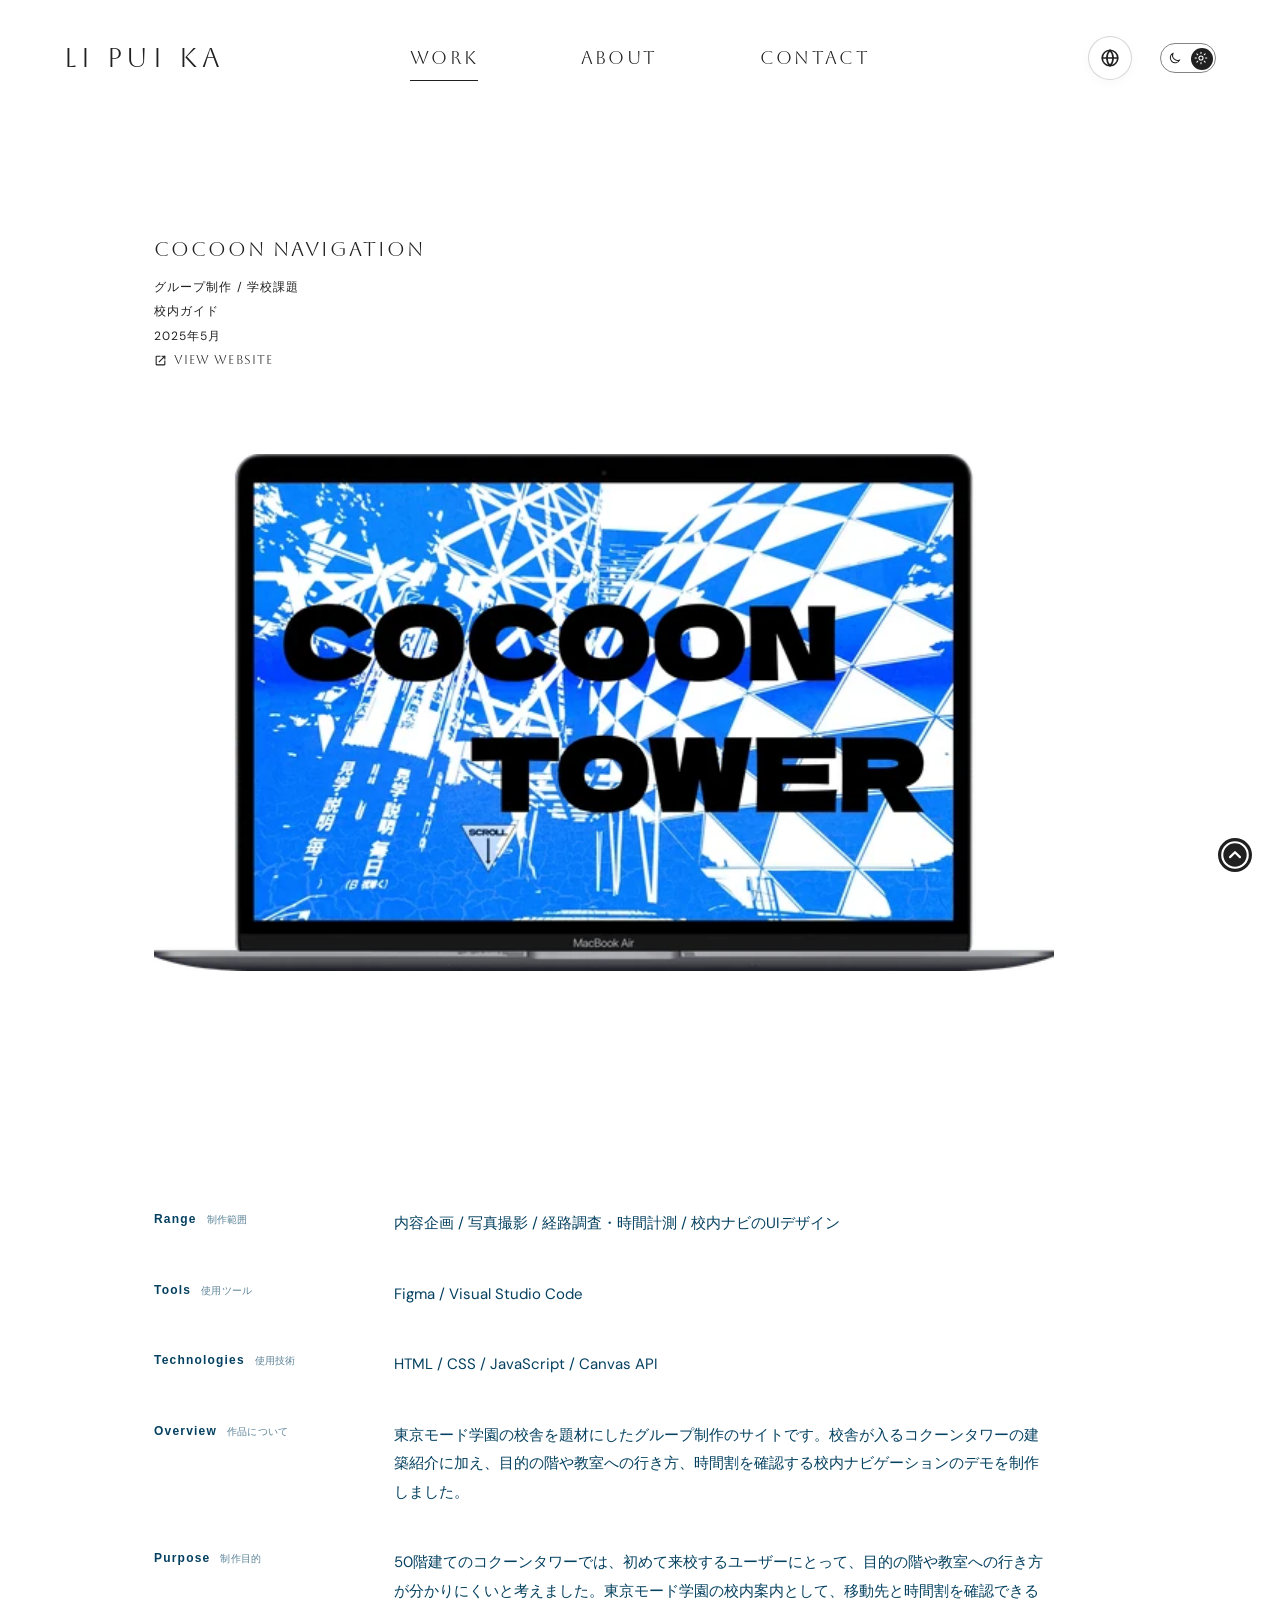
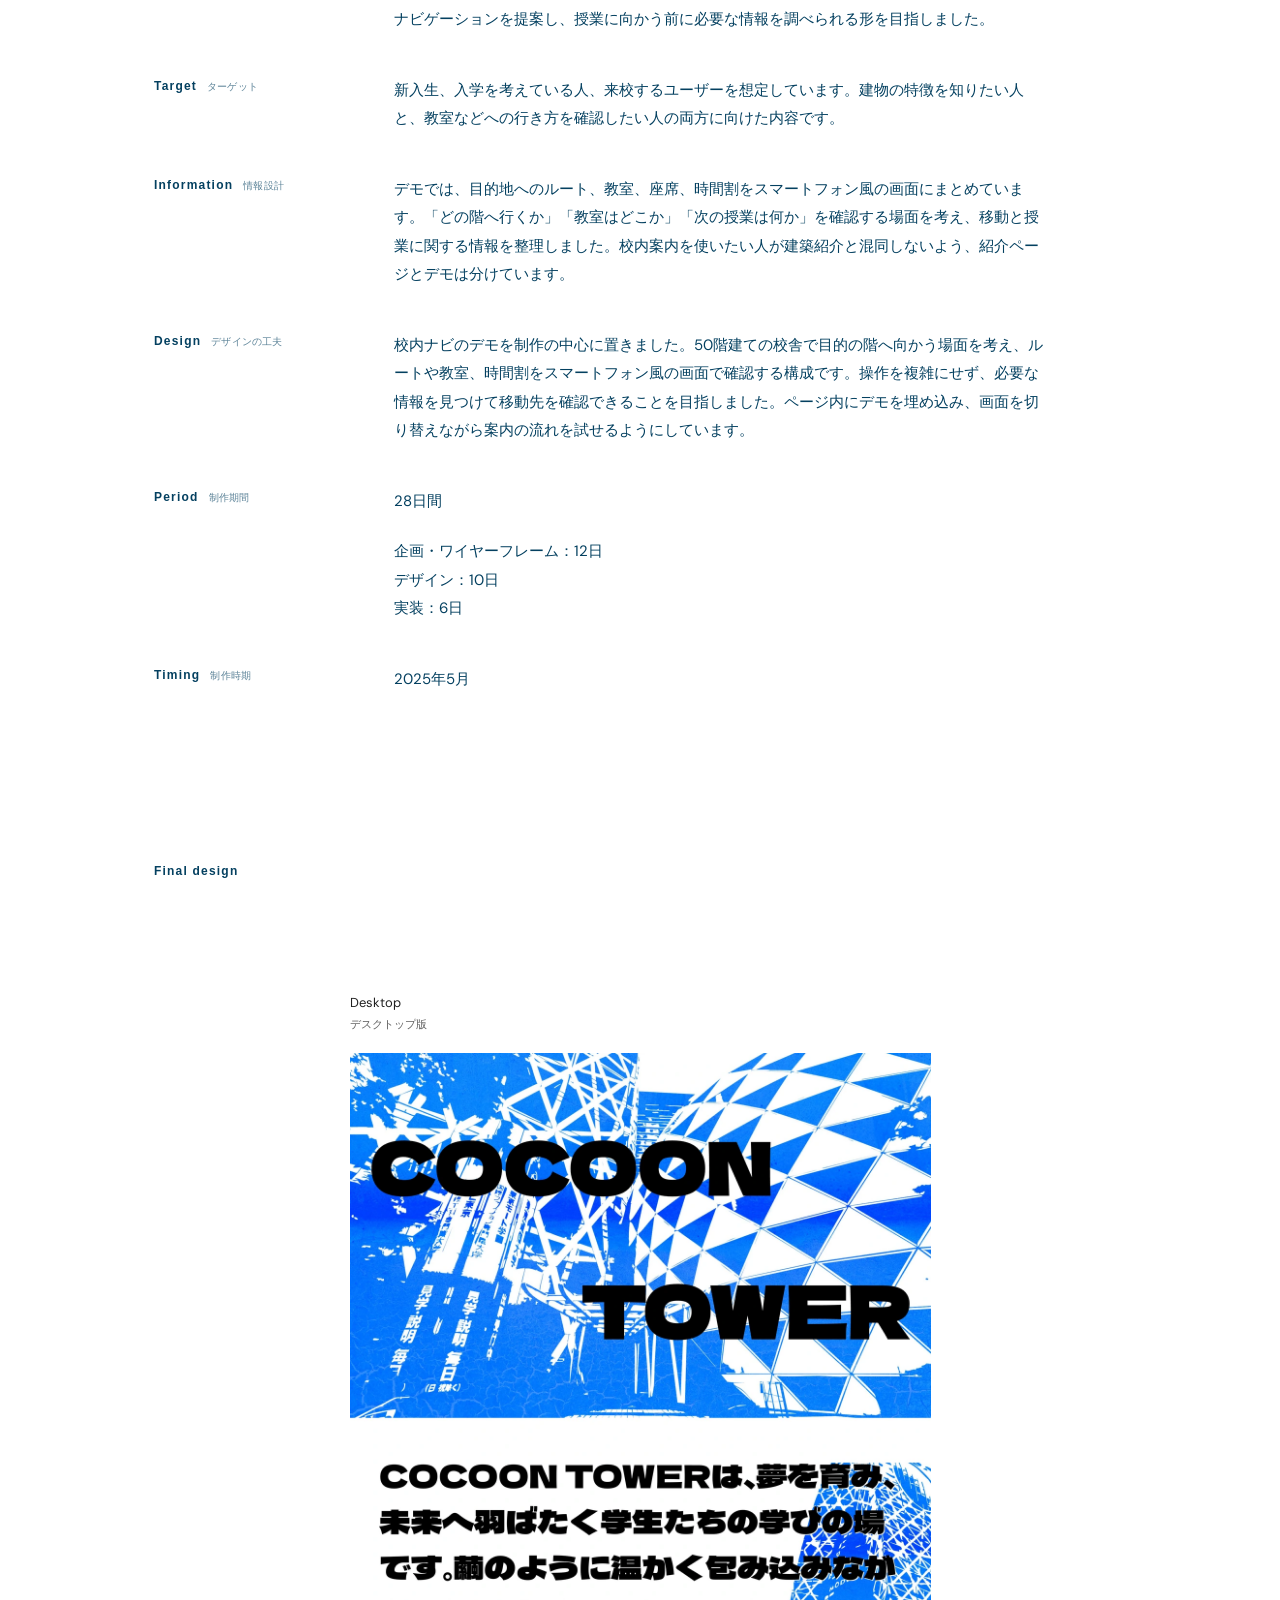
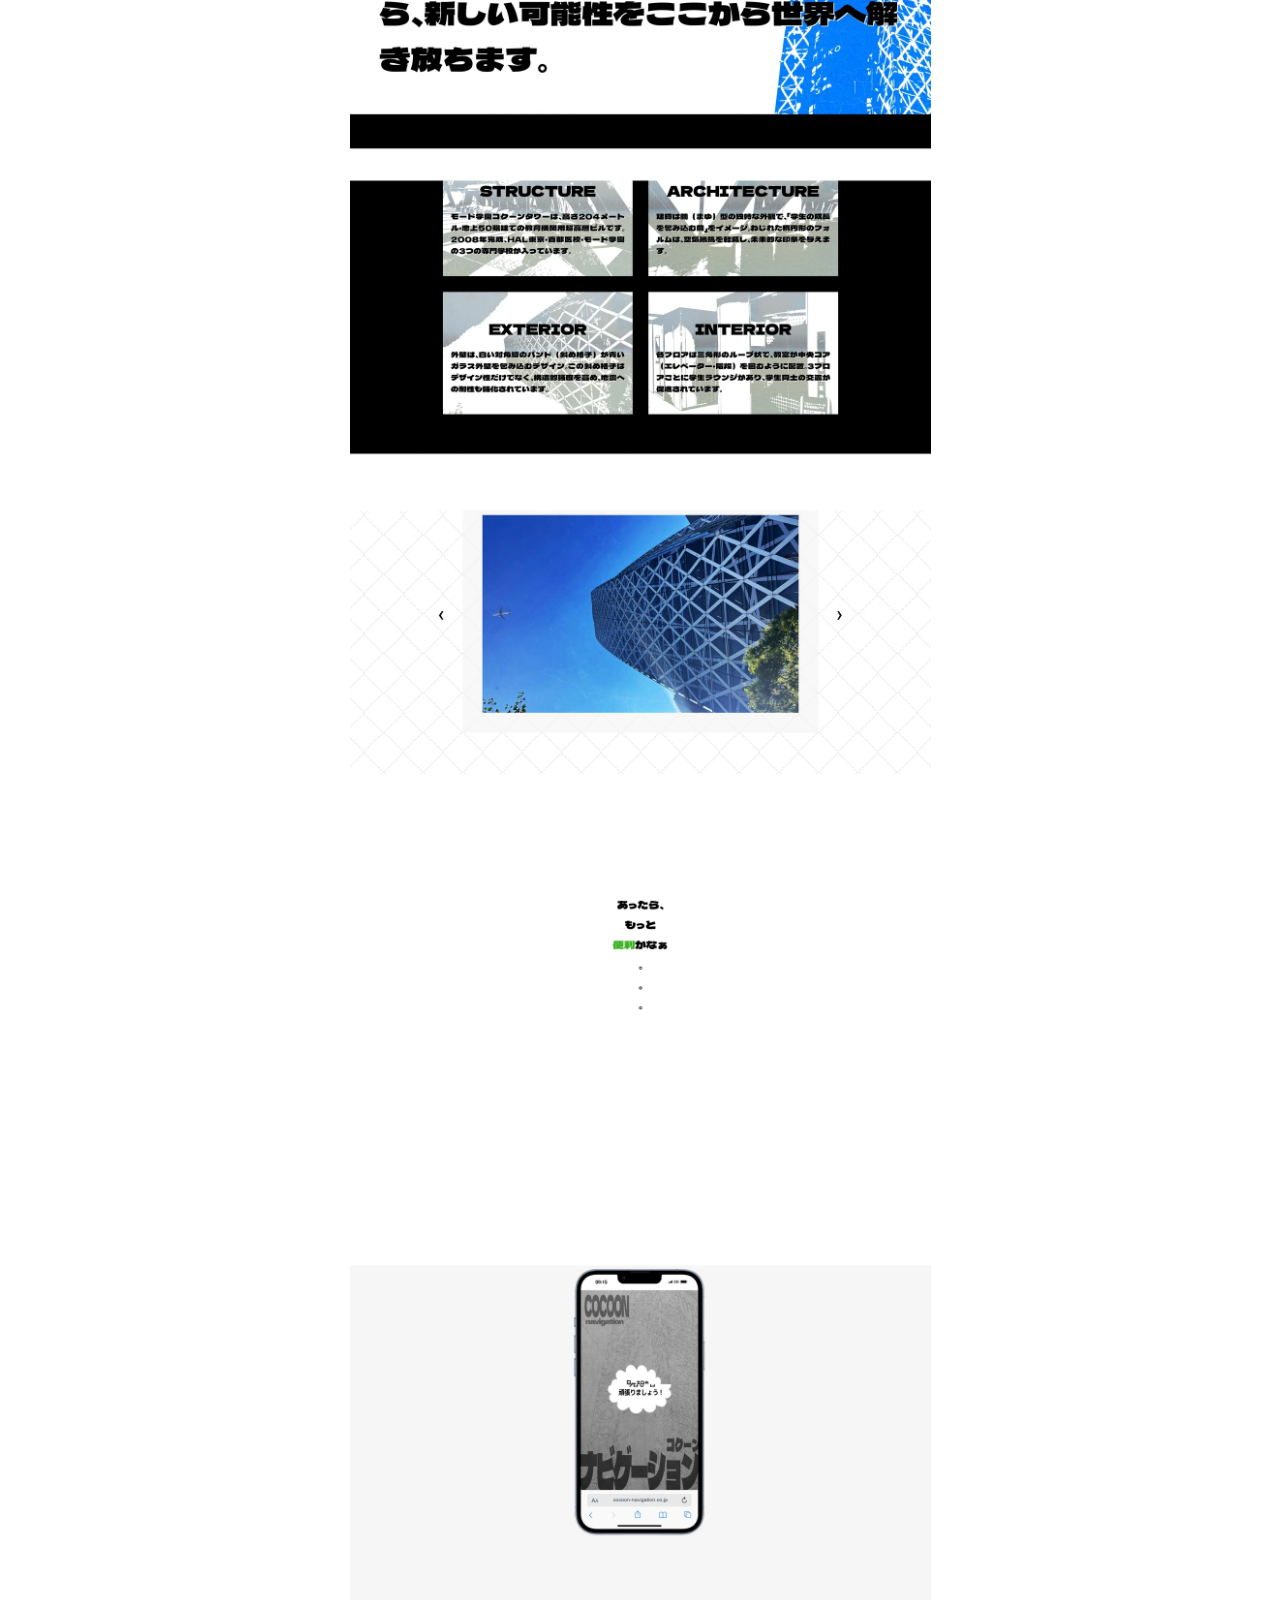
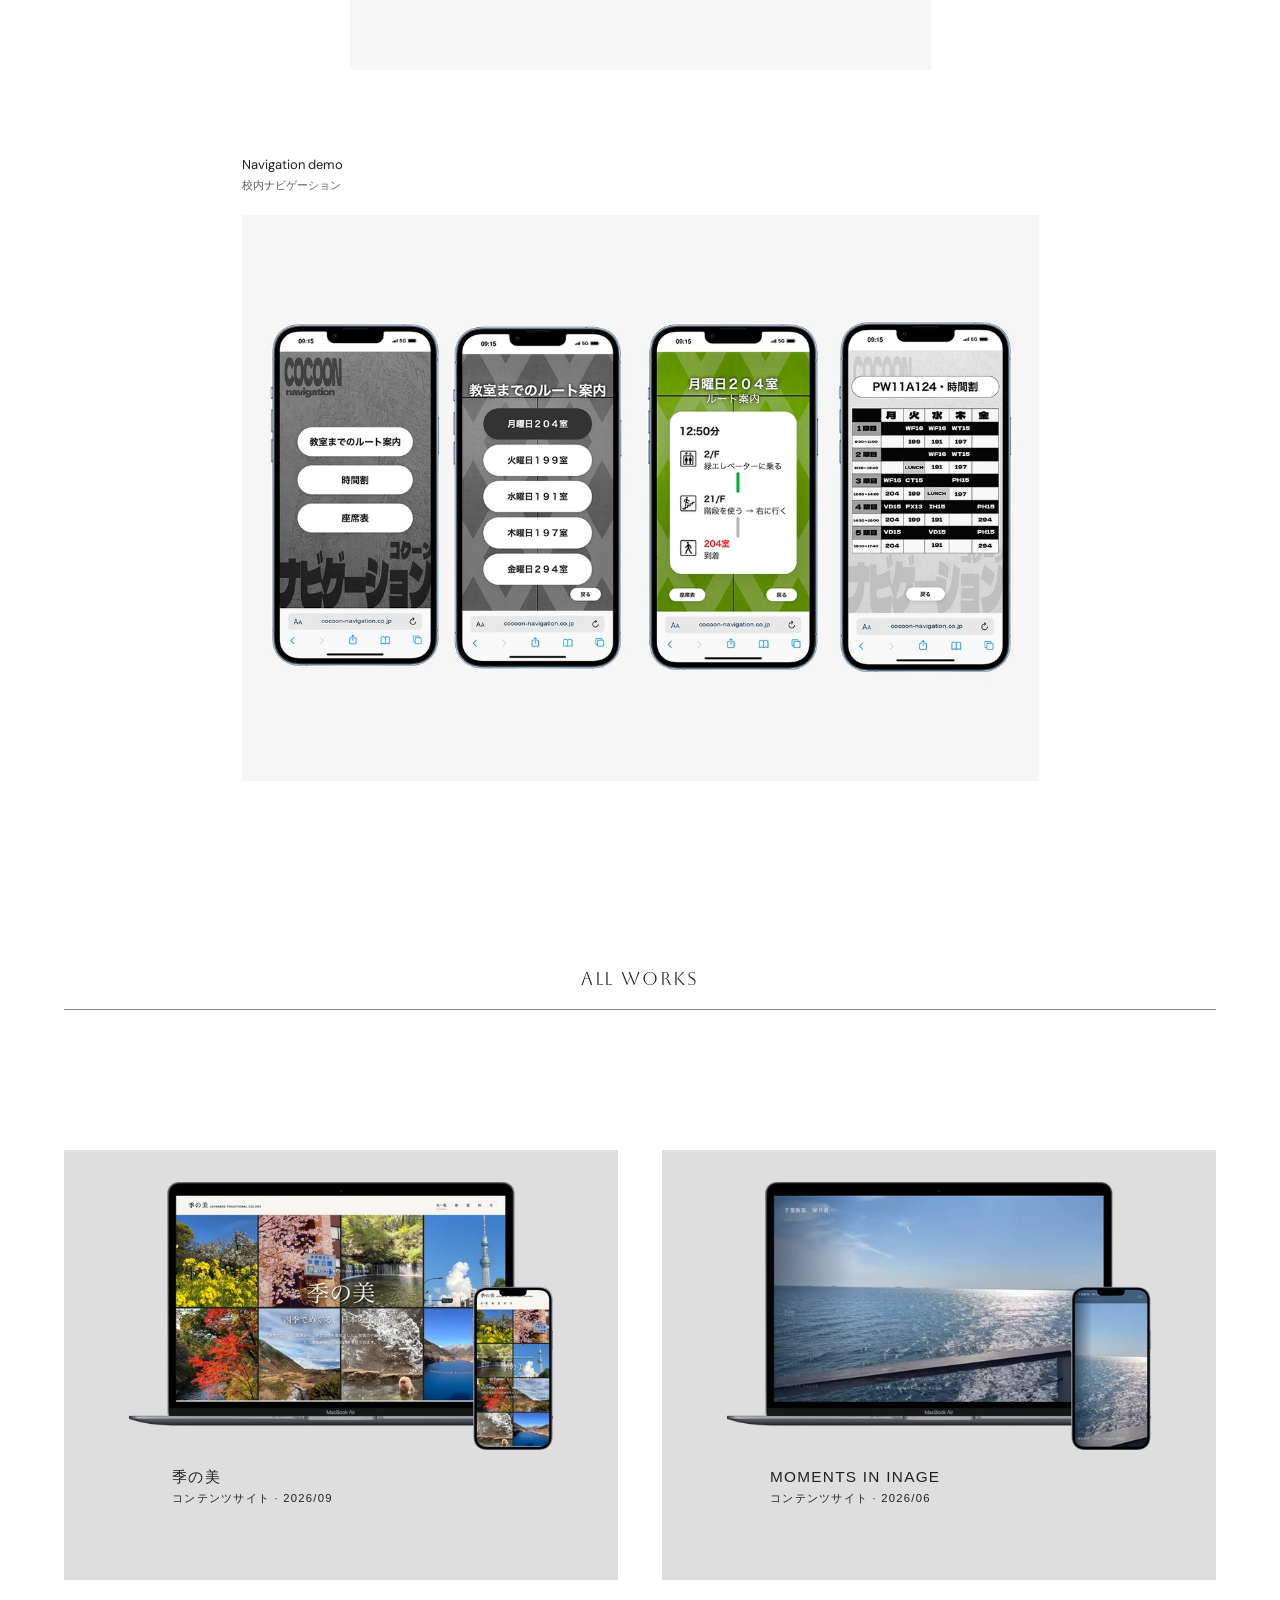
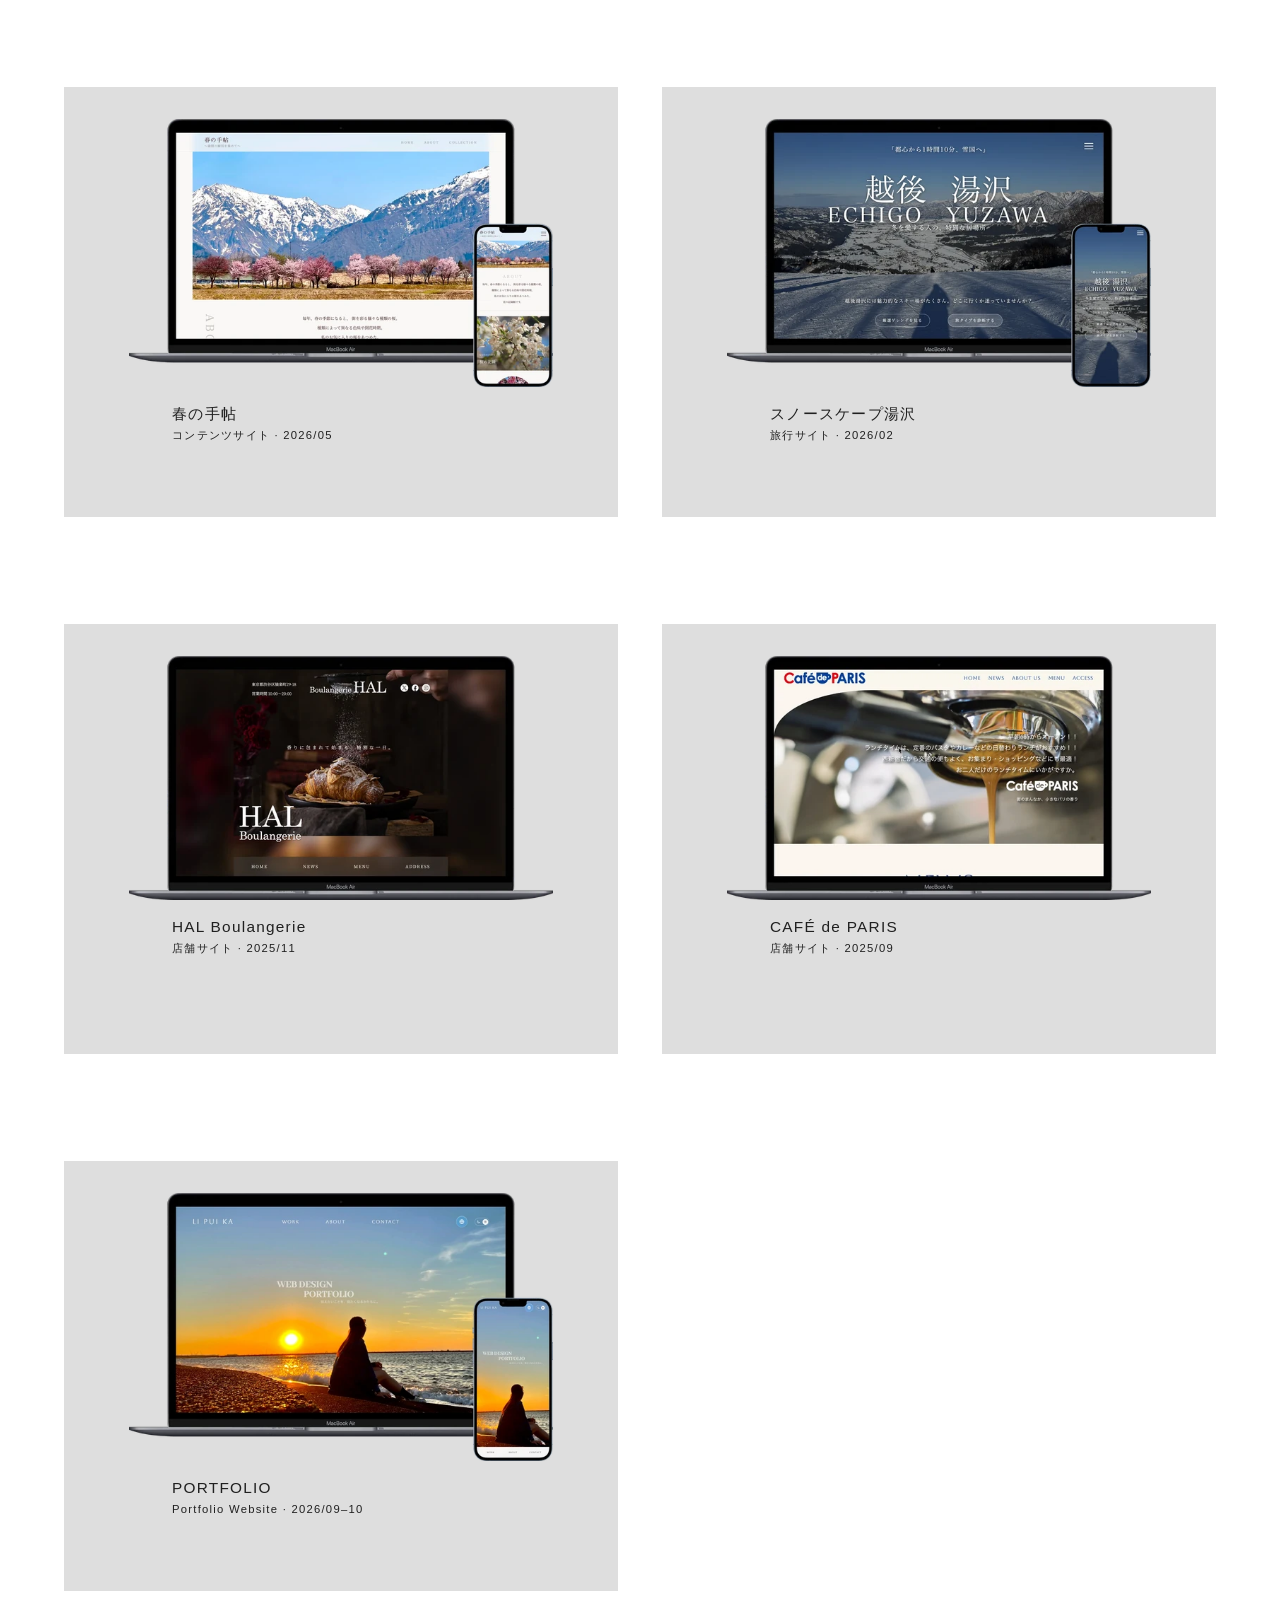
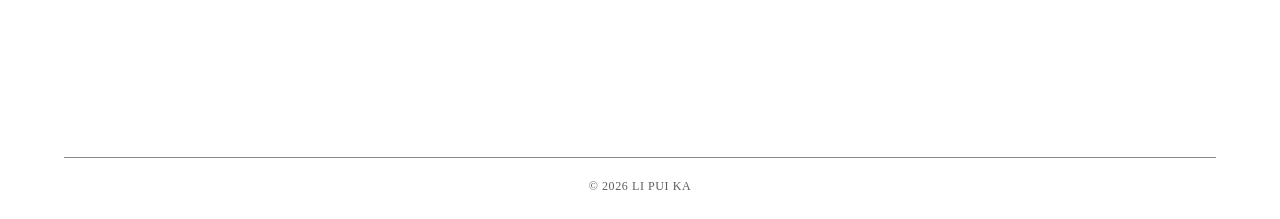
==== work01.html @ 62fd96e9 "Initial commit" ====
<!doctype html>
<html lang="ja">
  <head>
    <meta charset="UTF-8">
    <meta name="viewport" content="width=device-width, initial-scale=1.0">
    <meta name="description" content="東京モード学園の校舎を題材にしたグループ制作のサイトです。校舎が入るコクーンタワーの建築紹介に加え、目的の階や教室への行き方、時間割を確認する校内ナビゲーションのデモを制作しました。">
    <title>COCOON NAVIGATION | LI PUI KA</title>
    <link rel="icon" href="data:image/svg+xml,%3Csvg xmlns='http://www.w3.org/2000/svg' viewBox='0 0 64 64'%3E%3Crect width='64' height='64' rx='8' fill='%231d1d1d'/%3E%3Ctext x='32' y='40' text-anchor='middle' font-family='serif' font-size='25' fill='white'%3EKA%3C/text%3E%3C/svg%3E">
    <link rel="preconnect" href="https://fonts.googleapis.com">
    <link rel="preconnect" href="https://fonts.gstatic.com" crossorigin>
    <link href="https://fonts.googleapis.com/css2?family=Aboreto&amp;family=DM+Sans:wght@400;500&amp;display=swap" rel="stylesheet">
    <link rel="stylesheet" href="css/style.css">
    <link rel="stylesheet" href="css/responsive.css">
    <link rel="stylesheet" href="css/work.css?v=20261012-work-spacing">
    <script>try { document.documentElement.dataset.theme = localStorage.getItem('portfolio-theme') || 'light'; } catch { document.documentElement.dataset.theme = 'light'; }</script>
            <script src="js/translations.js" defer></script><script src="js/language.js" defer></script><script src="js/main.js?v=20261012-inage-sea" defer></script>
    <script src="js/work-detail.js?v=20261012-inage-sea" defer></script>
  </head>
  <body class="work-detail-page" data-project-id="01">
    <a class="skip-link" href="#main" data-i18n="ui.skip" data-i18n-lang="en" lang="en">Skip to main content</a>
    <header class="site-header" data-header>
      <a class="site-logo" href="index.html" aria-label="Li Pui Ka：トップへ戻る" data-i18n-aria-label="ui.home">LI PUI KA</a>
      <nav class="site-nav" aria-label="メインナビゲーション" data-i18n-aria-label="ui.nav">
        <a class="nav-link is-active" href="index.html#work" aria-current="page" data-i18n="ui.work" data-i18n-lang="en" lang="en">Work</a>
        <a class="nav-link" href="index.html#about" data-i18n="ui.about" data-i18n-lang="en" lang="en">About</a>
        <a class="nav-link" href="index.html#contact" data-i18n="ui.contact" data-i18n-lang="en" lang="en">Contact</a>
      </nav>
      <div class="header-tools">
        <div class="language-picker"><button class="language-indicator" type="button" aria-label="表示言語を選ぶ" aria-expanded="false" aria-controls="language-options" data-language-toggle><svg viewBox="0 0 24 24" aria-hidden="true"><circle cx="12" cy="12" r="8.5"/><path d="M3.8 12h16.4M12 3.5c2.2 2.3 3.4 5.2 3.4 8.5S14.2 18.2 12 20.5C9.8 18.2 8.6 15.3 8.6 12S9.8 5.8 12 3.5Z"/></svg></button><div class="language-options" id="language-options" role="group" aria-label="表示言語を選ぶ" hidden><button type="button" data-language-option="ja" lang="ja" aria-pressed="true">日本語</button><button type="button" data-language-option="en" lang="en" aria-pressed="false">English</button><button type="button" data-language-option="zh-Hant" lang="zh-Hant" aria-pressed="false">繁體中文</button></div></div>
        <button class="theme-toggle" type="button" aria-label="ダークモードに切り替える" aria-pressed="false" data-theme-toggle>
          <svg class="moon-icon" viewBox="0 0 24 24" aria-hidden="true"><path d="M20.1 15.2A8.4 8.4 0 0 1 8.8 3.9a8.5 8.5 0 1 0 11.3 11.3Z"/></svg><span class="theme-toggle-thumb" aria-hidden="true">&nbsp;</span><svg class="sun-icon" viewBox="0 0 24 24" aria-hidden="true"><circle cx="12" cy="12" r="3.5"/><path d="M12 2v2.2M12 19.8V22M4.9 4.9l1.6 1.6M17.5 17.5l1.6 1.6M2 12h2.2M19.8 12H22M4.9 19.1l1.6-1.6M17.5 6.5l1.6-1.6"/></svg>
        </button>
      </div>
    </header>
    <main id="main" class="work-detail-main">
      <article>
        <header class="detail-hero detail-shell">
          <div class="detail-heading">
            <h1>COCOON NAVIGATION</h1>
            <p data-i18n="project.01.type">グループ制作 / 学校課題</p>
            <p data-i18n="project.01.category">校内ガイド</p>
            <p data-i18n="project.01.date">2025年5月</p>
            <a class="project-live-link" href="https://li-kaka.github.io/cocoon-navigation/" target="_blank" rel="noopener noreferrer" aria-label="Visit the COCOON NAVIGATION website (opens in a new tab)">
              <img src="image/open_in_new_24dp_1F1F1F_FILL0_wght400_GRAD0_opsz24.svg" alt="">
              <span data-i18n="ui.website" data-i18n-lang="en" lang="en">View website</span>
            </a>
          </div>
          <img class="detail-hero-image" src="image/optimized/mockup01-1600.webp?v=20261012-ordered" alt="COCOON NAVIGATION interactive campus guide displayed on a laptop" srcset="image/optimized/mockup01-600.webp?v=20261012-ordered 600w, image/optimized/mockup01-960.webp?v=20261012-ordered 960w, image/optimized/mockup01-1600.webp?v=20261012-ordered 1600w" sizes="(max-width: 620px) calc(100vw - 20px), (max-width: 820px) calc(100vw - 56px), (max-width: 1100px) calc(100vw - 84px), 900px" width="1600" height="919" decoding="async" data-project-image>
        </header>
        <section class="project-information detail-shell" aria-labelledby="project-information-title">
          <h2 class="visually-hidden" id="project-information-title" data-i18n="ui.projectInfo" data-i18n-lang="en" lang="en">Project information</h2>
          <dl class="project-facts">
            <div class="project-fact">
              <dt><span data-i18n="ui.production" data-i18n-lang="en" lang="en">Range</span><small class="project-field-translation" data-i18n="ui.fieldTranslation.production">制作範囲</small></dt>
<dd data-i18n="project.01.production">内容企画 / 写真撮影 / 経路調査・時間計測 / 校内ナビのUIデザイン</dd>
            </div>
            <div class="project-fact">
              <dt><span data-i18n="ui.tools" data-i18n-lang="en" lang="en">Tools</span><small class="project-field-translation" data-i18n="ui.fieldTranslation.tools">使用ツール</small></dt>
<dd>Figma / Visual Studio Code</dd>
            </div>
            <div class="project-fact">
              <dt><span data-i18n="ui.technologies" data-i18n-lang="en" lang="en">Technologies</span><small class="project-field-translation" data-i18n="ui.fieldTranslation.technologies">使用技術</small></dt>
<dd>HTML / CSS / JavaScript / Canvas API</dd>
            </div>
            <div class="project-fact">
              <dt><span data-i18n="ui.overview" data-i18n-lang="en" lang="en">Overview</span><small class="project-field-translation" data-i18n="ui.fieldTranslation.overview">作品について</small></dt>
<dd data-i18n="project.01.overview">東京モード学園の校舎を題材にしたグループ制作のサイトです。校舎が入るコクーンタワーの建築紹介に加え、目的の階や教室への行き方、時間割を確認する校内ナビゲーションのデモを制作しました。</dd>
            </div>
            <div class="project-fact">
              <dt><span data-i18n="ui.purpose" data-i18n-lang="en" lang="en">Purpose</span><small class="project-field-translation" data-i18n="ui.fieldTranslation.purpose">制作目的</small></dt>
<dd data-i18n="project.01.purpose">50階建てのコクーンタワーでは、初めて来校するユーザーにとって、目的の階や教室への行き方が分かりにくいと考えました。東京モード学園の校内案内として、移動先と時間割を確認できるナビゲーションを提案し、授業に向かう前に必要な情報を調べられる形を目指しました。</dd>
            </div>
            <div class="project-fact">
              <dt><span data-i18n="ui.target" data-i18n-lang="en" lang="en">Target</span><small class="project-field-translation" data-i18n="ui.fieldTranslation.target">ターゲット</small></dt>
<dd data-i18n="project.01.target">新入生、入学を考えている人、来校するユーザーを想定しています。建物の特徴を知りたい人と、教室などへの行き方を確認したい人の両方に向けた内容です。</dd>
            </div>
            <div class="project-fact">
              <dt><span data-i18n="ui.information" data-i18n-lang="en" lang="en">Information</span><small class="project-field-translation" data-i18n="ui.fieldTranslation.information">情報設計</small></dt>
<dd data-i18n="project.01.information">デモでは、目的地へのルート、教室、座席、時間割をスマートフォン風の画面にまとめています。「どの階へ行くか」「教室はどこか」「次の授業は何か」を確認する場面を考え、移動と授業に関する情報を整理しました。校内案内を使いたい人が建築紹介と混同しないよう、紹介ページとデモは分けています。</dd>
            </div>
            <div class="project-fact">
              <dt><span data-i18n="ui.design" data-i18n-lang="en" lang="en">Design</span><small class="project-field-translation" data-i18n="ui.fieldTranslation.design">デザインの工夫</small></dt>
<dd data-i18n="project.01.design">校内ナビのデモを制作の中心に置きました。50階建ての校舎で目的の階へ向かう場面を考え、ルートや教室、時間割をスマートフォン風の画面で確認する構成です。操作を複雑にせず、必要な情報を見つけて移動先を確認できることを目指しました。ページ内にデモを埋め込み、画面を切り替えながら案内の流れを試せるようにしています。</dd>
            </div>
            <div class="project-fact">
              <dt><span data-i18n="ui.period" data-i18n-lang="en" lang="en">Period</span><small class="project-field-translation" data-i18n="ui.fieldTranslation.period">制作期間</small></dt>
<dd data-i18n="project.01.period"><p>28日間</p><p>企画・ワイヤーフレーム：12日<br>デザイン：10日<br>実装：6日</p></dd>
            </div>
            <div class="project-fact"><dt><span data-i18n="ui.timing" data-i18n-lang="en" lang="en">Timing</span><small class="project-field-translation" data-i18n="ui.fieldTranslation.timing">制作時期</small></dt>
<dd data-i18n="project.01.date">2025年5月</dd></div>
          </dl>
        </section>
        <section class="final-design detail-shell" aria-labelledby="final-design-title">
          <h2 id="final-design-title" data-i18n="ui.finalDesign" data-i18n-lang="en" lang="en">Final design</h2>
          <div class="final-design-images final-design-images--work01">
            <figure class="final-design-primary">
            <figcaption class="design-comp-caption"><span lang="en">Desktop</span><small data-i18n="ui.designCaption.desktop">デスクトップ版</small></figcaption>
              <img src="image/optimized/work01_designcomp-part01.webp" alt="Full design for the COCOON NAVIGATION interactive campus guide — part 1 of 2" width="1200" height="2400" loading="lazy" decoding="async" data-design-image>
            <img src="image/optimized/work01_designcomp-part02.webp" alt="Full design for the COCOON NAVIGATION interactive campus guide — part 2 of 2" width="1200" height="2178" loading="lazy" decoding="async" data-design-image>
              
            </figure>
            <figure>
            <figcaption class="design-comp-caption"><span lang="en">Navigation demo</span><small data-i18n="ui.designCaption.navigation">校内ナビゲーション</small></figcaption>
              <img src="image/optimized/work01_designcomp_navigation-part01.webp" alt="Smartphone-style indoor navigation interface for COCOON NAVIGATION" width="1200" height="853" loading="lazy" decoding="async" data-design-image>
              
            </figure>
          </div>
        </section>
        <section class="all-works" aria-labelledby="all-works-title">
          <div class="all-works-heading"><h2 id="all-works-title" data-i18n="ui.allWorks" data-i18n-lang="en" lang="en">All works</h2></div>
          <div class="all-works-grid" data-all-works></div>
        </section>
      </article>
      <a class="back-to-top" href="#main" aria-label="ページの先頭へ戻る" data-i18n-aria-label="ui.backTop"><svg viewBox="0 0 24 24" aria-hidden="true"><circle cx="12" cy="12" r="9"/><path d="m8.5 13.5 3.5-3.5 3.5 3.5"/></svg></a>
    </main>
    <footer class="site-footer"><p>© 2026 LI PUI KA</p></footer>
  </body>
</html>
---- css/style.css ----
@charset "UTF-8";

:root {
  --bg: #ffffff;
  --text: #202020;
  --muted: #5e5e5e;
  --line: #8a8a8a;
  --header-height: 116px;
  --section-title-height: 72px;
  --page-padding: clamp(30px, 5vw, 74px);
  color-scheme: light;
}

:root[data-theme="dark"] {
  --bg: #141414;
  --text: #f4f1eb;
  --muted: #bcb8b1;
  --line: #77736d;
  color-scheme: dark;
}

*,
*::before,
*::after {
  box-sizing: border-box;
}

html {
  scroll-behavior: smooth;
  scroll-padding-top: var(--header-height);
}

body {
  margin: 0;
  overflow-x: hidden;
  background: var(--bg);
  color: var(--text);
  font-family: "DM Sans", Arial, sans-serif;
  font-size: 14px;
  line-height: 1.8;
  transition: background-color 240ms ease, color 240ms ease;
}

a {
  color: inherit;
}

.site-loader {
  display: none;
  position: fixed;
  inset: 0;
  z-index: 1000;
  place-items: center;
  background: var(--bg);
  color: var(--text);
  transition: opacity 400ms ease;
}

.is-loading { overflow: hidden; }
.is-loading .site-loader { display: grid; }
.site-loader.is-leaving { opacity: 0; }

.site-loader-content { text-align: center; padding: 24px; }
.site-loader-name {
  display: block;
  font-family: "Aboreto", Georgia, serif;
  font-size: clamp(25px, 3vw, 40px);
  letter-spacing: .24em;
  padding-left: .24em;
  animation: loader-enter 700ms ease both;
}
.site-loader-caption {
  display: block;
  margin-top: 16px;
  color: var(--muted);
  font-size: 10px;
  letter-spacing: .2em;
  animation: loader-enter 700ms 100ms ease both;
}
.site-loader-line {
  display: block;
  width: 120px;
  height: 1px;
  margin: 28px auto 0;
  background: var(--text);
  transform-origin: left;
  animation: loader-line 900ms cubic-bezier(.22, .61, .36, 1) both;
}
@keyframes loader-enter {
  from { opacity: 0; transform: translateY(8px); }
  to { opacity: 1; transform: translateY(0); }
}
@keyframes loader-line {
  from { transform: scaleX(0); }
  to { transform: scaleX(1); }
}
@media (prefers-reduced-motion: reduce) {
  .site-loader { display: none !important; }
  .is-loading { overflow: visible; }
}

button,
a {
  -webkit-tap-highlight-color: transparent;
}

button {
  color: inherit;
}

img {
  display: block;
  max-width: 100%;
  height: auto;
}

.visually-hidden {
  position: absolute;
  width: 1px;
  height: 1px;
  overflow: hidden;
  clip: rect(0 0 0 0);
  clip-path: inset(50%);
  white-space: nowrap;
}

.skip-link {
  position: fixed;
  z-index: 1000;
  top: 10px;
  left: 10px;
  padding: 8px 12px;
  translate: 0 -160%;
  background: var(--text);
  color: var(--bg);
  font-weight: 700;
}

.skip-link:focus {
  translate: 0;
}

:focus-visible {
  outline: 2px solid currentColor;
  outline-offset: 5px;
}

.site-header {
  position: fixed;
  z-index: 100;
  top: 0;
  left: 0;
  display: grid;
  grid-template-columns: minmax(180px, 1fr) auto minmax(180px, 1fr);
  align-items: center;
  width: 100%;
  height: var(--header-height);
  padding: 0 var(--page-padding);
  background: color-mix(in srgb, var(--bg) 94%, transparent);
  backdrop-filter: blur(10px);
}

.site-logo,
.site-nav a,
.section-title,
.hero-copy h1 {
  font-family: "Aboreto", Georgia, serif;
  font-weight: 400;
}

.site-logo {
  justify-self: start;
  text-decoration: none;
  font-size: 27px;
  letter-spacing: .18em;
  white-space: nowrap;
}

.site-nav {
  display: flex;
  align-items: center;
  justify-content: center;
  gap: clamp(58px, 8vw, 118px);
}

.site-nav a {
  position: relative;
  padding: 12px 0;
  text-decoration: none;
  font-size: 18px;
  letter-spacing: .13em;
}

.site-nav a::after {
  content: "";
  position: absolute;
  right: 0;
  bottom: 5px;
  left: 0;
  height: 1px;
  scale: 0 1;
  background: currentColor;
  transform-origin: center;
  transition: scale 180ms ease;
}

.site-nav a:hover::after,
.site-nav a.is-active::after {
  scale: 1 1;
}

.header-tools {
  display: flex;
  align-items: center;
  justify-self: end;
  gap: 28px;
}

.language-indicator {
  display: grid;
  width: 44px;
  height: 44px;
  padding: 10px;
  border: 0;
  background: transparent;
  color: inherit;
  cursor: pointer;
  place-items: center;
}

.language-indicator svg {
  width: 100%;
  height: 100%;
  fill: none;
  stroke: currentColor;
  stroke-linecap: round;
  stroke-linejoin: round;
  stroke-width: 1.8;
}

.theme-toggle {
  position: relative;
  display: flex;
  width: 56px;
  height: 30px;
  border: 1px solid color-mix(in srgb, currentColor 55%, transparent);
  border-radius: 999px;
  padding: 4px 7px;
  align-items: center;
  justify-content: space-between;
  background: transparent;
  cursor: pointer;
}

.theme-toggle svg {
  position: relative;
  z-index: 1;
  width: 14px;
  height: 14px;
  fill: none;
  stroke: currentColor;
  stroke-linecap: round;
  stroke-linejoin: round;
  stroke-width: 1.8;
  transition: color 220ms ease;
}

.theme-toggle-thumb {
  position: absolute;
  z-index: 0;
  top: 4px;
  left: 4px;
  width: 22px;
  height: 22px;
  border-radius: 50%;
  background: var(--text);
  translate: 26px 0;
  transition: translate 220ms cubic-bezier(.22, .75, .22, 1);
}

.theme-toggle .sun-icon {
  color: var(--bg);
}

:root[data-theme="dark"] .theme-toggle-thumb {
  translate: 0 0;
}

:root[data-theme="dark"] .theme-toggle .moon-icon {
  color: var(--bg);
}

:root[data-theme="dark"] .theme-toggle .sun-icon {
  color: var(--text);
}

main {
  padding-top: var(--header-height);
}

.page-section {
  position: relative;
  z-index: 1;
  padding-inline: var(--page-padding);
  background: var(--bg);
}

.section-title {
  margin: 0;
  font-size: 26px;
  letter-spacing: .09em;
}

.hero {
  --hero-intro-scale: 1.04;
  --hero-intro-offset: 16px;
  position: relative;
  z-index: 0;
  top: 0;
  height: 100svh;
  min-height: 520px;
  overflow: hidden;
}

.hero-image {
  width: 100%;
  height: 100%;
  object-fit: cover;
  object-position: center 58%;
  filter: saturate(1.18) contrast(1.08);
}

.hero-copy {
  position: absolute;
  z-index: 1;
  top: 35.5%;
  left: 30.6%;
  width: clamp(290px, 31.2vw, 520px);
  color: rgba(255, 255, 255, .6);
  text-align: left;
  text-shadow: none;
}

.hero-copy h1 {
  margin: 0;
  font-family: "Abhaya Libre", Georgia, serif;
  font-size: clamp(32px, 3.1vw, 48px);
  font-weight: 800;
  line-height: .96;
  letter-spacing: -.02em;
}

.hero-copy p {
  margin: 0;
  font-family: "Hiragino Kaku Gothic ProN", "Yu Gothic", Meiryo, sans-serif;
  font-size: clamp(10px, .975vw, 14px);
  text-align: right;
  font-weight: 400;
  line-height: 1.45;
  letter-spacing: .02em;
}

.hero-copy-line {
  display: block;
}

@keyframes hero-photo-intro {
  from { opacity: 0; transform: scale(var(--hero-intro-scale)); }
  to { opacity: 1; transform: scale(var(--hero-rest-scale, 1)); }
}

@keyframes hero-copy-intro {
  from {
    opacity: 0;
    transform: translateY(var(--hero-intro-offset));
  }
  to {
    opacity: 1;
    transform: translateY(0);
  }
}

@media (prefers-reduced-motion: no-preference) {
  .has-hero-exit .hero {
    position: sticky;
    top: 0;
    z-index: 0;
    transform: scale(var(--hero-exit-scale, 1));
    opacity: var(--hero-exit-opacity, 1);
    transform-origin: center top;
  }

  .has-hero-exit .hero.is-exiting { pointer-events: none; }

  .is-loading .hero:not(.is-intro-ready) .hero-image,
  .is-loading .hero:not(.is-intro-ready) .hero-title-line,
  .is-loading .hero:not(.is-intro-ready) .hero-copy-line {
    opacity: 0;
  }

  .hero.is-intro-ready .hero-image {
    animation: hero-photo-intro 2s cubic-bezier(.22, .61, .36, 1) backwards;
  }

  .hero.is-intro-ready .hero-title-line,
  .hero.is-intro-ready .hero-copy-line {
    animation: hero-copy-intro 1.2s cubic-bezier(.22, .61, .36, 1) backwards;
  }

  .hero.is-intro-ready .hero-title-line:first-child {
    animation-delay: 1s;
  }

  .hero.is-intro-ready .hero-title-line:last-child {
    animation-delay: 1.2s;
  }

  .hero.is-intro-ready .hero-copy-line {
    animation-delay: 1.45s;
  }
}

@media (min-width: 821px) and (hover: hover) and (pointer: fine) and (prefers-reduced-motion: no-preference) {
  .hero {
    --hero-rest-scale: 1.025;
    --hero-intro-scale: 1.065;
  }

  .hero-image {
    transform: scale(var(--hero-rest-scale));
    translate: var(--hero-pointer-x, 0px) var(--hero-pointer-y, 0px);
    transition: translate 400ms ease-out;
  }
}

@media (max-width: 620px) {
  .hero {
    --hero-intro-scale: 1.02;
    --hero-intro-offset: 8px;
  }
}

.work-section {
  position: relative;
  padding-top: 0;
  overflow-anchor: none;
}

.page-section > .section-title {
  position: sticky;
  z-index: 5;
  top: calc(var(--header-height) - 1px);
  display: flex;
  width: auto;
  min-height: var(--section-title-height);
  margin-inline: calc(0px - var(--page-padding));
  padding-inline: var(--page-padding);
  align-items: center;
  background: color-mix(in srgb, var(--bg) 94%, transparent);
  -webkit-backdrop-filter: blur(10px);
  backdrop-filter: blur(10px);
}

.work-scroll {
  position: relative;
  margin-top: 0;
}

.work-stage {
  position: sticky;
  z-index: 2;
  top: calc(var(--header-height) + var(--section-title-height) - 1px);
  display: flex;
  flex-direction: column;
  align-items: center;
  /* Keep oversized content below the sticky section heading. */
  justify-content: flex-start;
  justify-content: safe center;
  height: calc(100vh - var(--header-height) - var(--section-title-height) + 1px);
  min-height: 560px;
  background: transparent;
}

.project-pagination {
  display: flex;
  flex: 0 0 auto;
  gap: 23px;
  margin: 0 0 12px;
}

.works-overview-toggle {
  flex: 0 0 auto;
  min-height: 44px;
  margin-bottom: 8px;
  border: 0;
  padding: 10px 14px;
  background: transparent;
  font-family: "Helvetica Neue", Helvetica, sans-serif;
  font-size: 11px;
  font-weight: 700;
  letter-spacing: .1em;
  text-decoration: underline;
  text-underline-offset: 5px;
  cursor: pointer;
}

.works-overview[hidden],
.works-overview-toggle[hidden] {
  display: none;
}

.work-section.is-overview .work-stage {
  position: relative;
  top: auto;
  height: auto;
  min-height: 0;
  padding-block: 24px 80px;
}

.work-section.is-overview .project-pagination,
.work-section.is-overview .project-visuals,
.work-section.is-overview .project-caption,
.work-section.is-overview .work-steps {
  display: none;
}

.work-section.is-overview .work-scroll {
  margin-top: 0;
}

.works-overview {
  display: grid;
  grid-template-columns: repeat(3, minmax(0, 1fr));
  gap: 40px 28px;
  width: min(1200px, 100%);
  margin-top: 28px;
}

.works-overview-card {
  display: block;
  text-decoration: none;
}

.works-overview-card img {
  width: 100%;
  aspect-ratio: 1.55;
  padding: 16px;
  background: color-mix(in srgb, var(--text) 8%, var(--bg));
  object-fit: contain;
  transition: background-color 180ms ease;
}

.works-overview-card:hover img,
.works-overview-card:focus-visible img {
  background: color-mix(in srgb, var(--text) 14%, var(--bg));
}

.works-overview-card strong,
.works-overview-card small {
  display: block;
}

.works-overview-card strong {
  margin-top: 14px;
  font-size: 13px;
  letter-spacing: .04em;
}

.works-overview-card small {
  margin-top: 4px;
  color: var(--muted);
  font-size: 12px;
}

@media (max-width: 820px) {
  .works-overview {
    grid-template-columns: repeat(2, minmax(0, 1fr));
  }
}

@media (max-width: 620px) {
  .works-overview {
    grid-template-columns: 1fr;
    gap: 32px;
  }
}

.project-number {
  position: relative;
  border: 0;
  padding: 5px 0;
  background: transparent;
  color: var(--muted);
  -webkit-text-fill-color: currentColor;
  font-family: "DM Sans", Arial, sans-serif;
  font-size: 14px;
  font-weight: 700;
  letter-spacing: .03em;
  cursor: pointer;
}

.project-number::after {
  content: "";
  position: absolute;
  right: 0;
  bottom: 0;
  left: 0;
  height: 2px;
  scale: 0 1;
  background: currentColor;
}

.project-number.is-active {
  color: var(--text);
}

.project-number.is-active::after {
  scale: 1 1;
}

.project-visuals {
  --card-width: min(760px, 61vw);
  --side-shift: min(410px, 31vw);
  --exit-shift: min(700px, 52vw);
  position: relative;
  flex: 0 0 auto;
  width: min(1180px, 92vw);
  height: min(481px, 38.6vw, calc(100vh - var(--header-height) - var(--section-title-height) - 119px));
}

.project-card {
  position: absolute;
  top: 50%;
  left: 50%;
  display: grid;
  width: var(--card-width);
  height: 100%;
  border: 0;
  padding: 0;
  place-items: center;
  background: transparent;
  cursor: pointer;
  opacity: .5;
  scale: .52;
  translate: -50% -50%;
  transition: opacity 520ms ease, scale 520ms ease, translate 520ms cubic-bezier(.22, .75, .22, 1);
}

.project-card img {
  width: auto;
  max-width: 100%;
  height: auto;
  max-height: 100%;
  object-fit: contain;
}

.project-card--main {
  z-index: 2;
  cursor: default;
  opacity: 1;
  scale: 1;
  translate: -50% -50%;
}

.project-card--main[href] {
  cursor: pointer;
}

.project-card--previous,
.project-card--next {
  z-index: 1;
  pointer-events: none;
}

.project-card--previous {
  translate: calc(-50% - var(--side-shift)) -50%;
}

.project-card--next {
  translate: calc(-50% + var(--side-shift)) -50%;
}

.project-card--exit-left {
  z-index: 0;
  opacity: 0;
  scale: .4;
  translate: calc(-50% - var(--exit-shift)) -50%;
  pointer-events: none;
}

.project-card--exit-right {
  z-index: 0;
  opacity: 0;
  scale: .4;
  translate: calc(-50% + var(--exit-shift)) -50%;
  pointer-events: none;
}

.project-card.is-resetting {
  transition: none;
}

.project-side-control {
  position: absolute;
  z-index: 3;
  top: 50%;
  width: max(110px, calc((100% - var(--card-width)) / 2));
  height: 68%;
  border: 0;
  padding: 0;
  translate: 0 -50%;
  background: transparent;
  cursor: pointer;
}

.project-side-control--previous {
  left: 0;
}

.project-side-control--next {
  right: 0;
}

.project-card--main img {
  transition: transform 240ms ease;
}

.project-card--main:hover img {
  transform: scale(1.012);
}

.project-caption {
  position: relative;
  z-index: 4;
  margin-top: 12px;
  text-align: center;
}

.project-caption h3,
.project-caption p,
.profile figcaption,
.profile-details h3 {
  font-family: "Helvetica Neue", Helvetica, sans-serif;
  font-weight: 700;
}

.project-caption h3 {
  margin: 0;
  font-size: 12px;
  letter-spacing: .19em;
}

.project-caption p {
  margin: 22px 0 0;
  font-size: 10px;
  letter-spacing: .13em;
}

.work-steps {
  position: relative;
  z-index: 1;
  margin-top: calc(-100vh + var(--header-height) + var(--section-title-height) - 1px);
  padding-bottom: 68px;
}

.work-step {
  height: 66vh;
  min-height: 440px;
}

.about-section {
  padding-top: 0;
  padding-bottom: 160px;
}

.about-layout {
  display: grid;
  grid-template-columns: 400px minmax(0, 1fr);
  column-gap: clamp(70px, 8vw, 120px);
  row-gap: 92px;
  max-width: 1250px;
  margin: 70px auto 0;
}

.profile {
  align-self: start;
  margin: 0;
  text-align: center;
}

.profile img {
  width: 400px;
  aspect-ratio: 1;
  margin-inline: auto;
  border-radius: 50%;
  object-fit: cover;
  object-position: center 50%;
}

.profile figcaption {
  display: flex;
  flex-direction: column;
  gap: 12px;
  margin-top: 34px;
  font-size: 10px;
  line-height: 1.4;
  letter-spacing: .03em;
}

.profile figcaption strong {
  font-weight: 700;
}

.about-content {
  max-width: 720px;
}

.about-tagline {
  grid-column: 1 / -1;
  justify-self: end;
  max-width: 100%;
  margin: 0;
  text-align: center;
  color: var(--text);
  font-family: "Aboreto", Georgia, serif;
  font-size: 16px;
  letter-spacing: .04em;
}

.bio {
  font-size: 14px;
  line-height: 2.05;
}

.bio p {
  margin: 0 0 27px;
}

.profile-details {
  display: grid;
  grid-template-columns: repeat(2, minmax(0, 1fr));
  column-gap: 80px;
  row-gap: 46px;
  margin-top: 60px;
}

.profile-details h3 {
  margin: 0 0 14px;
  text-transform: uppercase;
  font-size: 11px;
  letter-spacing: .04em;
}

.profile-details p {
  margin: 0;
  font-size: 13px;
  line-height: 2.15;
}

.contact-section {
  position: relative;
  min-height: max(720px, calc(100vh - var(--header-height) - 58px));
  padding-top: 0;
  padding-bottom: 100px;
}

.email-link {
  display: inline-block;
  margin-top: 163px;
  text-decoration: none;
  font-family: "Helvetica Neue", Helvetica, sans-serif;
  font-size: clamp(50px, 6.1vw, 92px);
  font-weight: 700;
  line-height: 1.08;
  letter-spacing: -.055em;
}

.email-text { display: inline-block; }
.email-text.is-reveal-pending { opacity: 0; }
@media (prefers-reduced-motion: reduce) {
  .email-text.is-reveal-pending { opacity: 1; }
}

.email-link::after {
  content: "";
  display: block;
  height: 3px;
  scale: 0 1;
  margin-top: 8px;
  background: currentColor;
  transform-origin: left;
  transition: scale 220ms ease;
}

.email-link:hover::after,
.email-link:focus-visible::after {
  scale: 1 1;
}

.social-links {
  display: flex;
  gap: 140px;
  margin-top: 64px;
}

.social-links a {
  position: relative;
  display: block;
  width: 37px;
  height: 37px;
  transition: color 150ms ease, transform 150ms ease;
}

.social-links a:hover {
  transform: translateY(-3px);
}

.social-links a:nth-child(1):hover {
  color: #D238AF;
}

.social-links a:nth-child(2):hover {
  color: #0470AE;
}

.social-links a:nth-child(3):hover {
  color: #8700BA;
}

.social-icon {
  display: block;
  width: 100%;
  height: 100%;
  object-fit: contain;
  filter: brightness(0);
}
:root[data-theme="dark"] .social-icon { filter: none; }
.social-icon { transition: opacity 150ms ease; }
.social-hover-icon {
  position: absolute;
  inset: 0;
  width: 100%;
  height: 100%;
  object-fit: contain;
  opacity: 0;
  transition: opacity 150ms ease;
}
.social-links a:is(:hover, :focus-visible) .social-icon { opacity: 0; }
.social-links a:is(:hover, :focus-visible) .social-hover-icon { opacity: 1; }


.lets-talk {
  position: absolute;
  right: var(--page-padding);
  bottom: 34px;
  margin: 0;
  font-family: "Helvetica Neue", Helvetica, sans-serif;
  font-size: 31px;
  font-weight: 700;
}

.site-footer {
  margin-inline: var(--page-padding);
  border-top: 1px solid var(--line);
  padding: 18px 0 22px;
  text-align: center;
}

.site-footer p {
  margin: 0;
  color: var(--muted);
  font-family: Georgia, serif;
  font-size: 12px;
  letter-spacing: .05em;
}

@media (prefers-reduced-motion: reduce) {
  .hero {
    position: relative;
    top: auto;
  }

  html {
    scroll-behavior: auto;
  }

  *,
  *::before,
  *::after {
    scroll-behavior: auto !important;
    transition-duration: .01ms !important;
    animation-duration: .01ms !important;
    animation-iteration-count: 1 !important;
  }
}

/* Liquid-glass language picker, shared by Home and work details. */
.language-picker { position: relative; }
.language-picker [data-language-toggle] {
  border-radius: 50%;
  background: color-mix(in srgb, var(--bg) 38%, transparent);
  border: 1px solid color-mix(in srgb, currentColor 18%, transparent);
  box-shadow: inset 0 1px 1px #ffffff70, 0 3px 12px #00000008;
  -webkit-backdrop-filter: blur(12px) saturate(160%);
  backdrop-filter: blur(12px) saturate(160%);
  transition: background 180ms ease, box-shadow 180ms ease;
}
.language-picker [data-language-toggle]:hover,
.language-picker [data-language-toggle][aria-expanded="true"] {
  background: color-mix(in srgb, var(--bg) 60%, transparent);
  box-shadow: inset 0 1px 2px #ffffff90, 0 4px 16px #00000012;
}
.language-options {
  position: absolute;
  top: calc(100% + 12px);
  right: 0;
  width: 160px;
  padding: 8px;
  border-radius: 16px;
  color: var(--text);
  background: linear-gradient(135deg, #ffffff12, #ffffff03), color-mix(in srgb, var(--bg) 12%, transparent);
  border: 1px solid color-mix(in srgb, var(--text) 12%, transparent);
  box-shadow: inset 0 1px 1px #ffffff35, 0 8px 24px #00000012;
  -webkit-backdrop-filter: blur(20px) saturate(180%);
  backdrop-filter: blur(20px) saturate(180%);
  transform-origin: top right;
  animation: language-glass-in 200ms ease-out;
}
.language-options[hidden] { display: none; }
.language-options button {
  display: flex;
  align-items: center;
  gap: 10px;
  width: 100%;
  min-height: 44px;
  padding: 10px 12px;
  border: 1px solid transparent;
  border-radius: 10px;
  background: transparent;
  color: inherit;
  text-align: left;
  font: inherit;
  cursor: pointer;
  transition: background 160ms ease, border-color 160ms ease;
}
.language-options button:hover {
  background: color-mix(in srgb, var(--text) 7%, transparent);
}
.language-options button[aria-pressed="true"] {
  background: color-mix(in srgb, var(--text) 6%, transparent);
  border-color: transparent;
  box-shadow: none;
  font-weight: 600;
}
.language-picker button:focus-visible {
  outline: 2px solid currentColor;
  outline-offset: 3px;
}
.language-options button::before {
  content: "";
  flex: 0 0 4px;
  height: 4px;
  border-radius: 50%;
  background: currentColor;
  opacity: 0;
}
.language-options button[aria-pressed="true"]::before { opacity: .8; }
:root[data-theme="dark"] .language-options {
  background: linear-gradient(135deg, #ffffff0a, #ffffff02), color-mix(in srgb, var(--bg) 22%, transparent);
}
.site-header.is-over-hero .language-picker [data-language-toggle] {
  background: #ffffff16;
  border-color: #ffffff50;
}
@keyframes language-glass-in {
  from { opacity: 0; transform: translateY(-4px) scale(.97); }
  to { opacity: 1; transform: translateY(0) scale(1); }
}
@supports not ((backdrop-filter: blur(1px)) or (-webkit-backdrop-filter: blur(1px))) {
  .language-options { background: var(--bg); }
}
@media (prefers-reduced-motion: reduce) {
  .language-options { animation: none; }
  .language-picker button { transition: none; }
}
html:not([lang="en"]) body { font-family: "DM Sans", "Hiragino Kaku Gothic ProN", "Yu Gothic", "PingFang TC", "Microsoft JhengHei", sans-serif; }
html:not([lang="en"]) .detail-heading p { font-family: inherit; }

.profile-name {
  margin: 18px 0 28px;
  font-size: 26px;
  font-weight: 700;
  letter-spacing: .06em;
  line-height: 1.5;
}
.profile-name span { font-size: .65em; white-space: nowrap; }
.profile-name:has(+ .profile-role) { margin-bottom: 8px; }
.profile-role {
  margin: 0 0 28px;
  font-size: 14px;
  font-weight: 400;
  line-height: 1.7;
}
.profile-details h3::before { content: "•"; margin-right: 9px; }
.profile-interests { align-items: center; }
.profile-origin,
.profile-interests-title,
.profile-tags li {
  padding: 6px 10px;
  border: 1px solid currentColor;
  border-radius: 8px;
}
.profile-origin { margin: 0 0 4px; }
.profile-interests-title { width: 160px; max-width: 100%; margin: 0; }
.profile-tags {
  display: flex;
  flex-wrap: wrap;
  justify-content: center;
  gap: 8px;
  max-width: 260px;
  padding: 0;
  margin: 0;
  list-style: none;
}
.profile-tags li { font-size: 12px; line-height: 1.5; }

/* The Home header sits on the photo until Work reaches it. */
.home-page main { padding-top: 0; }
.hero-title-line { display: block; white-space: nowrap; }
.hero-title-line:last-child { margin-left: 26%; }
.site-header.is-over-hero {
  background: transparent;
  backdrop-filter: none;
  color: #fff;
}
.site-header.is-over-hero .theme-toggle { --text: #fff; --bg: #253746; }
.site-header.is-over-hero .language-options { color: #fff; }
@media (max-width: 620px) {
  .site-header.is-over-hero .site-nav { color: var(--text); }
}
---- css/responsive.css ----
@charset "UTF-8";

@media (max-width: 1100px) {
  :root {
    --header-height: 96px;
    --page-padding: 42px;
  }

  .site-header {
    grid-template-columns: 1fr auto 1fr;
  }

  .site-logo {
    font-size: 22px;
  }

  .site-nav {
    gap: 48px;
  }

  .site-nav a {
    font-size: 15px;
  }

  .header-tools {
    gap: 18px;
  }

  .about-layout {
    grid-template-columns: 310px 1fr;
    column-gap: 70px;
  }

  .profile img {
    width: 290px;
  }

  .profile-details {
    column-gap: 40px;
  }
}

@media (max-width: 820px) {
  :root {
    --header-height: 82px;
    --section-title-height: 64px;
    --page-padding: 28px;
  }

  .site-header {
    grid-template-columns: auto 1fr auto;
  }

  .site-logo {
    font-size: 18px;
  }

  .site-nav {
    gap: 27px;
  }

  .site-nav a {
    font-size: 12px;
  }

  .header-tools {
    gap: 14px;
  }


  .theme-toggle {
    width: 52px;
    height: 28px;
  }

  .theme-toggle-thumb {
    left: 5px;
    width: 20px;
    height: 20px;
    translate: 22px 0;
  }

  :root[data-theme="dark"] .theme-toggle-thumb {
    translate: 0 0;
  }

  .hero {
    height: 100svh;
    min-height: 450px;
  }

  .hero-copy h1 {
    font-size: clamp(32px, 3.1vw, 48px);
  }

  .work-stage {
    min-height: 590px;
  }

  .work-scroll {
    margin-top: -105px;
  }

  .project-visuals {
    --card-width: min(700px, 72vw);
    --side-shift: min(320px, 29vw);
    width: 94vw;
    height: min(443px, 45.5vw);
  }

  .page-section > .section-title {
    top: calc(var(--header-height) - 1px);
  }

  .about-layout {
    grid-template-columns: 1fr;
    max-width: 670px;
  }

  .profile {
    justify-self: center;
  }

  .profile img {
    width: 340px;
  }

  .about-tagline {
    margin-bottom: 0;
  }

  .email-link {
    font-size: clamp(38px, 7.6vw, 60px);
  }
}

@media (max-width: 620px) {
  :root {
    --header-height: 72px;
    --section-title-height: 56px;
    --page-padding: 20px;
  }

  .site-header {
    grid-template-columns: 1fr auto;
    padding-inline: var(--page-padding);
    background: var(--bg);
    backdrop-filter: none;
  }

  .page-section > .section-title {
    background: var(--bg);
    -webkit-backdrop-filter: none;
    backdrop-filter: none;
  }

  .site-logo {
    font-size: 16px;
    letter-spacing: .13em;
  }

  .site-nav {
    position: fixed;
    z-index: 101;
    right: 0;
    bottom: 0;
    left: 0;
    justify-content: space-around;
    gap: 0;
    height: 58px;
    border-top: 1px solid color-mix(in srgb, var(--text) 18%, transparent);
    padding: 0 14px;
    background: color-mix(in srgb, var(--bg) 96%, transparent);
    backdrop-filter: blur(12px);
  }

  .site-nav a {
    display: grid;
    min-width: 72px;
    height: 100%;
    padding: 0;
    place-items: center;
    font-size: 11px;
  }

  .site-nav a::after {
    right: 16px;
    bottom: 8px;
    left: 16px;
  }

  .header-tools {
    grid-column: 2;
  }

  .hero {
    height: 100svh;
    min-height: 520px;
  }

  .hero-image {
    object-position: 54% center;
  }

  .hero-copy {
    top: 32%;
    left: 50%;
    width: min(84vw, 340px);
    transform: translateX(-50%);
  }

  .hero-copy h1 {
    font-size: clamp(26px, 7.4vw, 40px);
  }

  .hero-copy p {
    margin-top: 2px;
    font-size: 10px;
  }

  .section-title {
    font-size: 21px;
  }

  .page-section > .section-title {
    top: calc(var(--header-height) - 1px);
  }

  .work-section {
    padding-top: 0;
  }

  .work-scroll {
    margin-top: 0;
  }

  .work-stage {
    top: calc(var(--header-height) + var(--section-title-height) - 1px);
    justify-content: flex-start;
    height: calc(100vh - var(--header-height) - var(--section-title-height) - 57px);
    min-height: 500px;
    padding-top: 36px;
  }

  .project-pagination {
    gap: clamp(13px, 4.5vw, 24px);
    margin-bottom: 12px;
  }

  .project-number {
    font-size: 12px;
  }

  .project-visuals {
    --card-width: 100%;
    width: calc(100vw - 24px);
    height: min(360px, 47vh);
  }

  .project-card--previous,
  .project-card--next {
    display: none;
  }

  .project-side-control {
    display: none;
  }

  .project-caption {
    margin-top: 10px;
  }

  .project-caption h3 {
    font-size: 11px;
  }

  .project-caption p {
    margin-top: 14px;
  }

  .work-steps {
    margin-top: calc(-100vh + var(--header-height) + var(--section-title-height) + 57px);
  }

  .work-step {
    min-height: 410px;
  }

  .about-section {
    padding-top: 0;
    padding-bottom: 100px;
  }

  .about-layout {
    gap: 56px;
    margin-top: 60px;
  }

  .profile img {
    width: min(78vw, 330px);
  }

  .profile figcaption {
    margin-top: 26px;
  }

  .about-tagline {
    margin-bottom: 0;
    font-size: 13px;
    line-height: 1.8;
  }

  .bio {
    font-size: 13px;
    line-height: 1.9;
  }

  .bio br {
    display: none;
  }

  .profile-details {
    grid-template-columns: 1fr;
    gap: 34px;
    margin-top: 48px;
  }

  .contact-section {
    min-height: max(640px, calc(100svh - var(--header-height) - 58px));
    padding-top: 0;
    padding-bottom: 90px;
  }

  .email-link {
    max-width: 100%;
    margin-top: 118px;
    overflow-wrap: normal;
    font-size: clamp(22px, 7vw, 30px);
    letter-spacing: -.065em;
    white-space: nowrap;
  }

  .social-links {
    justify-content: space-between;
    gap: 0;
    max-width: 260px;
    margin-top: 52px;
  }

  .social-links a {
    width: 30px;
    height: 30px;
  }

  .lets-talk {
    right: var(--page-padding);
    bottom: 82px;
    font-size: 25px;
  }

  .site-footer {
    margin-bottom: 58px;
  }
}

@media (max-width: 350px) {

  .hero-copy h1 {
    font-size: 26px;
  }

  .project-pagination {
    gap: 13px;
  }

  .project-visuals {
    height: 300px;
  }

  .email-link {
    font-size: 22px;
  }
}

@media (max-width: 820px) {
  .about-layout { row-gap: 54px; }
  .about-content { width: 100%; }
  .profile-name { margin-top: 0; }
}
@media (max-width: 620px) {
  .profile-name { font-size: 24px; }
}

@media (max-width: 620px) {
  .hero-title-line:last-child { margin-left: 26%; }
}
---- css/work.css ----
@charset "UTF-8";

.work-detail-page {
  --detail-accent: #044060;
}

:root[data-theme="dark"] .work-detail-page {
  --detail-accent: var(--text);
}

.work-detail-main {
  padding-top: var(--header-height);
}

.detail-shell {
  width: min(972px, calc(100% - (2 * var(--page-padding))));
  margin-inline: auto;
}

.detail-hero {
  padding-top: 118px;
}

.detail-heading h1,
.detail-heading p,
.final-design h2,
.all-works h2 {
  font-family: "Aboreto", Georgia, serif;
  font-weight: 400;
}

.detail-heading h1 {
  margin: 0 0 13px;
  font-size: 20px;
  line-height: 1.5;
  letter-spacing: .1em;
}

.detail-heading p {
  margin: 0 0 4px;
  font-size: 12px;
  line-height: 1.7;
  letter-spacing: .09em;
}

.project-live-link {
  display: flex;
  width: fit-content;
  margin: 2px 0 4px;
  align-items: center;
  gap: 7px;
  color: inherit;
  font-family: "Aboreto", Georgia, serif;
  font-size: 12px;
  line-height: 1.7;
  letter-spacing: .09em;
  text-decoration: none;
}

.project-live-link img {
  width: 13px;
  height: 13px;
  transition: transform 180ms ease;
}

.project-live-link span {
  border-bottom: 1px solid transparent;
  transition: border-color 180ms ease;
}

.project-live-link:hover img,
.project-live-link:focus-visible img {
  transform: translate(2px, -2px);
}

.project-live-link:hover span,
.project-live-link:focus-visible span {
  border-color: currentColor;
}

:root[data-theme="dark"] .project-live-link img {
  filter: invert(1);
}

.detail-hero-image {
  width: min(900px, 100%);
  margin-top: 82px;
}

.project-information {
  margin-top: 238px;
}

.project-facts {
  width: min(890px, 100%);
  margin: 0;
  color: var(--detail-accent);
}

.project-fact {
  display: grid;
  grid-template-columns: 160px minmax(0, 650px);
  gap: 80px;
  margin-bottom: 31px;
}

.project-fact dt {
  font-family: "Helvetica Neue", Helvetica, sans-serif;
  font-size: 12px;
  font-weight: 700;
  line-height: 1.7;
  letter-spacing: .1em;
}

.project-fact dd {
  margin: 0;
  font-size: 15px;
  line-height: 1.78;
}

.project-fact dd p {
  margin: 0 0 22px;
}

.project-fact dd p:last-child {
  margin-bottom: 0;
}

.project-placeholder {
  color: color-mix(in srgb, var(--detail-accent) 68%, var(--bg));
  font-style: italic;
}

.final-design {
  margin-top: 168px;
}

.final-design h2 {
  margin: 0;
  color: var(--detail-accent);
  font-family: "Helvetica Neue", Helvetica, sans-serif;
  font-size: 12px;
  font-weight: 700;
  line-height: 1.7;
  letter-spacing: .1em;
}

.final-design-images {
  display: grid;
  grid-template-columns: minmax(0, 3.084fr) minmax(0, 1fr);
  gap: clamp(90px, 14.8vw, 213px);
  width: min(797px, 100%);
  margin: 111px auto 0;
  align-items: start;
}

.final-design-images figure {
  margin: 0;
}

.final-design-images img {
  width: 100%;
  height: auto;
}

.final-design-images--work04 .final-design-wide {
  grid-column: 1 / -1;
}

.final-design-images--work08 {
  grid-template-areas: "desktop mobile" "overview mobile";
  row-gap: 40px;
}

.final-design-images--work08 .final-design-desktop { grid-area: desktop; }
.final-design-images--work08 .final-design-overview { grid-area: overview; }
.final-design-images--work08 .final-design-mobile { grid-area: mobile; }

.design-view-caption {
  margin-bottom: 24px;
  font-size: 13px;
  line-height: 1.8;
}

.design-view-caption strong { font-weight: 500; }
.design-view-caption p { margin: 8px 0 0; }

.design-comp-caption {
  margin-bottom: 20px;
  font-size: 13px;
  line-height: 1.7;
}

.design-comp-caption small {
  display: block;
  font-size: 11px;
  color: var(--muted);
}

.design-comp-caption small:empty { display: none; }

.final-design-images--desktop-only {
  grid-template-columns: 1fr;
  gap: 0;
  width: min(581px, 100%);
}

.final-design-images--work01 {
  grid-template-columns: 1fr;
  gap: 84px;
}

.final-design-images--work01 .final-design-primary {
  width: min(581px, 100%);
  margin-inline: auto;
}

.final-design-placeholder {
  display: grid;
  min-height: 760px;
  border: 1px solid var(--line);
  place-items: center;
  color: var(--detail-accent);
  text-align: center;
}

.final-design-placeholder figcaption {
  max-width: 18ch;
  padding: 24px;
  font-size: 13px;
  line-height: 1.7;
}

.all-works {
  width: min(1200px, calc(100% - (2 * var(--page-padding))));
  margin: 184px auto 0;
}

.all-works-heading {
  border-bottom: 1px solid var(--line);
  text-align: center;
}

.all-works h2 {
  margin: 0 0 17px;
  font-size: 18px;
  line-height: 1.5;
  letter-spacing: .1em;
}

.all-works-grid {
  display: grid;
  grid-template-columns: repeat(2, minmax(0, 1fr));
  gap: 107px 44px;
  margin-top: 140px;
}

.work-preview {
  display: flex;
  min-height: 430px;
  padding: 32px 65px 22px;
  flex-direction: column;
  justify-content: flex-start;
  gap: 16px;
  background: color-mix(in srgb, var(--text) 15%, var(--bg));
  text-decoration: none;
  overflow: hidden;
}

.work-preview img {
  width: 100%;
  height: auto;
  transition: transform 220ms ease, opacity 220ms ease;
}

.work-preview-copy {
  display: flex;
  font-family: "Helvetica Neue", Helvetica, sans-serif;
  font-weight: 500;
  margin-left: 43px;
  flex-direction: column;
  line-height: 1.45;
  letter-spacing: .09em;
  transition: transform 220ms ease;
}

.work-preview-copy strong {
  font-size: clamp(11.2px, 1.2vw, 17.6px);
  font-weight: 500;
}

.work-preview-copy small {
  margin-top: 2px;
  font-size: clamp(8px, .88vw, 12.8px);
}

.work-preview:hover img,
.work-preview:focus-visible img {
  transform: scale(1.015);
  opacity: .92;
}

.work-preview:hover .work-preview-copy,
.work-preview:focus-visible .work-preview-copy {
  transform: translateX(4px);
}

.back-to-top {
  position: fixed;
  z-index: 20;
  right: 28px;
  bottom: 28px;
  display: grid;
  width: 34px;
  height: 34px;
  border-radius: 50%;
  place-items: center;
  background: var(--text);
  color: var(--bg);
}

.back-to-top svg {
  width: 100%;
  height: 100%;
  fill: none;
  stroke: currentColor;
  stroke-linecap: round;
  stroke-linejoin: round;
  stroke-width: 1.5;
}

.work-detail-page .site-footer {
  margin-top: 166px;
}

@media (max-width: 1100px) {
  .detail-hero {
    padding-top: 96px;
  }

  .project-information {
    margin-top: 180px;
  }

  .project-fact {
    grid-template-columns: 150px minmax(0, 1fr);
    gap: 58px;
  }

  .final-design-images {
    gap: 12vw;
  }

  .final-design-placeholder {
    min-height: 620px;
  }

  .all-works-grid {
    gap: 70px 32px;
    margin-top: 100px;
  }

  .work-preview {
    min-height: 340px;
    padding: 28px 48px 20px;
  }

  .work-preview-copy {
    margin-left: 28px;
  }
}

@media (max-width: 820px) {
  .detail-hero {
    padding-top: 74px;
  }

  .detail-hero-image {
    margin-top: 64px;
  }

  .project-information {
    margin-top: 140px;
  }

  .project-fact {
    grid-template-columns: 135px minmax(0, 1fr);
    gap: 38px;
  }

  .project-fact dd {
    font-size: 14px;
  }

  .final-design {
    margin-top: 132px;
  }

  .final-design-images {
    gap: 9vw;
    margin-top: 86px;
  }

  .final-design-placeholder {
    min-height: 500px;
  }

  .all-works {
    margin-top: 140px;
  }

  .all-works-grid {
    gap: 42px 22px;
    margin-top: 72px;
  }

  .work-preview {
    min-height: 270px;
    padding: 22px 30px 18px;
  }

  .work-preview-copy {
    margin-left: 16px;
  }
}

@media (max-width: 620px) {
  .work-detail-main {
    padding-bottom: 30px;
  }

  .detail-shell,
  .all-works {
    width: calc(100% - (2 * var(--page-padding)));
  }

  .detail-hero {
    padding-top: 58px;
  }

  .detail-heading h1 {
    font-size: 18px;
  }

  .detail-heading p {
    font-size: 11px;
  }

  .detail-hero-image {
    width: calc(100% + 20px);
    max-width: none;
    margin-top: 54px;
    margin-left: -10px;
  }

  .project-information {
    margin-top: 112px;
  }

  .project-fact {
    display: block;
    margin-bottom: 44px;
  }

  .project-fact dt {
    margin-bottom: 10px;
  }

  .project-fact dt br {
    display: none;
  }

  .project-fact dd {
    font-size: 14px;
    line-height: 1.8;
  }

  .final-design {
    margin-top: 120px;
  }

  .final-design-images {
    grid-template-columns: 1fr;
    gap: 84px;
    width: min(100%, 430px);
    margin-top: 64px;
  }

  .final-design-images figure:last-child {
    width: 46%;
    margin-inline: auto;
  }

  .final-design-images--work08 {
    grid-template-areas: "desktop" "overview" "mobile";
    row-gap: 48px;
  }

  .final-design-images--work04 .final-design-mobile {
    width: 46%;
    margin-inline: auto;
  }

  .final-design-images--work04 .final-design-wide,
  .final-design-images--work04 figure:last-child {
    width: 100%;
  }

  .final-design-images--desktop-only figure:last-child {
    width: 100%;
  }

  .final-design-images--work01 figure:last-child {
    width: 100%;
  }

  .final-design-placeholder,
  .final-design-images .final-design-placeholder:last-child {
    width: 100%;
    min-height: 460px;
  }

  .all-works {
    margin-top: 120px;
  }

  .all-works h2 {
    font-size: 16px;
  }

  .all-works-grid {
    grid-template-columns: 1fr;
    gap: 28px;
    margin-top: 58px;
  }

  .work-preview {
    min-height: 0;
    aspect-ratio: 1.35;
    padding: 18px 28px 16px;
  }

  .work-preview-copy {
    margin-left: 18px;
  }

  .work-preview-copy strong {
    font-size: 12px;
  }

  .work-preview-copy small {
    font-size: 8px;
  }

  .back-to-top {
    right: 14px;
    bottom: 72px;
    width: 32px;
    height: 32px;
  }

  .work-detail-page .site-footer {
    margin-top: 100px;
  }
}

@media (max-width: 350px) {
  .detail-heading h1 {
    font-size: 16px;
  }

  .work-preview {
    padding-inline: 20px;
  }

  .work-preview-copy {
    margin-left: 12px;
  }
}


.project-fact dt { display: flex; flex-wrap: wrap; align-items: baseline; gap: 6px 10px; }
.project-field-translation { font-size: 10px; font-weight: 400; letter-spacing: .02em; color: color-mix(in srgb, var(--detail-accent) 65%, var(--bg)); }
.project-field-translation:empty { display: none; }
.project-fact { margin-bottom: 42px; }
.project-fact dd { line-height: 1.9; }
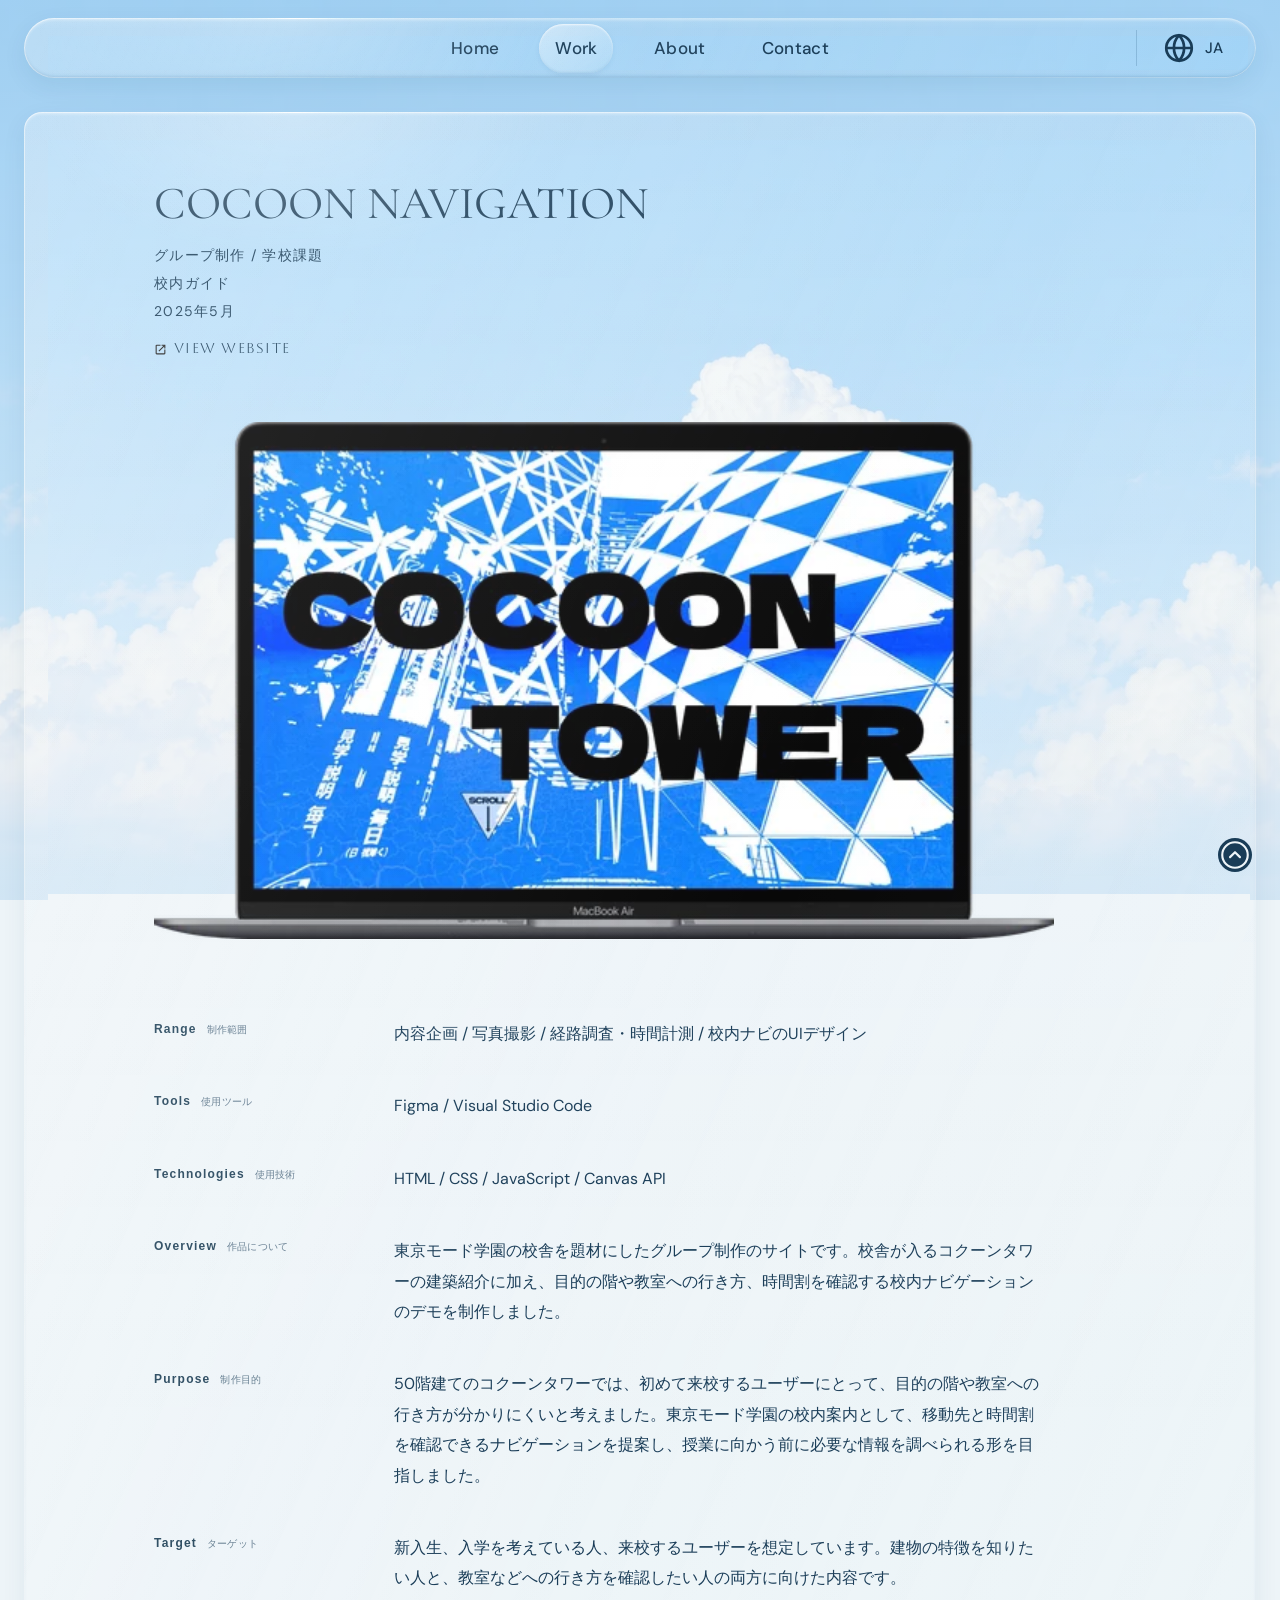
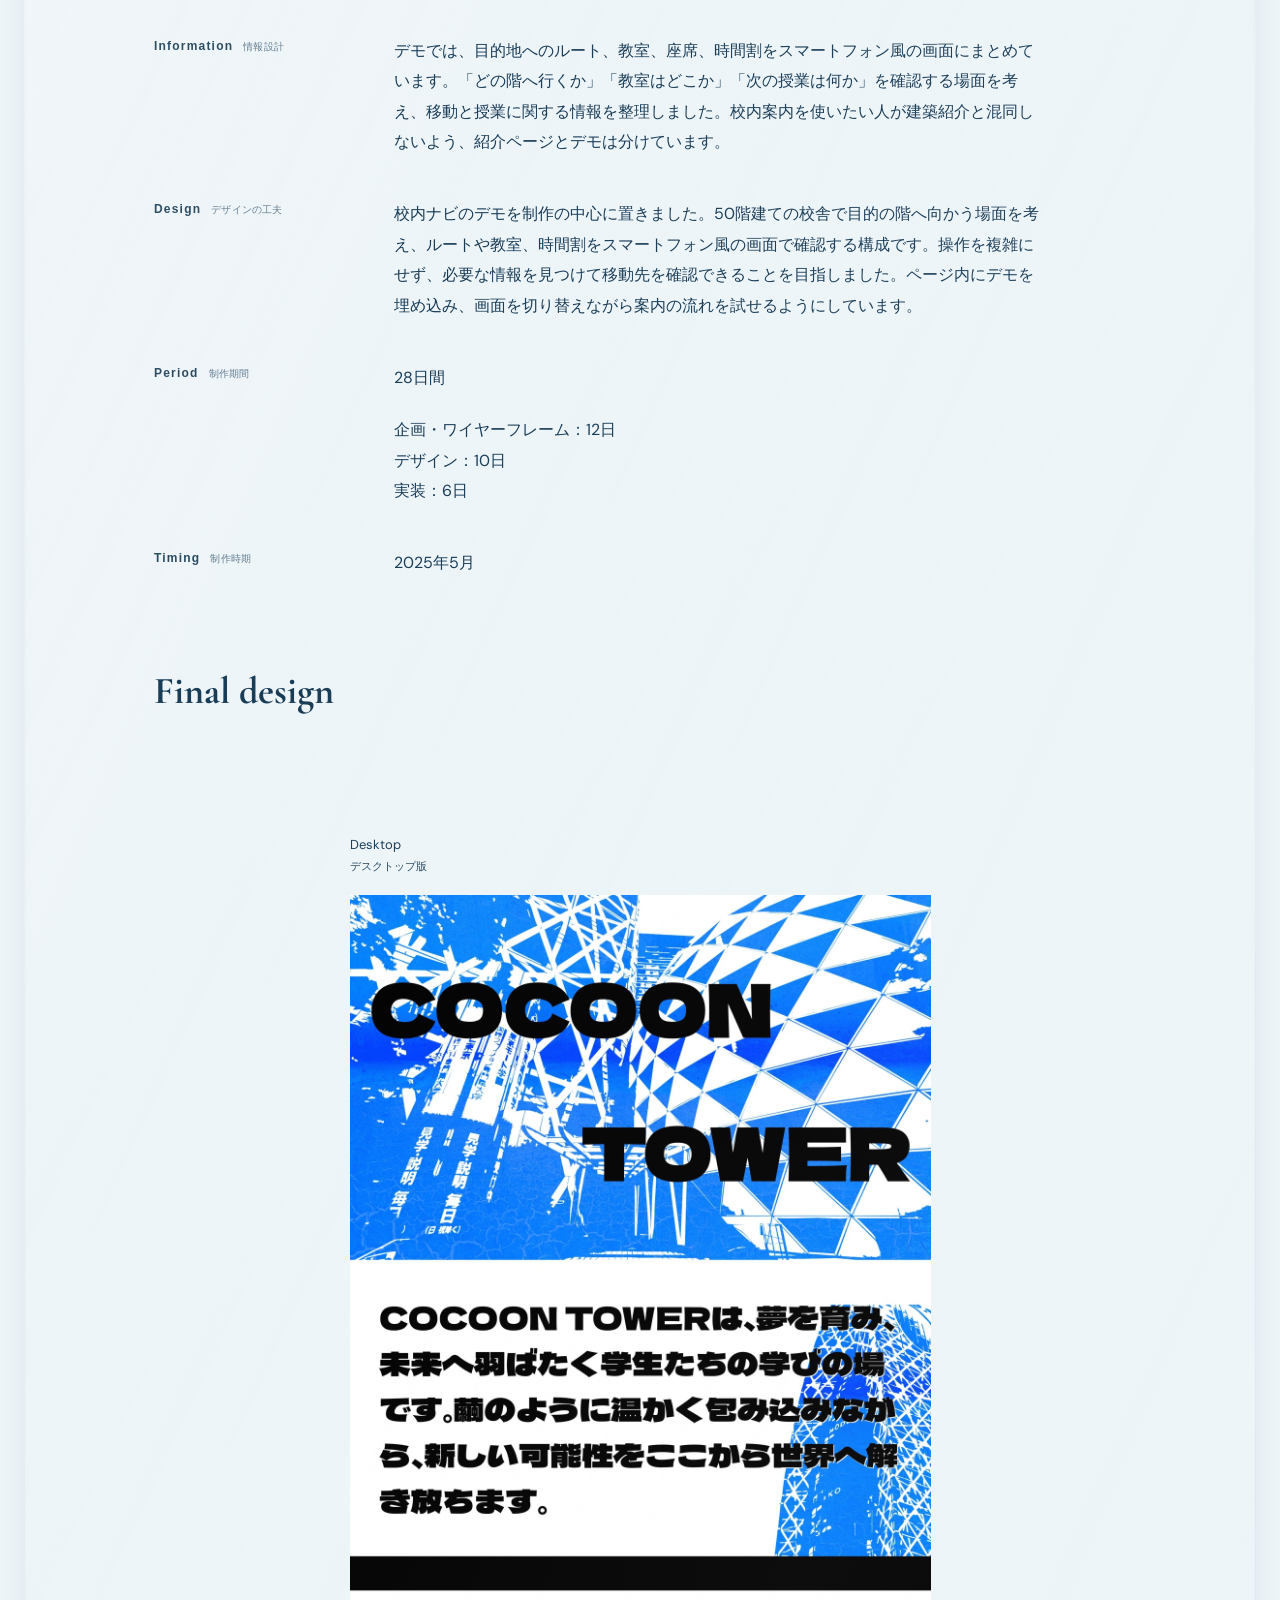
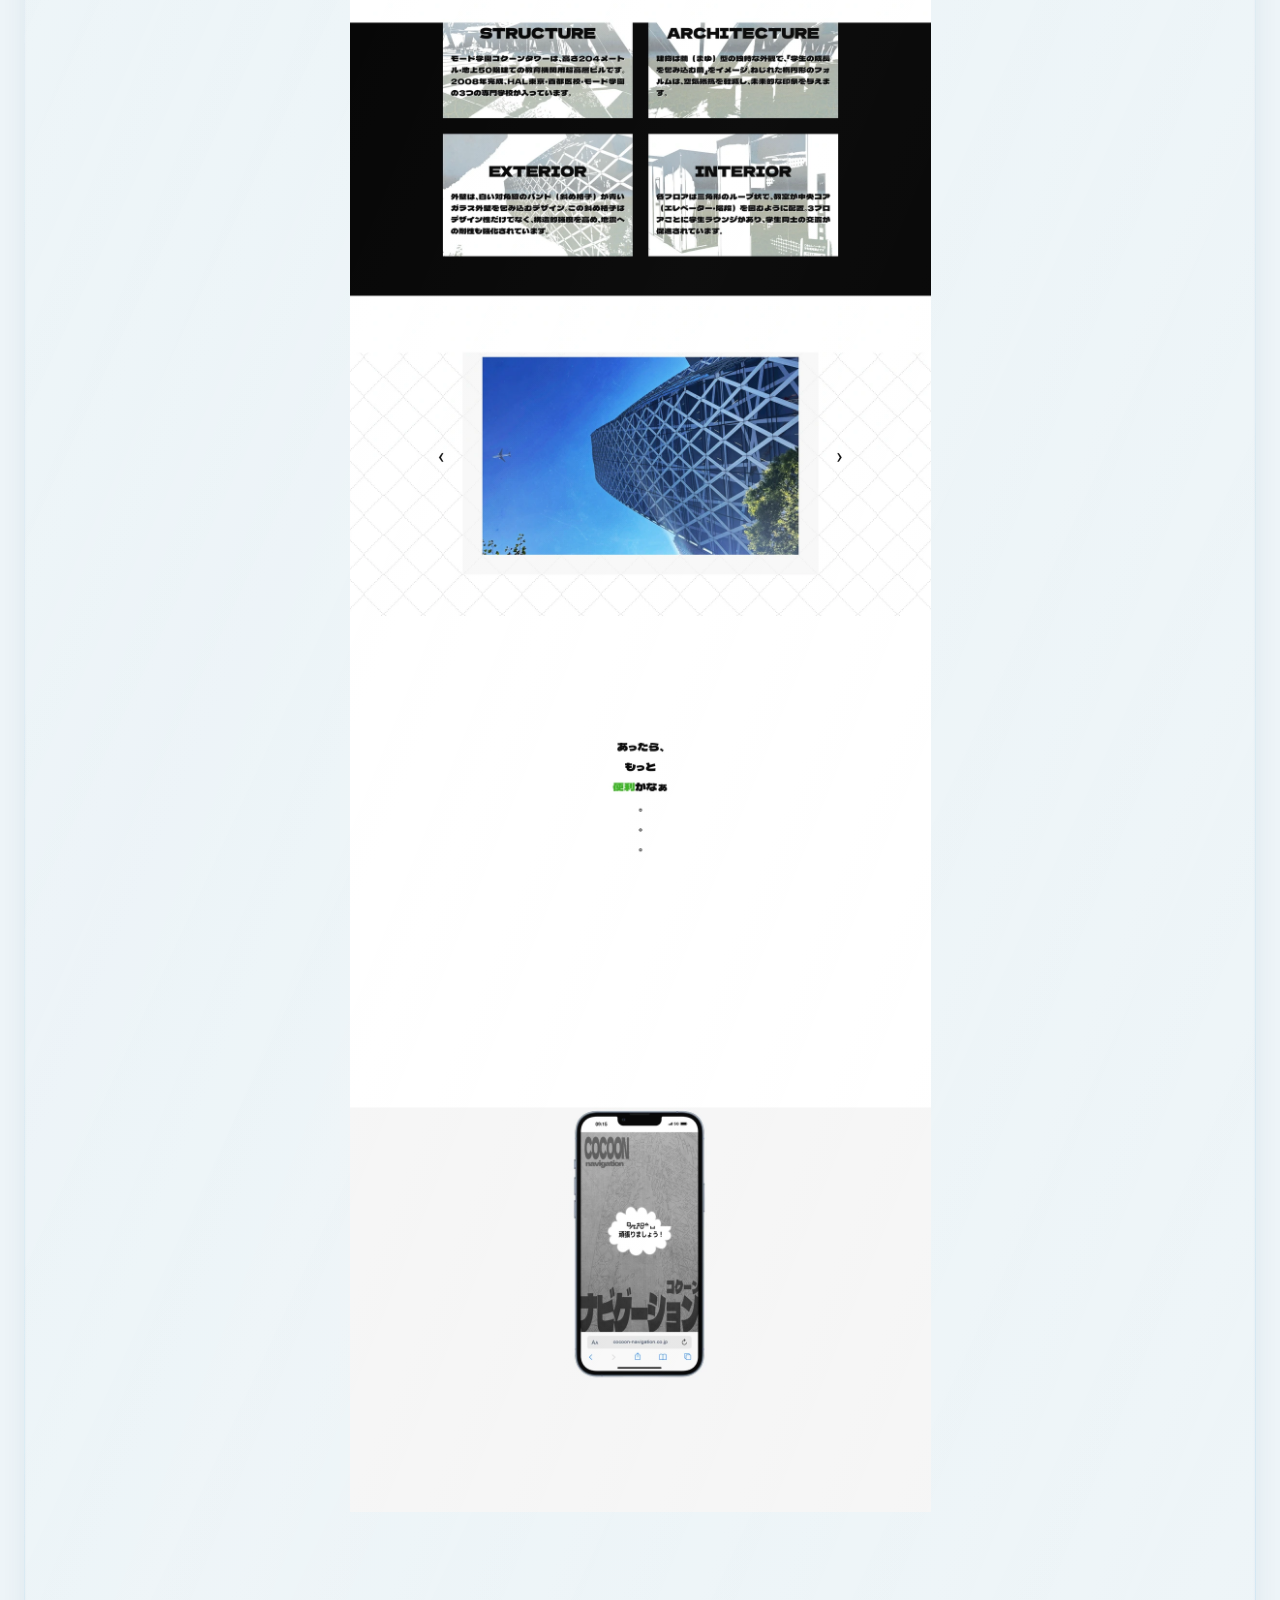
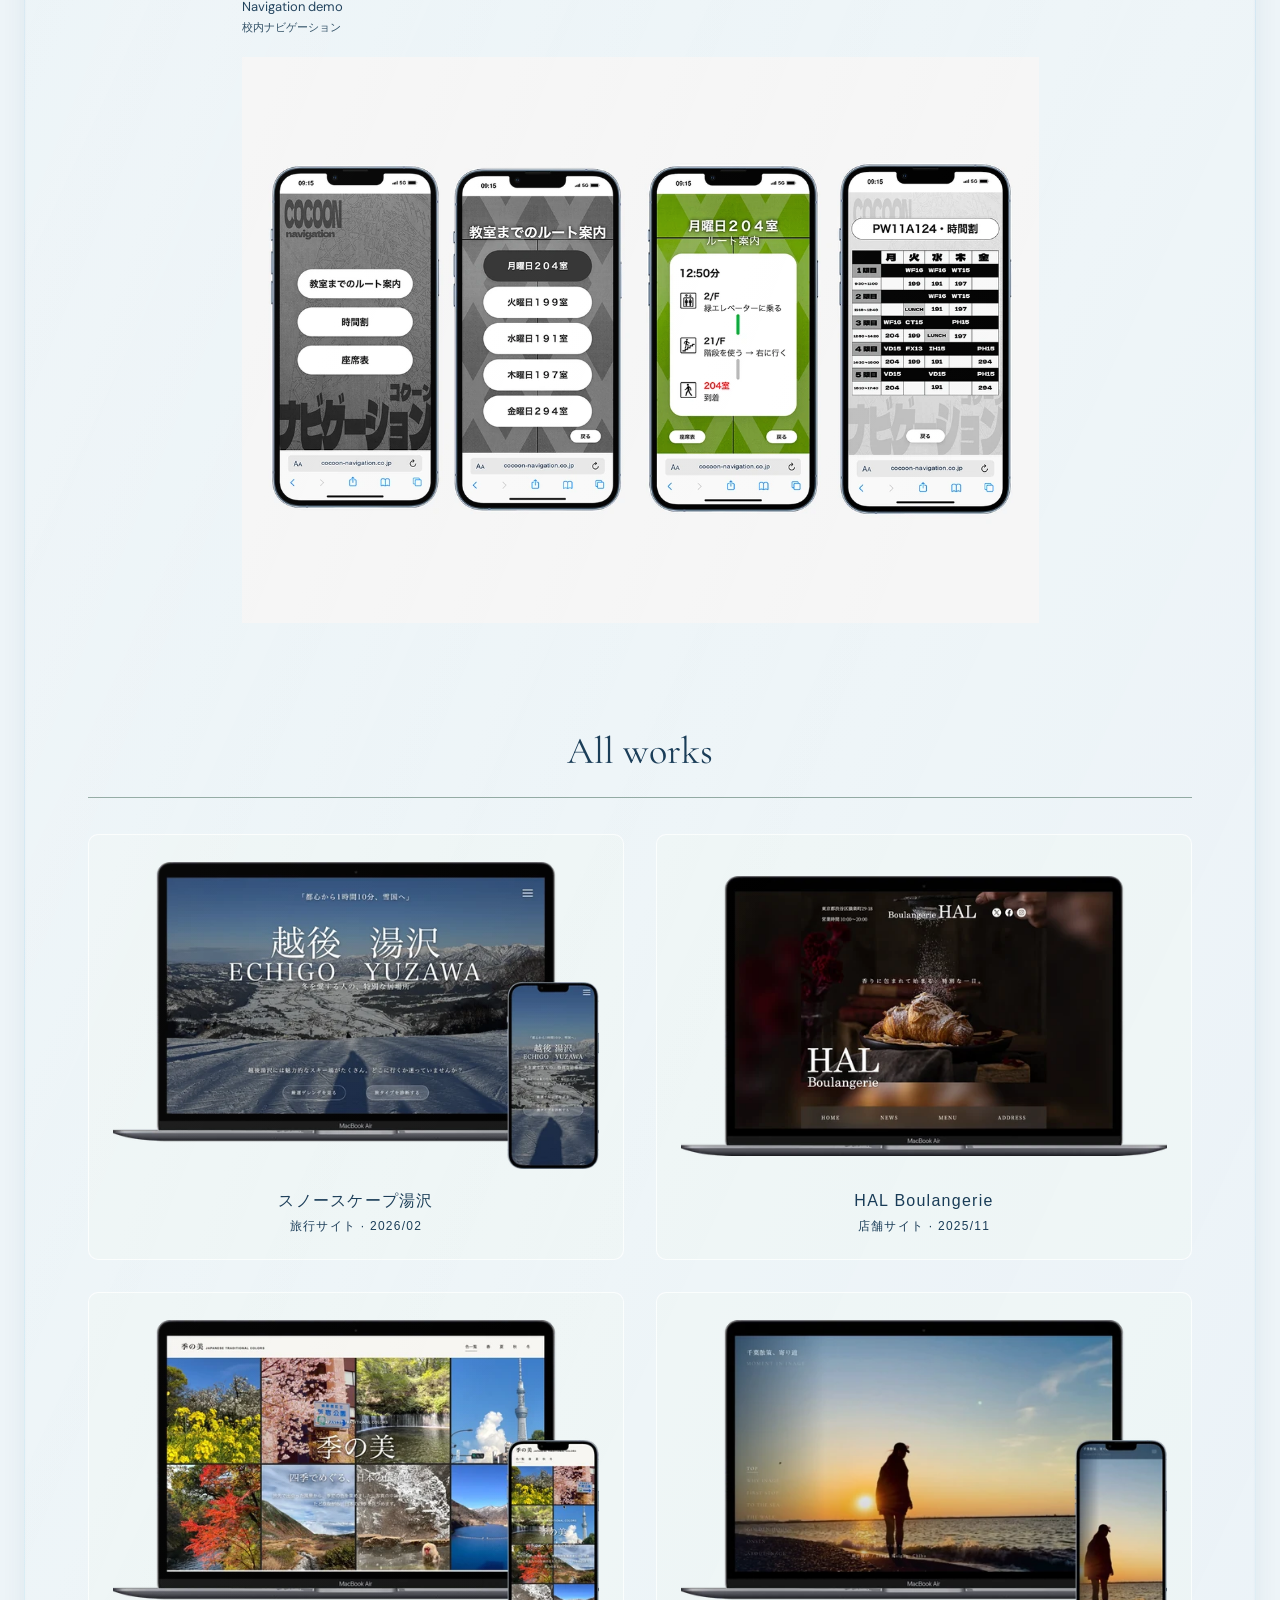
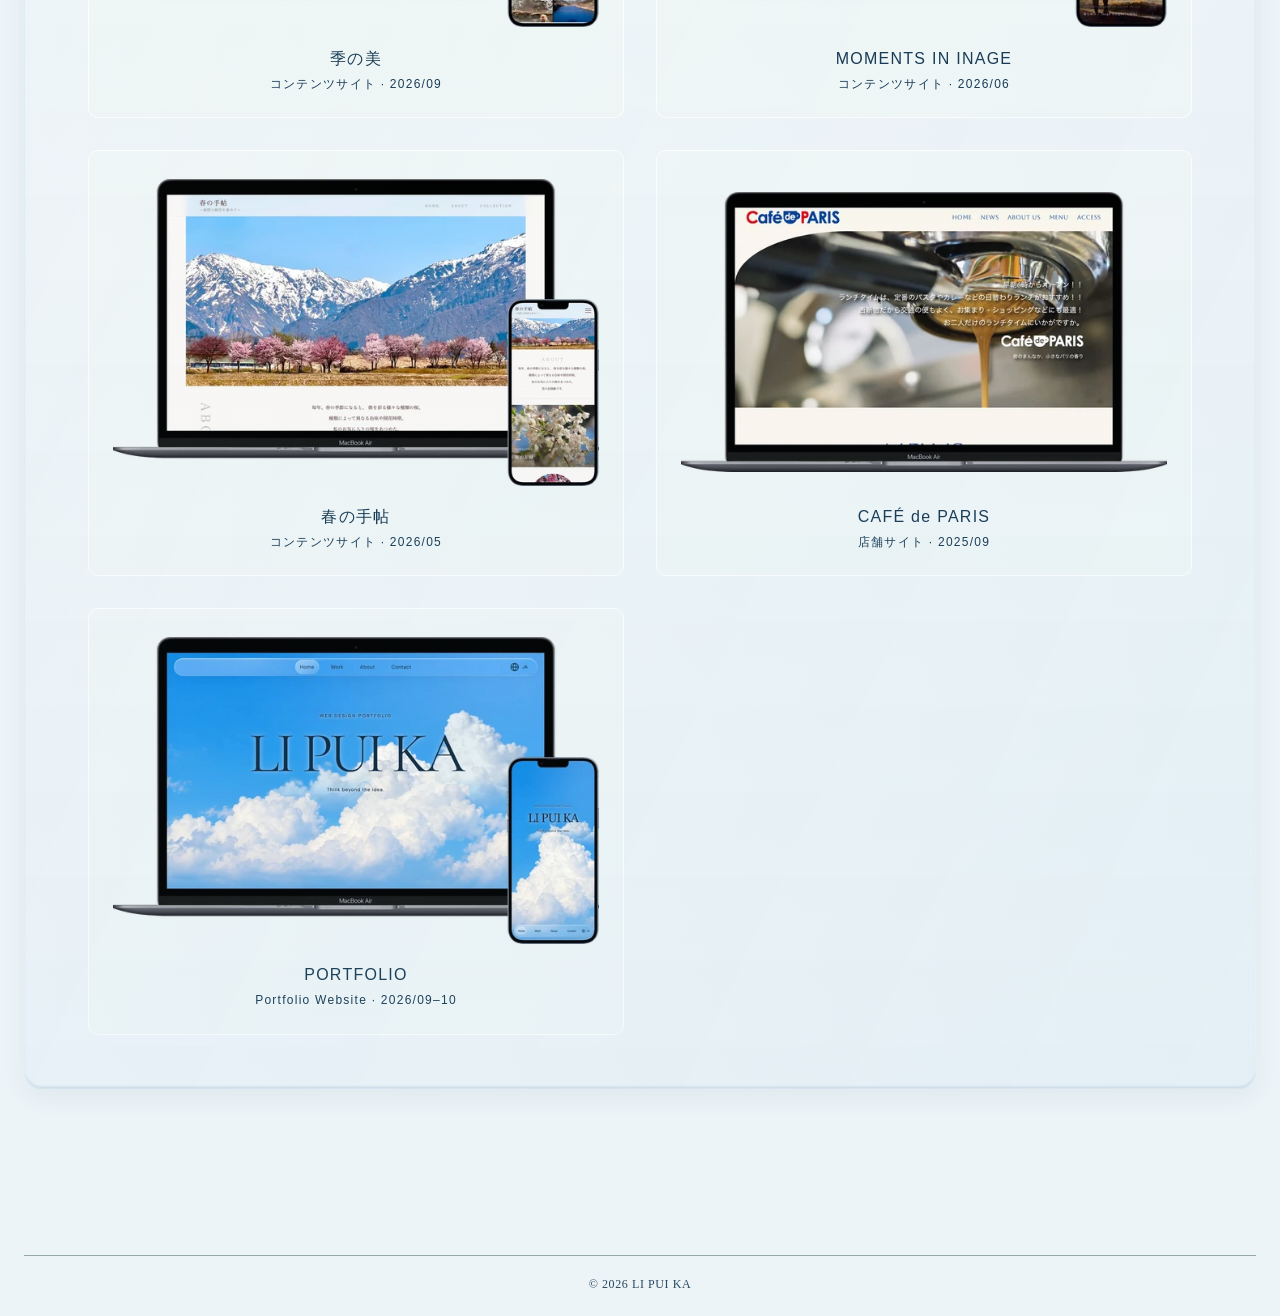
==== commit dc42a121: "feat: redesign portfolio with cloud motion and liquid glass" ====
--- a/work01.html
+++ b/work01.html
@@ -8,28 +8,26 @@
     <link rel="icon" href="data:image/svg+xml,%3Csvg xmlns='http://www.w3.org/2000/svg' viewBox='0 0 64 64'%3E%3Crect width='64' height='64' rx='8' fill='%231d1d1d'/%3E%3Ctext x='32' y='40' text-anchor='middle' font-family='serif' font-size='25' fill='white'%3EKA%3C/text%3E%3C/svg%3E">
     <link rel="preconnect" href="https://fonts.googleapis.com">
     <link rel="preconnect" href="https://fonts.gstatic.com" crossorigin>
-    <link href="https://fonts.googleapis.com/css2?family=Aboreto&amp;family=DM+Sans:wght@400;500&amp;display=swap" rel="stylesheet">
-    <link rel="stylesheet" href="css/style.css">
-    <link rel="stylesheet" href="css/responsive.css">
-    <link rel="stylesheet" href="css/work.css?v=20261012-work-spacing">
-    <script>try { document.documentElement.dataset.theme = localStorage.getItem('portfolio-theme') || 'light'; } catch { document.documentElement.dataset.theme = 'light'; }</script>
-            <script src="js/translations.js" defer></script><script src="js/language.js" defer></script><script src="js/main.js?v=20261012-inage-sea" defer></script>
-    <script src="js/work-detail.js?v=20261012-inage-sea" defer></script>
-  </head>
+    <link href="https://fonts.googleapis.com/css2?family=Aboreto&amp;family=DM+Sans:wght@400..500&amp;family=Cormorant+Garamond:wght@400;500;600&amp;display=swap" rel="stylesheet">
+    <link rel="stylesheet" href="css/style.css?v=20261015-audit-fixes">
+    <link rel="stylesheet" href="css/responsive.css?v=20261015-audit-fixes">
+    <link rel="stylesheet" href="css/work.css?v=20261015-audit-fixes">
+
+            <script src="js/translations.js?v=20261015-audit-fixes" defer></script><script src="js/language.js?v=20261015-backtop" defer></script><script src="js/main.js?v=20261015-backtop" defer></script>
+    <script src="js/work-detail.js?v=20261015-backtop" defer></script>
+  <script src="js/design-zoom.js?v=20261015-backtop" defer></script><link rel="stylesheet" href="css/review.css?v=20261015-backtop"><link rel="stylesheet" href="css/dreamcore.css?v=20261015-audit-fixes"></head>
   <body class="work-detail-page" data-project-id="01">
     <a class="skip-link" href="#main" data-i18n="ui.skip" data-i18n-lang="en" lang="en">Skip to main content</a>
     <header class="site-header" data-header>
-      <a class="site-logo" href="index.html" aria-label="Li Pui Ka：トップへ戻る" data-i18n-aria-label="ui.home">LI PUI KA</a>
-      <nav class="site-nav" aria-label="メインナビゲーション" data-i18n-aria-label="ui.nav">
+
+      <nav class="site-nav" aria-label="メインナビゲーション" data-i18n-aria-label="ui.nav"><a class="nav-link" href="index.html#home" lang="en">Home</a>
         <a class="nav-link is-active" href="index.html#work" aria-current="page" data-i18n="ui.work" data-i18n-lang="en" lang="en">Work</a>
         <a class="nav-link" href="index.html#about" data-i18n="ui.about" data-i18n-lang="en" lang="en">About</a>
         <a class="nav-link" href="index.html#contact" data-i18n="ui.contact" data-i18n-lang="en" lang="en">Contact</a>
       </nav>
       <div class="header-tools">
-        <div class="language-picker"><button class="language-indicator" type="button" aria-label="表示言語を選ぶ" aria-expanded="false" aria-controls="language-options" data-language-toggle><svg viewBox="0 0 24 24" aria-hidden="true"><circle cx="12" cy="12" r="8.5"/><path d="M3.8 12h16.4M12 3.5c2.2 2.3 3.4 5.2 3.4 8.5S14.2 18.2 12 20.5C9.8 18.2 8.6 15.3 8.6 12S9.8 5.8 12 3.5Z"/></svg></button><div class="language-options" id="language-options" role="group" aria-label="表示言語を選ぶ" hidden><button type="button" data-language-option="ja" lang="ja" aria-pressed="true">日本語</button><button type="button" data-language-option="en" lang="en" aria-pressed="false">English</button><button type="button" data-language-option="zh-Hant" lang="zh-Hant" aria-pressed="false">繁體中文</button></div></div>
-        <button class="theme-toggle" type="button" aria-label="ダークモードに切り替える" aria-pressed="false" data-theme-toggle>
-          <svg class="moon-icon" viewBox="0 0 24 24" aria-hidden="true"><path d="M20.1 15.2A8.4 8.4 0 0 1 8.8 3.9a8.5 8.5 0 1 0 11.3 11.3Z"/></svg><span class="theme-toggle-thumb" aria-hidden="true">&nbsp;</span><svg class="sun-icon" viewBox="0 0 24 24" aria-hidden="true"><circle cx="12" cy="12" r="3.5"/><path d="M12 2v2.2M12 19.8V22M4.9 4.9l1.6 1.6M17.5 17.5l1.6 1.6M2 12h2.2M19.8 12H22M4.9 19.1l1.6-1.6M17.5 6.5l1.6-1.6"/></svg>
-        </button>
+        <div class="language-picker"><button class="language-indicator" type="button" aria-label="表示言語を選ぶ" aria-expanded="false" aria-controls="language-options" data-language-toggle><svg viewBox="0 0 24 24" aria-hidden="true"><circle cx="12" cy="12" r="8.5"/><path d="M3.8 12h16.4M12 3.5c2.2 2.3 3.4 5.2 3.4 8.5S14.2 18.2 12 20.5C9.8 18.2 8.6 15.3 8.6 12S9.8 5.8 12 3.5Z"/></svg><span class="language-code" aria-hidden="true">JA</span></button><div class="language-options" id="language-options" role="group" aria-label="表示言語を選ぶ" hidden><button type="button" data-language-option="ja" lang="ja" aria-pressed="true">日本語</button><button type="button" data-language-option="en" lang="en" aria-pressed="false">English</button><button type="button" data-language-option="zh-Hant" lang="zh-Hant" aria-pressed="false">繁體中文</button></div></div>
+
       </div>
     </header>
     <main id="main" class="work-detail-main">
@@ -40,12 +38,12 @@
             <p data-i18n="project.01.type">グループ制作 / 学校課題</p>
             <p data-i18n="project.01.category">校内ガイド</p>
             <p data-i18n="project.01.date">2025年5月</p>
-            <a class="project-live-link" href="https://li-kaka.github.io/cocoon-navigation/" target="_blank" rel="noopener noreferrer" aria-label="Visit the COCOON NAVIGATION website (opens in a new tab)">
+            <a class="project-live-link" href="/cocoon-navigation/" target="_blank" rel="noopener noreferrer" aria-label="Visit the COCOON NAVIGATION website (opens in a new tab)">
               <img src="image/open_in_new_24dp_1F1F1F_FILL0_wght400_GRAD0_opsz24.svg" alt="">
               <span data-i18n="ui.website" data-i18n-lang="en" lang="en">View website</span>
             </a>
           </div>
-          <img class="detail-hero-image" src="image/optimized/mockup01-1600.webp?v=20261012-ordered" alt="COCOON NAVIGATION interactive campus guide displayed on a laptop" srcset="image/optimized/mockup01-600.webp?v=20261012-ordered 600w, image/optimized/mockup01-960.webp?v=20261012-ordered 960w, image/optimized/mockup01-1600.webp?v=20261012-ordered 1600w" sizes="(max-width: 620px) calc(100vw - 20px), (max-width: 820px) calc(100vw - 56px), (max-width: 1100px) calc(100vw - 84px), 900px" width="1600" height="919" decoding="async" data-project-image>
+          <img class="detail-hero-image" src="image/optimized/mockup01-1600.webp?v=20261014-no-cursor1" alt="COCOON NAVIGATION interactive campus guide displayed on a laptop" srcset="image/optimized/mockup01-600.webp?v=20261014-no-cursor1 600w, image/optimized/mockup01-960.webp?v=20261014-no-cursor1 960w, image/optimized/mockup01-1600.webp?v=20261014-no-cursor1 1600w" sizes="(max-width: 620px) calc(100vw - 20px), (max-width: 820px) calc(100vw - 56px), (max-width: 1100px) calc(100vw - 84px), 900px" width="1600" height="919" decoding="async" data-project-image>
         </header>
         <section class="project-information detail-shell" aria-labelledby="project-information-title">
           <h2 class="visually-hidden" id="project-information-title" data-i18n="ui.projectInfo" data-i18n-lang="en" lang="en">Project information</h2>
@@ -95,14 +93,14 @@
           <div class="final-design-images final-design-images--work01">
             <figure class="final-design-primary">
             <figcaption class="design-comp-caption"><span lang="en">Desktop</span><small data-i18n="ui.designCaption.desktop">デスクトップ版</small></figcaption>
-              <img src="image/optimized/work01_designcomp-part01.webp" alt="Full design for the COCOON NAVIGATION interactive campus guide — part 1 of 2" width="1200" height="2400" loading="lazy" decoding="async" data-design-image>
-            <img src="image/optimized/work01_designcomp-part02.webp" alt="Full design for the COCOON NAVIGATION interactive campus guide — part 2 of 2" width="1200" height="2178" loading="lazy" decoding="async" data-design-image>
-              
+              <button class="design-zoom" type="button" data-design-zoom aria-label="画像を拡大する" data-i18n-aria-label="ui.zoom"><img src="image/optimized/work01_designcomp-part01.webp" alt="Full design for the COCOON NAVIGATION interactive campus guide — part 1 of 2" width="1200" height="2400" loading="lazy" decoding="async" data-design-image></button>
+            <button class="design-zoom" type="button" data-design-zoom aria-label="画像を拡大する" data-i18n-aria-label="ui.zoom"><img src="image/optimized/work01_designcomp-part02.webp" alt="Full design for the COCOON NAVIGATION interactive campus guide — part 2 of 2" width="1200" height="2178" loading="lazy" decoding="async" data-design-image></button>
+
             </figure>
             <figure>
             <figcaption class="design-comp-caption"><span lang="en">Navigation demo</span><small data-i18n="ui.designCaption.navigation">校内ナビゲーション</small></figcaption>
-              <img src="image/optimized/work01_designcomp_navigation-part01.webp" alt="Smartphone-style indoor navigation interface for COCOON NAVIGATION" width="1200" height="853" loading="lazy" decoding="async" data-design-image>
-              
+              <button class="design-zoom" type="button" data-design-zoom aria-label="画像を拡大する" data-i18n-aria-label="ui.zoom"><img src="image/optimized/work01_designcomp_navigation-part01.webp" alt="Smartphone-style indoor navigation interface for COCOON NAVIGATION" width="1200" height="853" loading="lazy" decoding="async" data-design-image></button>
+
             </figure>
           </div>
         </section>
@@ -114,5 +112,7 @@
       <a class="back-to-top" href="#main" aria-label="ページの先頭へ戻る" data-i18n-aria-label="ui.backTop"><svg viewBox="0 0 24 24" aria-hidden="true"><circle cx="12" cy="12" r="9"/><path d="m8.5 13.5 3.5-3.5 3.5 3.5"/></svg></a>
     </main>
     <footer class="site-footer"><p>© 2026 LI PUI KA</p></footer>
-  </body>
+    <script src="js/glass-highlight.js?v=20261015-backtop" defer></script>
+  <script src="js/work-reveal.js?v=20261015-backtop" defer></script>
+</body>
 </html>
--- a/css/style.css
+++ b/css/style.css
@@ -9,14 +9,6 @@
   --section-title-height: 72px;
   --page-padding: clamp(30px, 5vw, 74px);
   color-scheme: light;
-}
-
-:root[data-theme="dark"] {
-  --bg: #141414;
-  --text: #f4f1eb;
-  --muted: #bcb8b1;
-  --line: #77736d;
-  color-scheme: dark;
 }
 
 *,
@@ -236,62 +228,6 @@
   stroke-linecap: round;
   stroke-linejoin: round;
   stroke-width: 1.8;
-}
-
-.theme-toggle {
-  position: relative;
-  display: flex;
-  width: 56px;
-  height: 30px;
-  border: 1px solid color-mix(in srgb, currentColor 55%, transparent);
-  border-radius: 999px;
-  padding: 4px 7px;
-  align-items: center;
-  justify-content: space-between;
-  background: transparent;
-  cursor: pointer;
-}
-
-.theme-toggle svg {
-  position: relative;
-  z-index: 1;
-  width: 14px;
-  height: 14px;
-  fill: none;
-  stroke: currentColor;
-  stroke-linecap: round;
-  stroke-linejoin: round;
-  stroke-width: 1.8;
-  transition: color 220ms ease;
-}
-
-.theme-toggle-thumb {
-  position: absolute;
-  z-index: 0;
-  top: 4px;
-  left: 4px;
-  width: 22px;
-  height: 22px;
-  border-radius: 50%;
-  background: var(--text);
-  translate: 26px 0;
-  transition: translate 220ms cubic-bezier(.22, .75, .22, 1);
-}
-
-.theme-toggle .sun-icon {
-  color: var(--bg);
-}
-
-:root[data-theme="dark"] .theme-toggle-thumb {
-  translate: 0 0;
-}
-
-:root[data-theme="dark"] .theme-toggle .moon-icon {
-  color: var(--bg);
-}
-
-:root[data-theme="dark"] .theme-toggle .sun-icon {
-  color: var(--text);
 }
 
 main {
@@ -934,7 +870,6 @@
   object-fit: contain;
   filter: brightness(0);
 }
-:root[data-theme="dark"] .social-icon { filter: none; }
 .social-icon { transition: opacity 150ms ease; }
 .social-hover-icon {
   position: absolute;
@@ -1065,9 +1000,6 @@
   opacity: 0;
 }
 .language-options button[aria-pressed="true"]::before { opacity: .8; }
-:root[data-theme="dark"] .language-options {
-  background: linear-gradient(135deg, #ffffff0a, #ffffff02), color-mix(in srgb, var(--bg) 22%, transparent);
-}
 .site-header.is-over-hero .language-picker [data-language-toggle] {
   background: #ffffff16;
   border-color: #ffffff50;
@@ -1133,7 +1065,6 @@
   backdrop-filter: none;
   color: #fff;
 }
-.site-header.is-over-hero .theme-toggle { --text: #fff; --bg: #253746; }
 .site-header.is-over-hero .language-options { color: #fff; }
 @media (max-width: 620px) {
   .site-header.is-over-hero .site-nav { color: var(--text); }
--- a/css/responsive.css
+++ b/css/responsive.css
@@ -65,23 +65,6 @@
 
   .header-tools {
     gap: 14px;
-  }
-
-
-  .theme-toggle {
-    width: 52px;
-    height: 28px;
-  }
-
-  .theme-toggle-thumb {
-    left: 5px;
-    width: 20px;
-    height: 20px;
-    translate: 22px 0;
-  }
-
-  :root[data-theme="dark"] .theme-toggle-thumb {
-    translate: 0 0;
   }
 
   .hero {
@@ -394,3 +377,26 @@
 @media (max-width: 620px) {
   .hero-title-line:last-child { margin-left: 26%; }
 }
+
+/* Mobile Work is a normal overview list, without showcase scroll space. */
+@media (max-width: 620px) {
+  .work-section .work-stage {
+    position: relative;
+    top: auto;
+    height: auto;
+    min-height: 0;
+    padding-block: 24px 80px;
+  }
+
+  .work-section .project-pagination,
+  .work-section .project-visuals,
+  .work-section .project-caption,
+  .work-section .work-steps,
+  .work-section .works-overview-toggle {
+    display: none;
+  }
+
+  .work-section .works-overview {
+    margin-top: 0;
+  }
+}
--- a/css/work.css
+++ b/css/work.css
@@ -2,10 +2,6 @@
 
 .work-detail-page {
   --detail-accent: #044060;
-}
-
-:root[data-theme="dark"] .work-detail-page {
-  --detail-accent: var(--text);
 }
 
 .work-detail-main {
@@ -78,10 +74,6 @@
   border-color: currentColor;
 }
 
-:root[data-theme="dark"] .project-live-link img {
-  filter: invert(1);
-}
-
 .detail-hero-image {
   width: min(900px, 100%);
   margin-top: 82px;
@@ -536,7 +528,7 @@
 
   .work-preview {
     min-height: 0;
-    aspect-ratio: 1.35;
+    aspect-ratio: auto;
     padding: 18px 28px 16px;
   }
 
--- a/css/review.css
+++ b/css/review.css
@@ -0,0 +1,26 @@
+.project-summary { margin: 10px 0 0; max-width: 38ch; font-size: 15px; line-height: 1.7; color: var(--muted); }
+.work-section.is-overview .work-stage { height: auto; }
+.works-overview-card { border-radius: 6px; text-decoration: none; }
+
+.works-overview-toggle { font-size: 13px; }
+.bio, .profile-details p { font-size: 16px; }
+.project-fact dd { font-size: 16px; line-height: 1.9; }
+.detail-heading p, .project-live-link { font-size: 14px; }
+.project-live-link { min-height: 44px; }
+.design-zoom { display: block; width: 100%; padding: 0; border: 0; background: transparent; cursor: zoom-in; }
+.design-zoom img { display: block; width: 100%; }
+.design-dialog { width: min(1200px, calc(100% - 32px)); max-height: calc(100dvh - 32px); margin: auto; padding: 48px 16px 16px; border: 0; border-radius: 8px; background: var(--bg); color: var(--text); }
+.design-dialog::backdrop { background: #000b; }
+.design-dialog img { width: 100%; height: auto; }
+.design-dialog button { position: sticky; top: 0; float: right; min-width: 44px; min-height: 44px; border: 1px solid var(--line); border-radius: 50%; background: var(--bg); color: var(--text); cursor: pointer; }
+.decision-note { margin-top: 22px; font-size: 16px; line-height: 1.9; }
+@media (max-width: 620px) { .final-design-mobile { width: 100%; max-width: 420px; } }
+@media (prefers-reduced-motion: reduce) { html { scroll-behavior: auto; } .hero-work-link { transition: none; } }
+
+.current-preview iframe { display: block; width: 100%; height: 720px; margin-top: 32px; border: 1px solid var(--line); border-radius: 12px; background: var(--bg); }
+
+.current-preview > img { display: block; width: 100%; height: auto; margin-top: 32px; border: 1px solid var(--line); }
+.final-design-grid { display: grid; gap: 36px; margin-top: 32px; }
+.final-design-grid figure { margin: 0; min-width: 0; }
+.final-design-grid figcaption { margin-bottom: 12px; color: var(--muted); font-size: 14px; }
+.final-design-grid .final-design-mobile { width: min(100%, 420px); justify-self: center; }
--- a/css/dreamcore.css
+++ b/css/dreamcore.css
@@ -0,0 +1,432 @@
+/* Personal cloud Dreamcore: final styles, in cascade order. */
+:root { --bg: #edf4f8; --text: #193c57; --muted: #29495f; --line: #92aaa3; }
+body { isolation: isolate; background: var(--bg); }
+body::before { content: ""; position: fixed; z-index: -2; inset: 0; background: linear-gradient(rgb(237 244 248 / 65%), rgb(237 244 248 / 80%)), url('../image/optimized/personal-cloud-sky.webp') center / cover; pointer-events: none; }
+.site-header { top: 18px; border: 1px solid var(--glass-border); }
+.language-options { background: var(--glass); border: 1px solid var(--glass-border); backdrop-filter: blur(22px); }
+.dream-hero { position: relative; place-items: center; margin: 0; color: #163954; }
+.dream-landscape { position: absolute; z-index: -2; inset: -2%; width: 104%; height: 104%; max-width: none; object-fit: cover; object-position: center; animation: dream-breathe 36s ease-in-out infinite alternate; }
+.dream-hero::after { content: ""; position: absolute; z-index: -1; inset: 0; background: linear-gradient(rgb(236 247 245 / 18%), transparent 58%, rgb(24 65 99 / 8%)); pointer-events: none; }
+.dream-heading { position: absolute; z-index: 0; width: 100%; padding-inline: 5%; text-align: center; }
+.dream-heading h1 { margin: 0; font: 400 clamp(70px, 15vw, 230px)/.9 "Cormorant Garamond", Georgia, serif; letter-spacing: -.055em; white-space: nowrap; }
+.dream-heading p { margin: 24px auto 0; font-size: 15px; letter-spacing: .1em; }
+.dream-cloud { position: absolute; z-index: 1; top: 19%; left: 32%; width: 78%; height: auto; max-width: none; pointer-events: none; animation: cloud-drift 12s linear infinite alternate; }
+@keyframes dream-breathe { from { transform: scale(1); } to { transform: scale(1.035) translateY(-.5%); } }
+@keyframes cloud-drift { from { transform: translateX(-14%) translateY(1%); } to { transform: translateX(8%) translateY(-3%); } }
+.home-page .page-section { width: min(1320px, calc(100% - 48px)); margin: 28px auto 0; padding: 54px; border: 1px solid var(--glass-border); border-radius: 18px; }
+.home-page .page-section > .section-title, .home-page .section-heading > .section-title { position: relative; top: auto; min-height: 0; margin: 0 0 36px; padding: 0; background: transparent; backdrop-filter: none; font: 400 58px/1.1 "Cormorant Garamond", Georgia, serif; letter-spacing: -.025em; }
+.work-section.is-overview .work-stage { padding: 0; align-items: stretch; }
+.works-overview-toggle { align-self: flex-end; color: var(--muted); }
+.works-overview { width: 100%; gap: 44px 30px; margin-top: 12px; }
+.works-overview-card { border-radius: 0; background: transparent; padding-bottom: 22px; border-bottom: 1px solid color-mix(in srgb, var(--text) 18%, transparent); }
+.works-overview-card img { border-radius: 8px; }
+.works-overview-card strong { font-size: 16px; color: var(--text); }
+.works-overview-card small { font-size: 12px; color: var(--muted); }
+.project-summary { color: var(--muted); font-size: 14px; }
+.about-tagline { margin-top: 0; color: var(--muted); }
+.profile-name { font-family: "Cormorant Garamond", Georgia, serif; font-weight: 400; }
+.contact-section { min-height: 480px; }
+.email-link { font-family: "Cormorant Garamond", Georgia, serif; font-weight: 500; letter-spacing: -.025em; }
+.home-page .lets-talk { margin-top: 60px; font-family: "Cormorant Garamond", Georgia, serif; font-weight: 400; }
+.site-footer { margin: 36px 24px 0; border-color: var(--line); }
+.work-detail-page { --detail-accent: var(--text); }
+.work-detail-main > article { width: min(1320px, calc(100% - 48px)); margin: 24px auto; padding: 54px 0; border: 1px solid var(--glass-border); border-radius: 18px; backdrop-filter: blur(20px); -webkit-backdrop-filter: blur(20px); }
+.detail-hero { padding-top: 10px; }
+.detail-heading h1 { font: 400 clamp(28px, 4vw, 46px)/1.2 "Cormorant Garamond", Georgia, serif; letter-spacing: 0; }
+.detail-hero-image { margin-top: 50px; }
+.project-information { margin-top: 80px; }
+.final-design { margin-top: 80px; }
+.final-design h2, .all-works h2 { font-family: "Cormorant Garamond", Georgia, serif; font-size: 38px; letter-spacing: 0; }
+.all-works { margin-top: 100px; }
+.all-works-grid { gap: 32px; margin-top: 36px; }
+.work-preview { min-height: 0; aspect-ratio: auto; padding: 24px; background: rgb(240 248 241 / 30%); border: 1px solid var(--glass-border); border-radius: 10px; }
+.work-preview-copy { min-width: 0; margin-left: 0; overflow-wrap: anywhere; }
+.work-preview-copy strong { font-size: 16px; }
+.work-preview-copy small { font-size: 12px; }
+.project-fact dt { color: var(--muted); }
+.design-dialog { background: var(--bg); }
+@media (max-width: 1024px) {
+  .home-page .page-section { padding: 36px; }
+  .works-overview { grid-template-columns: repeat(2, minmax(0, 1fr)); }
+}
+@media (max-width: 620px) {
+  :root { --header-height: 92px; }
+  .site-header { top: 12px; left: 12px; width: calc(100% - 24px); height: 60px; padding-inline: 18px; border-radius: 12px; backdrop-filter: none; -webkit-backdrop-filter: none; }
+  .site-nav { left: 12px; bottom: 12px; width: calc(100% - 24px); height: 56px; border: 1px solid var(--glass-border); border-radius: 12px; background: var(--glass); backdrop-filter: blur(22px); }
+  .site-nav a { font-size: 12px; }
+  .dream-hero { height: 100svh; min-height: 700px; }
+  .dream-landscape { object-position: 60% center; }
+  .dream-heading { top: 24%; padding-inline: 18px; }
+  .dream-heading h1 { font-size: clamp(46px, 14.8vw, 88px); }
+  .dream-heading p { font-size: 11px; letter-spacing: .03em; }
+  .dream-cloud { top: 20%; left: 8%; width: 150%; }
+  .home-page .page-section { width: calc(100% - 24px); margin-top: 16px; padding: 30px 20px; border-radius: 14px; }
+  .home-page .page-section > .section-title, .home-page .section-heading > .section-title { font-size: 44px; margin-bottom: 28px; }
+  .works-overview { grid-template-columns: 1fr; gap: 30px; }
+  .about-layout { gap: 32px; }
+  .contact-section { min-height: 430px; }
+  .email-link { font-size: clamp(23px, 6.7vw, 42px); }
+  .work-detail-main > article { width: calc(100% - 24px); margin-top: 16px; padding: 32px 0; border-radius: 14px; }
+  .detail-shell { width: calc(100% - 40px); }
+  .all-works { width: calc(100% - 40px); }
+  .all-works-grid { grid-template-columns: 1fr; }
+  .work-preview { padding: 16px; }
+  .site-footer { margin-bottom: 80px; }
+}
+@media (prefers-reduced-motion: reduce) {
+  .dream-landscape, .dream-cloud { animation: none; }
+  html { scroll-behavior: auto; }
+}
+.dream-light { position: absolute; z-index: 0; inset: -10%; pointer-events: none; background: radial-gradient(ellipse at 85% 12%, rgb(255 247 220 / 28%), transparent 48%); mix-blend-mode: screen; animation: sky-light 28s ease-in-out infinite alternate; }
+.dream-cloud { opacity: .9; mask-image: linear-gradient(to bottom, #000 65%, transparent 100%); -webkit-mask-image: linear-gradient(to bottom, #000 65%, transparent 100%); }
+@keyframes sky-light { from { opacity: .4; transform: translateX(0); } to { opacity: .8; transform: translateX(-2%); } }
+@media (prefers-reduced-motion: reduce) {
+  .dream-light { animation: none; opacity: .5; }
+}
+:root { --dream-blue: #a9d9ea; --dream-peach: #f7b5a1; --dream-yellow: #ffcd75; --dream-coral: #ff6e61; --dream-mint: #a3d2ca; --glass: rgb(240 249 253 / 54%); --glass-border: rgb(255 255 255 / 76%); }
+.home-page::before { background: transparent; }
+.dream-backdrop { position: fixed; inset: 0; z-index: -1; overflow: hidden; pointer-events: none; background: #a9d9ea; }
+.dream-hero { height: 210svh; min-height: 0; overflow: visible; display: block; background: transparent; isolation: auto; }
+.dream-hero::after { display: none; }
+.dream-sticky { position: sticky; top: 0; height: 100svh; min-height: 600px; overflow: hidden; }
+.dream-heading { top: 25%; transform-origin: 50% 45%; will-change: transform, opacity; }
+.dream-heading .dream-eyebrow { margin: 0 0 26px; font-size: clamp(12px, 1.2vw, 18px); letter-spacing: .22em; }
+.dream-heading p:last-child { font-size: clamp(13px, 1.2vw, 18px); }
+.dream-backdrop .dream-cloud { z-index: 1; }
+.home-page .page-section { position: relative; background: linear-gradient(135deg, rgb(255 255 255 / 62%), rgb(169 217 234 / 32%)); box-shadow: inset 0 1px 0 rgb(255 255 255 / 90%), inset 0 -1px 0 rgb(255 255 255 / 25%), 0 20px 60px rgb(28 67 96 / 10%); backdrop-filter: blur(26px) saturate(1.2); -webkit-backdrop-filter: blur(26px) saturate(1.2); }
+.home-page #about { background: linear-gradient(135deg, rgb(255 255 255 / 65%), rgb(163 210 202 / 45%)); }
+.home-page #contact { background: linear-gradient(135deg, rgb(255 255 255 / 65%), rgb(247 181 161 / 38%)); }
+.work-detail-main > article { background: linear-gradient(135deg, rgb(255 255 255 / 70%), rgb(169 217 234 / 43%)); box-shadow: inset 0 1px 0 white, 0 20px 60px rgb(28 67 96 / 9%); }
+@media(max-width:620px) {
+  .site-header { backdrop-filter: none; -webkit-backdrop-filter: none; }
+  .dream-sticky { min-height: 600px; }
+  .dream-heading { top: 24%; }
+  .dream-heading .dream-eyebrow { margin-bottom: 20px; font-size: 11px; letter-spacing: .16em; }
+}
+@media(prefers-reduced-motion:reduce) {
+  .dream-hero { height: 100svh; }
+  .dream-heading { will-change: auto; }
+}
+.dream-foreground { position: fixed; z-index: 1; }
+.home-page .page-section { z-index: 2; }
+.dream-sticky { width: 100%; flex-shrink: 0; }
+.dream-hero { z-index: auto; }
+.site-footer { position: relative; z-index: 2; }
+:root { --header-height: 88px; }
+.site-header { padding-inline: 28px; }
+.site-nav a::after { background: #fff; }
+.site-header, .home-page .page-section, .work-detail-main > article, .language-options { --light-x: 22%; --light-y: 0%; border: 0; background: linear-gradient(125deg, rgb(255 255 255 / 24%), rgb(169 217 234 / 10%) 55%, rgb(163 210 202 / 12%)); backdrop-filter: blur(3px) saturate(1.15); -webkit-backdrop-filter: blur(3px) saturate(1.15); box-shadow: inset 0 1px 1px rgb(255 255 255 / 15%), inset 0 -2px 3px rgb(24 84 139 / 25%), 0 12px 30px rgb(25 64 103 / 12%); }
+.home-page #about, .home-page #contact { background: linear-gradient(125deg, rgb(255 255 255 / 28%), rgb(169 217 234 / 12%) 60%, rgb(163 210 202 / 15%)); }
+.site-header::before, .home-page .page-section::before, .work-detail-main > article::before { content: ''; position: absolute; inset: 0; border-radius: inherit; padding: 1.5px; pointer-events: none; background: radial-gradient(ellipse 280px 220px at var(--light-x) var(--light-y), rgb(255 255 255 / 95%), rgb(180 241 247 / 68%) 22%, rgb(247 181 161 / 32%) 45%, transparent 72%), linear-gradient(130deg, rgb(169 217 234 / 28%), transparent 25%, rgb(163 210 202 / 42%) 70%, rgb(247 181 161 / 30%)); -webkit-mask: linear-gradient(#fff 0 0) content-box, linear-gradient(#fff 0 0); -webkit-mask-composite: xor; mask: linear-gradient(#fff 0 0) content-box, linear-gradient(#fff 0 0); mask-composite: exclude; }
+.site-header::after, .home-page .page-section::after, .work-detail-main > article::after { content: ''; position: absolute; inset: 0; border-radius: inherit; pointer-events: none; background: radial-gradient(ellipse 420px 250px at var(--light-x) var(--light-y), rgb(255 255 255 / 11%), transparent 70%); }
+.work-detail-main > article { position: relative; }
+.language-options { background-color: rgb(216 237 249 / 92%); }
+@media (max-width:620px) {
+  :root { --header-height: 80px; }
+  .site-header { height: 48px; padding-inline: 18px; backdrop-filter: none; -webkit-backdrop-filter: none; }
+  .site-nav a { font-size: 13.2px; }
+  .site-nav { border: 0; background: linear-gradient(125deg, rgb(226 243 253 / 65%), rgb(169 217 234 / 38%)); backdrop-filter: blur(3px); box-shadow: inset 0 1px 1px rgb(255 255 255 / 24%), inset 0 -2px 3px rgb(24 84 139 / 25%); }
+}
+.site-header { left: 50%; transform: translateX(-50%); width: min(1320px, calc(100% - 48px)); height: 59.8px; grid-template-columns: minmax(0, 1fr) auto minmax(0, 1fr); }
+.site-nav { grid-column: 2; justify-self: center; }
+.header-tools { grid-column: 3; justify-self: end; }
+.home-page .contact-section { min-height: 0; padding-top: 36px; padding-bottom: 40px; }
+.home-page .contact-section > .section-title { margin-bottom: 24px; }
+.contact-section .email-link { margin-top: 0; }
+.contact-section .social-links { width: 100%; justify-content: flex-start; gap: 28px; margin-top: 32px; }
+.home-page .contact-section .lets-talk { margin-top: 36px; }
+.profile-interests { width: 100%; display: flex; }
+.profile-origin { font-size: 13px; font-weight: 400; line-height: 1.5; margin: 0; }
+.profile-tags { text-align: left; }
+.profile-tags li { display: flex; align-items: center; font-size: 13px; font-weight: 400; line-height: 1.5; letter-spacing: 0; }
+.profile-tags li span { font: inherit; }
+.profile-tags li span:first-child { margin-right: 4px; }
+@media(max-width:620px) {
+  .site-nav { position: static; left: auto; bottom: auto; height: auto; border: 0; border-radius: 0; background: none; backdrop-filter: none; box-shadow: none; }
+  .header-tools { gap: 0; }
+  .language-indicator { width: 34px; height: 34px; }
+  .home-page .contact-section { padding-top: 30px; padding-bottom: 30px; }
+  .contact-section .social-links { gap: 24px; }
+}
+@media(max-width:620px) {
+  .site-nav { padding: 0; }
+  .site-nav a { min-width: 0; height: auto; }
+  .site-nav a::after { left: 0; right: 0; bottom: 4px; }
+}
+.profile-interests { align-items: center; }
+.profile-origin { align-self: center; }
+.profile-tags { max-width: 100%; grid-template-columns: max-content max-content; justify-content: center; justify-items: center; }
+.profile-tags li { width: max-content; }
+.home-page .work-section { overflow: clip; }
+.project-visuals { max-width: 100%; overflow: hidden; }
+.profile-tags { display: flex; flex-direction: column; align-items: center; gap: 12px; width: 100%; }
+.profile-tag-row { display: flex; align-items: center; justify-content: center; gap: 16px; margin: 0; padding: 0; list-style: none; }
+.profile-tags li { margin: 0; }
+.profile-interests { gap: 16px; }
+.contact-bottom-row { display: flex; justify-content: space-between; align-items: center; gap: 20px; margin-top: 32px; }
+.contact-section .contact-bottom-row .social-links { width: auto; margin: 0; flex-shrink: 0; }
+.home-page .contact-section .contact-bottom-row .lets-talk { position: static; inset: auto; margin: 0; font-size: 30px; line-height: 1.2; white-space: nowrap; }
+@media(max-width:620px) {
+  .site-header { top: auto; bottom: calc(14px + env(safe-area-inset-bottom, 0px)); border-radius: 22px; }
+  .language-options { top: auto; bottom: calc(100% + 18px); }
+  .work-detail-main { padding-top: 20px; }
+  .site-footer { margin-bottom: calc(100px + env(safe-area-inset-bottom, 0px)); }
+  .contact-bottom-row { margin-top: 24px; gap: 12px; }
+  .contact-section .contact-bottom-row .social-links { gap: 16px; }
+  .contact-section .social-links a { width: 32px; height: 32px; }
+  .home-page .contact-section .contact-bottom-row .lets-talk { font-size: 22px; }
+  .contact-section .email-link { font-size: clamp(20px, 5.8vw, 36px); max-width: 100%; }
+}
+@media(max-width:360px) {
+  .site-nav { gap: 4px; }
+  .site-nav a { letter-spacing: .02em; }
+}
+.site-header { border-radius: 999px; }
+.site-nav { gap: 24px; }
+.site-nav a { padding: 9px 16px; border-radius: 999px; font-family: 'DM Sans', sans-serif; font-size: 17px; font-weight: 500; letter-spacing: .02em; -webkit-text-stroke: 0; }
+.site-nav a::after { display: none; }
+.header-tools { padding-left: 20px; border-left: 1px solid rgb(255 255 255 / 25%); }
+.language-picker [data-language-toggle] { display: flex; align-items: center; justify-content: center; gap: 8px; width: auto; height: 36px; padding: 0 4px; border: 0; border-radius: 0; background: transparent; backdrop-filter: none; box-shadow: none; }
+.language-picker [data-language-toggle]:hover, .language-picker [data-language-toggle][aria-expanded='true'] { background: transparent; box-shadow: none; }
+.language-code { font-family: 'DM Sans', sans-serif; font-size: 15px; font-weight: 500; letter-spacing: .04em; white-space: nowrap; }
+.language-options { color: #193c57; }
+@media(max-width:620px) {
+  .site-header { width: calc(100% - 24px); padding-inline: 10px; display: grid; grid-template-columns: minmax(0, 1fr) auto; gap: 8px; height: 58px; }
+  .site-nav { grid-column: 1; width: 100%; gap: 4px; justify-content: space-between; }
+  .site-nav a { font-size: 12px; padding: 9px 8px; letter-spacing: 0; }
+  .header-tools { grid-column: 2; padding-left: 9px; }
+  .language-picker [data-language-toggle] { gap: 5px; padding: 0; }
+  .language-picker [data-language-toggle] svg { width: 18px; height: 18px; }
+  .language-code { font-size: 12px; }
+  .language-options { right: 0; }
+}
+@media(max-width:360px) {
+  .site-nav a { font-size: 11px; padding-inline: 6px; }
+}
+.site-header { color: #193c57; }
+.site-nav a { color: #193c57; }
+.site-nav a.is-active { color: #193c57; }
+.header-tools { border-left-color: rgb(35 86 121 / 22%); }
+.language-picker [data-language-toggle] { color: #193c57; }
+.home-loader { position: fixed; z-index: 200; left: 50%; top: 65%; transform: translate(-50%, -50%); display: grid; justify-items: center; gap: 16px; width: min(220px, 60vw); color: #193c57; }
+.home-loader[hidden] { display: none; }
+.home-loader span { font: 500 11px/1.5 'DM Sans', sans-serif; letter-spacing: .22em; }
+.home-loader progress { width: 100%; height: 3px; border: 0; border-radius: 999px; appearance: none; background: rgb(255 255 255 / 35%); }
+.home-loader progress::-webkit-progress-bar { background: rgb(255 255 255 / 35%); border-radius: 999px; }
+.home-loader progress::-webkit-progress-value { background: #193c57; border-radius: 999px; transition: width var(--progress-duration, 1200ms) ease; }
+.home-loader progress::-moz-progress-bar { background: #193c57; border-radius: 999px; }
+.is-home-loading .dream-heading { visibility: hidden; }
+.is-home-intro { overflow: hidden; }
+.is-home-intro .site-header { opacity: 0; pointer-events: none; }
+.is-home-intro { scroll-behavior: auto; }
+.profile-portrait { position: relative; width: 400px; aspect-ratio: 1; margin-inline: auto; border-radius: 50%; overflow: hidden; }
+.profile .profile-portrait img { position: absolute; inset: 0; width: 100%; height: 100%; margin: 0; border-radius: 0; object-fit: cover; transform: none; transition: none; }
+.profile-interest-image { opacity: 0; }
+.profile-tags li { padding: 0; min-height: 0; border: 0; }
+.interest-button { position: relative; display: flex; align-items: center; gap: 4px; isolation: isolate; overflow: hidden; min-height: 36px; padding: 7px 10px; border: 1px solid currentColor; border-radius: 8px; background: transparent; color: inherit; font: inherit; line-height: 1.5; cursor: pointer; touch-action: pan-y; user-select: none; -webkit-user-select: none; }
+.interest-button span { position: relative; z-index: 1; }
+.profile-tags .interest-button span:first-child { margin: 0; }
+.interest-button::before { content: ''; position: absolute; inset: 0; background: rgb(255 255 255 / 48%); transform: scaleX(0); transform-origin: left; z-index: 0; }
+.interest-button.is-pressing::before { animation: interest-fill 240ms linear forwards; }
+.interest-button:focus-visible { outline: 2px solid #193c57; outline-offset: 4px; }
+@keyframes interest-fill { to { transform: scaleX(1); } }
+@media(max-width:1245px) and (min-width:821px) {
+  .profile-portrait { width: 290px; }
+}
+@media(max-width:820px) {
+  .profile-portrait { width: 340px; }
+}
+@media(max-width:620px) {
+  .profile-portrait { width: min(78vw, 330px); }
+}
+@media(prefers-reduced-motion:reduce) {
+  .profile .profile-portrait img { transition: none; }
+  .interest-button.is-pressing::before { animation: none; transform: scaleX(1); }
+}
+.interest-button:hover, .interest-button:focus-visible { color: #112f48; background: rgb(32 87 124 / 24%); box-shadow: inset 0 1px 2px rgb(20 66 105 / 16%); }
+.profile-origin { padding: 0; border: 0; }
+.interest-reset { font-size: 13px; }
+.site-header { box-shadow: inset 0 1px 1px rgb(255 255 255 / 34%), inset 0 -1px 2px rgb(90 160 200 / 14%), 0 6px 15px rgb(40 87 118 / 9%); }
+.site-header::before { padding: 1px; background: radial-gradient(ellipse 200px 80px at var(--light-x) var(--light-y), rgb(255 255 255 / 80%), rgb(205 244 255 / 25%) 38%, transparent 72%), linear-gradient(160deg, rgb(255 255 255 / 32%), transparent 42%, rgb(168 224 244 / 18%) 70%, rgb(255 255 255 / 25%)); }
+.site-header::after { background: radial-gradient(ellipse 220px 70px at var(--light-x) var(--light-y), rgb(255 255 255 / 12%), transparent 70%); }
+.site-nav a.is-active { background: linear-gradient(150deg, rgb(255 255 255 / 28%), rgb(247 252 255 / 8%)); box-shadow: inset 0 1px 1px rgb(255 255 255 / 35%), 0 1px 3px rgb(58 103 139 / 6%); }
+.works-overview-card { overflow: hidden; }
+.works-overview-card img, .works-overview-card:hover img, .works-overview-card:focus-visible img { background: transparent; box-shadow: none; border-radius: 0; transition: transform 280ms cubic-bezier(.2,.65,.25,1); }
+.works-overview-card:hover img, .works-overview-card:focus-visible img { transform: scale(1.06); }
+.project-card--main:hover img, .project-card--main:focus-visible img { transform: scale(1.045); }
+.has-work-reveal { opacity: .12; }
+.has-work-reveal.is-work-visible { opacity: 1; animation: var(--work-flicker, work-lamp-a) var(--work-duration, 1700ms) linear var(--work-delay, 0ms) both; }
+@media(prefers-reduced-motion:reduce) {
+  .has-work-reveal { opacity: 1; transition: none; }
+  .works-overview-card img { transition: none; }
+}
+.dream-sticky { z-index: 2; }
+.dream-heading { color: #102a40; text-shadow: 0 1px 3px rgb(255 255 255 / 28%), 0 1px 16px rgb(255 255 255 / 44%); }
+.dream-heading p { color: #071c2c; text-shadow: 0 1px 2px rgb(255 255 255 / 34%), 0 1px 9px rgb(255 255 255 / 50%); }
+.dream-heading .dream-eyebrow { margin-inline: auto; }
+.site-header { background: linear-gradient(135deg, rgb(255 255 255 / 14%), rgb(235 250 255 / 2%) 60%, rgb(255 255 255 / 8%)); backdrop-filter: saturate(1.08); -webkit-backdrop-filter: saturate(1.08); }
+.site-nav a:hover, .site-nav a:focus-visible { color: #193c57; background: rgb(255 255 255 / 24%); }
+.site-nav a:focus-visible, .language-picker button:focus-visible { outline: 2px solid #193c57; outline-offset: 2px; }
+.home-page .page-section, .home-page #about, .home-page #contact, .work-detail-main > article { background: linear-gradient(125deg, rgb(255 255 255 / 10%), rgb(235 250 255 / 1.5%) 60%, rgb(239 252 249 / 4.5%)); backdrop-filter: saturate(1.06); -webkit-backdrop-filter: saturate(1.06); }
+
+/* Clear polished glass: sharp transmission, a thin optical rim and local reflections. */
+.site-header, .home-page .page-section, .work-detail-main > article {
+  box-shadow: inset 0 1px 0 rgb(255 255 255 / 52%), inset 0 -1px 1px rgb(32 91 137 / 18%), 0 8px 24px rgb(21 64 100 / 6%);
+}
+.site-header::before, .home-page .page-section::before, .work-detail-main > article::before {
+  padding: 1px;
+  background: radial-gradient(ellipse 180px 110px at var(--light-x) var(--light-y), rgb(255 255 255 / 96%), rgb(211 248 255 / 52%) 28%, transparent 70%), linear-gradient(155deg, rgb(255 255 255 / 45%), transparent 30%, rgb(141 209 237 / 22%) 72%, rgb(255 255 255 / 36%));
+}
+.site-header::after, .home-page .page-section::after, .work-detail-main > article::after {
+  background: radial-gradient(ellipse 200px 100px at var(--light-x) var(--light-y), rgb(255 255 255 / 12%), transparent 70%), linear-gradient(178deg, rgb(255 255 255 / 15%), transparent 12%, transparent 92%, rgb(255 255 255 / 5%));
+}
+.language-options { background: rgb(231 247 255 / 86%); backdrop-filter: none; -webkit-backdrop-filter: none; }
+
+/* Lens-backed glass: the full surface catches light; the foreground stays sharp. */
+.site-header, .home-page .page-section, .home-page #about, .home-page #contact, .work-detail-main > article {
+  background: linear-gradient(115deg, rgb(255 255 255 / 18%), rgb(233 249 255 / 5%) 42%, rgb(255 255 255 / 9%) 72%, rgb(188 225 247 / 6%));
+  backdrop-filter: var(--glass-filter, saturate(1)) saturate(1.08);
+  -webkit-backdrop-filter: var(--glass-filter, saturate(1)) saturate(1.08);
+  box-shadow: inset 0 2px 3px rgb(255 255 255 / 42%), inset 1px 0 2px rgb(255 255 255 / 18%), inset 0 -2px 3px rgb(29 82 128 / 18%), 0 8px 24px rgb(21 64 100 / 7%);
+}
+.site-header::after, .home-page .page-section::after, .work-detail-main > article::after {
+  background: radial-gradient(ellipse 360px 200px at var(--light-x) var(--light-y), rgb(255 255 255 / 22%), transparent 72%), linear-gradient(112deg, rgb(255 255 255 / 12%), transparent 25%, rgb(255 255 255 / 5%) 48%, transparent 72%), linear-gradient(180deg, rgb(255 255 255 / 8%), transparent 18%, transparent 85%, rgb(117 180 219 / 5%));
+}
+@media (hover: hover) and (pointer: fine) and (prefers-reduced-motion: no-preference) {
+  .site-header { transform: translateX(-50%); }
+}
+
+/* Keep navigation and the language control separate just above the mobile breakpoint. */
+@media (min-width: 621px) and (max-width: 820px) {
+  .site-header { padding-inline: 18px; }
+  .site-nav { gap: 10px; }
+  .site-nav a { font-size: 15px; padding-inline: 10px; }
+  .header-tools { padding-left: 12px; }
+}
+
+/* Each lamp settles once; only the image receives the mirror sweep. */
+@keyframes work-lamp-a {
+  0% { opacity: .12; } 10% { opacity: .68; } 19% { opacity: .26; }
+  43% { opacity: .82; } 56% { opacity: .52; } 100% { opacity: 1; }
+}
+@keyframes work-lamp-b {
+  0% { opacity: .12; } 18% { opacity: .32; } 36% { opacity: .86; }
+  49% { opacity: .4; } 70% { opacity: .75; } 100% { opacity: 1; }
+}
+.work-mockup { position: relative; display: block; width: 100%; flex-shrink: 0; transition: transform 280ms cubic-bezier(.2,.65,.25,1); }
+.work-mockup img { display: block; width: 100%; height: auto; }
+.work-mockup::after {
+  content: ''; position: absolute; inset: var(--mockup-inset, 0px); pointer-events: none; opacity: 0;
+  background: linear-gradient(110deg, transparent 38%, rgb(255 255 255 / 14%) 44%, rgb(255 255 255 / 85%) 49%, rgb(255 255 255 / 20%) 54%, transparent 61%) 160% 0 / 300% 100%;
+  mask: var(--mockup-mask, linear-gradient(transparent, transparent)) center / contain no-repeat;
+  -webkit-mask: var(--mockup-mask, linear-gradient(transparent, transparent)) center / contain no-repeat;
+  mask-mode: alpha;
+}
+.works-overview-card:hover .work-mockup, .works-overview-card:focus-visible .work-mockup { transform: scale(1.06); }
+.project-card--main:hover .work-mockup, .project-card--main:focus-visible .work-mockup { transform: scale(1.045); }
+.works-overview-card:hover img, .works-overview-card:focus-visible img, .project-card--main:hover img, .project-card--main:focus-visible img { transform: none; }
+@media (hover: hover) and (pointer: fine) {
+  .works-overview-card:hover .work-mockup::after, .work-preview:hover .work-mockup::after, .project-card--main:hover .work-mockup::after { animation: work-mirror-sweep 1200ms ease-out; }
+}
+@keyframes work-mirror-sweep { 0% { background-position: 160% 0; opacity: 0; } 15% { opacity: .9; } 85% { opacity: .9; } 100% { background-position: -60% 0; opacity: 0; } }
+@media (prefers-reduced-motion: reduce) {
+  .has-work-reveal.is-work-visible { animation: none; }
+  .work-mockup { transition: none; }
+  .work-mockup::after { display: none; }
+}
+
+.works-overview-card .work-mockup { --mockup-inset: 16px; }
+
+.work-preview:hover .work-mockup, .work-preview:focus-visible .work-mockup { transform: scale(1.015); }
+.work-preview:hover img, .work-preview:focus-visible img { transform: none; }
+
+/* One glass selection surface glides between navigation links. */
+.site-nav { position: relative; isolation: isolate; }
+.nav-slider { position: absolute; left: 0; top: 0; z-index: -1; pointer-events: none; border-radius: 999px; background: linear-gradient(145deg, rgb(255 255 255 / 44%), rgb(228 247 255 / 12%)); box-shadow: inset 0 1px 2px rgb(255 255 255 / 75%), inset 0 -1px 2px rgb(86 151 194 / 23%), 0 2px 5px rgb(27 73 112 / 7%); transition: transform 360ms cubic-bezier(.22,.8,.22,1), width 360ms cubic-bezier(.22,.8,.22,1), height 360ms ease; }
+.site-nav a.is-active, .site-nav a:hover, .site-nav a:focus-visible { background: transparent; box-shadow: none; }
+.interest-button {
+  min-height: 44px; padding: 9px 14px; border: 0; border-radius: 12px;
+  background: linear-gradient(135deg, rgb(255 255 255 / 38%), rgb(223 245 255 / 12%) 60%, rgb(255 255 255 / 24%));
+  backdrop-filter: var(--glass-filter, saturate(1)) saturate(1.12); -webkit-backdrop-filter: var(--glass-filter, saturate(1)) saturate(1.12);
+  box-shadow: inset 0 1px 2px rgb(255 255 255 / 85%), inset 0 -1px 2px rgb(31 92 137 / 32%), 0 3px 8px rgb(26 77 115 / 14%);
+  transition: background 180ms ease, box-shadow 180ms ease, transform 180ms ease;
+}
+.interest-button::after { content: ''; position: absolute; inset: 0; border-radius: inherit; pointer-events: none; background: radial-gradient(ellipse 90px 50px at var(--light-x, 20%) var(--light-y, 0%), rgb(255 255 255 / 42%), transparent 75%), linear-gradient(170deg, rgb(255 255 255 / 15%), transparent 45%); }
+.interest-button:hover, .interest-button:focus-visible, .interest-button[aria-pressed='true'] { color: #112f48; background: linear-gradient(135deg, rgb(255 255 255 / 58%), rgb(173 221 246 / 32%)); box-shadow: inset 0 1px 2px rgb(255 255 255 / 95%), inset 0 -2px 2px rgb(31 92 137 / 38%), 0 5px 12px rgb(26 77 115 / 18%); }
+@media (hover: hover) and (pointer: fine) { .interest-button:hover { transform: translateY(-2px); } }
+.interest-button:active { transform: translateY(1px); }
+@media (prefers-reduced-motion: reduce) { .nav-slider, .interest-button { transition: none; } .interest-button:hover { transform: none; } }
+
+.interest-button { font-weight: 420; }
+
+/* Centred work captions, with an underline that draws from left to right. */
+.works-overview-card, .work-preview-copy { text-align: center; }
+.works-overview-card .project-summary { margin-inline: auto; }
+.works-overview-card strong, .work-preview-copy strong, .project-caption h3 {
+  display: table; max-width: 100%; margin-inline: auto; padding-bottom: 4px;
+  background: linear-gradient(currentColor, currentColor) left bottom / 0% 1px no-repeat;
+  transition: background-size 320ms cubic-bezier(.22,.75,.22,1); text-decoration: none;
+}
+.works-overview-card:hover strong, .works-overview-card:focus-visible strong,
+.work-preview:hover strong, .work-preview:focus-visible strong,
+.work-stage:has(.project-card--main:hover) .project-caption h3,
+.work-stage:has(.project-card--main:focus-visible) .project-caption h3 { background-size: 100% 1px; text-decoration: none; }
+.work-preview:hover .work-preview-copy, .work-preview:focus-visible .work-preview-copy { transform: none; }
+/* Reserve space for the hover scale inside the clipped showcase. */
+.project-card { height: calc(100% - 32px); padding-inline: 12px; }
+.project-card .work-mockup { display: grid; place-items: center; height: 100%; min-height: 0; }
+.project-card .work-mockup img { width: 100%; height: 100%; max-height: 100%; object-fit: contain; }
+@media (prefers-reduced-motion: reduce) {
+  .works-overview-card strong, .work-preview-copy strong, .project-caption h3 { transition: none; }
+}
+
+.home-back-top {
+  position: fixed; z-index: 45; right: 24px; bottom: 24px; display: inline-flex; align-items: center; gap: 9px; min-height: 46px; padding: 10px 16px;
+  color: #193c57; font: 500 11px/1.4 'DM Sans', sans-serif; letter-spacing: .06em; text-decoration: none; border-radius: 999px;
+  background: linear-gradient(135deg, rgb(255 255 255 / 36%), rgb(223 245 255 / 14%));
+  backdrop-filter: var(--glass-filter, saturate(1)) saturate(1.12); -webkit-backdrop-filter: var(--glass-filter, saturate(1)) saturate(1.12);
+  box-shadow: inset 0 1px 2px rgb(255 255 255 / 85%), inset 0 -1px 2px rgb(31 92 137 / 32%), 0 4px 12px rgb(26 77 115 / 14%);
+}
+.home-back-top > span:first-child { font-size: 20px; line-height: 1; }
+.home-back-top::after { content: ''; position: absolute; inset: 0; border-radius: inherit; pointer-events: none; background: radial-gradient(ellipse 120px 60px at var(--light-x, 20%) var(--light-y, 0%), rgb(255 255 255 / 35%), transparent 75%); }
+.home-back-top:hover { background-color: rgb(255 255 255 / 20%); }
+.home-back-top:focus-visible { outline: 2px solid #193c57; outline-offset: 4px; }
+.home-back-top[hidden] { display: none; }
+.is-home-intro .home-back-top { visibility: hidden; }
+@media (max-width: 620px) { .home-back-top { right: 16px; bottom: calc(86px + env(safe-area-inset-bottom, 0px)); padding-inline: 12px; } }
+
+/* Shared heading alignment for Work and About. */
+.section-heading { display: flex; align-items: center; flex-wrap: wrap; gap: 12px 28px; margin-bottom: 36px; }
+.home-page .section-heading > .section-title { margin: 0; flex-shrink: 0; }
+.section-tagline { flex: 1 1 260px; min-width: 0; margin: 0; text-align: left; color: var(--muted); font: 400 16px/1.8 "Aboreto", Georgia, serif; letter-spacing: .04em; }
+.social-icon--themed { background-color: var(--text); filter: none; -webkit-mask: var(--social-icon-url) center / contain no-repeat; mask: var(--social-icon-url) center / contain no-repeat; }
+@media (max-width: 620px) {
+  .section-heading { gap: 8px 20px; margin-bottom: 28px; }
+  .section-tagline { font-size: 13px; }
+}
+
+/* Equal mockup stages keep titles aligned despite different image proportions. */
+.work-preview .work-mockup { display: grid; place-items: center; aspect-ratio: 1.55; min-height: 0; }
+.work-preview .work-mockup img { width: 100%; height: 100%; min-height: 0; object-fit: contain; }
+.hero-scroll-cue { position: absolute; z-index: 3; bottom: 40px; left: 50%; transform: translateX(-50%); display: flex; flex-direction: column; align-items: center; justify-content: center; gap: 6px; min-width: 100px; min-height: 48px; color: var(--text); text-decoration: none; font: 400 11px/1.4 "DM Sans", sans-serif; letter-spacing: .12em; text-shadow: 0 1px 8px rgb(255 255 255 / 80%); transition: opacity 300ms ease; }
+.hero-scroll-cue svg { width: 24px; height: 24px; fill: none; stroke: currentColor; stroke-width: 1.5; stroke-linecap: round; stroke-linejoin: round; animation: scroll-cue-breathe 3s ease-in-out infinite; }
+.hero-scroll-cue:focus-visible { outline: 2px solid currentColor; outline-offset: 5px; border-radius: 8px; }
+.is-home-intro .hero-scroll-cue { visibility: hidden !important; }
+@keyframes scroll-cue-breathe { 0%, 100% { opacity: .4; } 50% { opacity: 1; } }
+@media (max-width: 620px) { .hero-scroll-cue { bottom: calc(100px + env(safe-area-inset-bottom, 0px)); } }
+@media (prefers-reduced-motion: reduce) { .hero-scroll-cue { transition: none; } .hero-scroll-cue svg { animation: none; } }
+
+/* Lift the snowboard photo within the circular crop to keep the board visible. */
+.profile .profile-portrait img[src*="about-snowboarding-"] { object-position: center 78%; }
+
+/* A shared hover state for the Work view switch in either mode. */
+.works-overview-toggle { position: relative; border-radius: 999px; text-decoration: none; background-image: linear-gradient(currentColor, currentColor); background-position: 14px calc(100% - 8px); background-size: 0 1px; background-repeat: no-repeat; transition: background-size 320ms ease, background-color 220ms ease, box-shadow 220ms ease, transform 220ms ease; }
+.works-overview-toggle:is(:hover, :focus-visible) { background-color: rgb(255 255 255 / 22%); background-size: calc(100% - 28px) 1px; box-shadow: inset 0 1px 1px rgb(255 255 255 / 75%), inset 0 -1px 1px rgb(25 60 87 / 15%), 0 3px 10px rgb(25 60 87 / 10%); transform: translateY(-2px); }
+.works-overview-toggle:focus-visible { outline: 2px solid var(--text); outline-offset: 3px; }
+@media (prefers-reduced-motion: reduce) { .works-overview-toggle { transition: none; } .works-overview-toggle:is(:hover, :focus-visible) { transform: none; } }
+
+/* Keep mobile navigation readable and easy to tap at 320px. */
+@media (max-width: 620px) {
+  .site-header { padding-block: 6px; }
+  .site-nav a { display: flex; align-items: center; justify-content: center; min-width: 44px; height: 44px; padding: 0 6px; font-size: 12px; }
+}
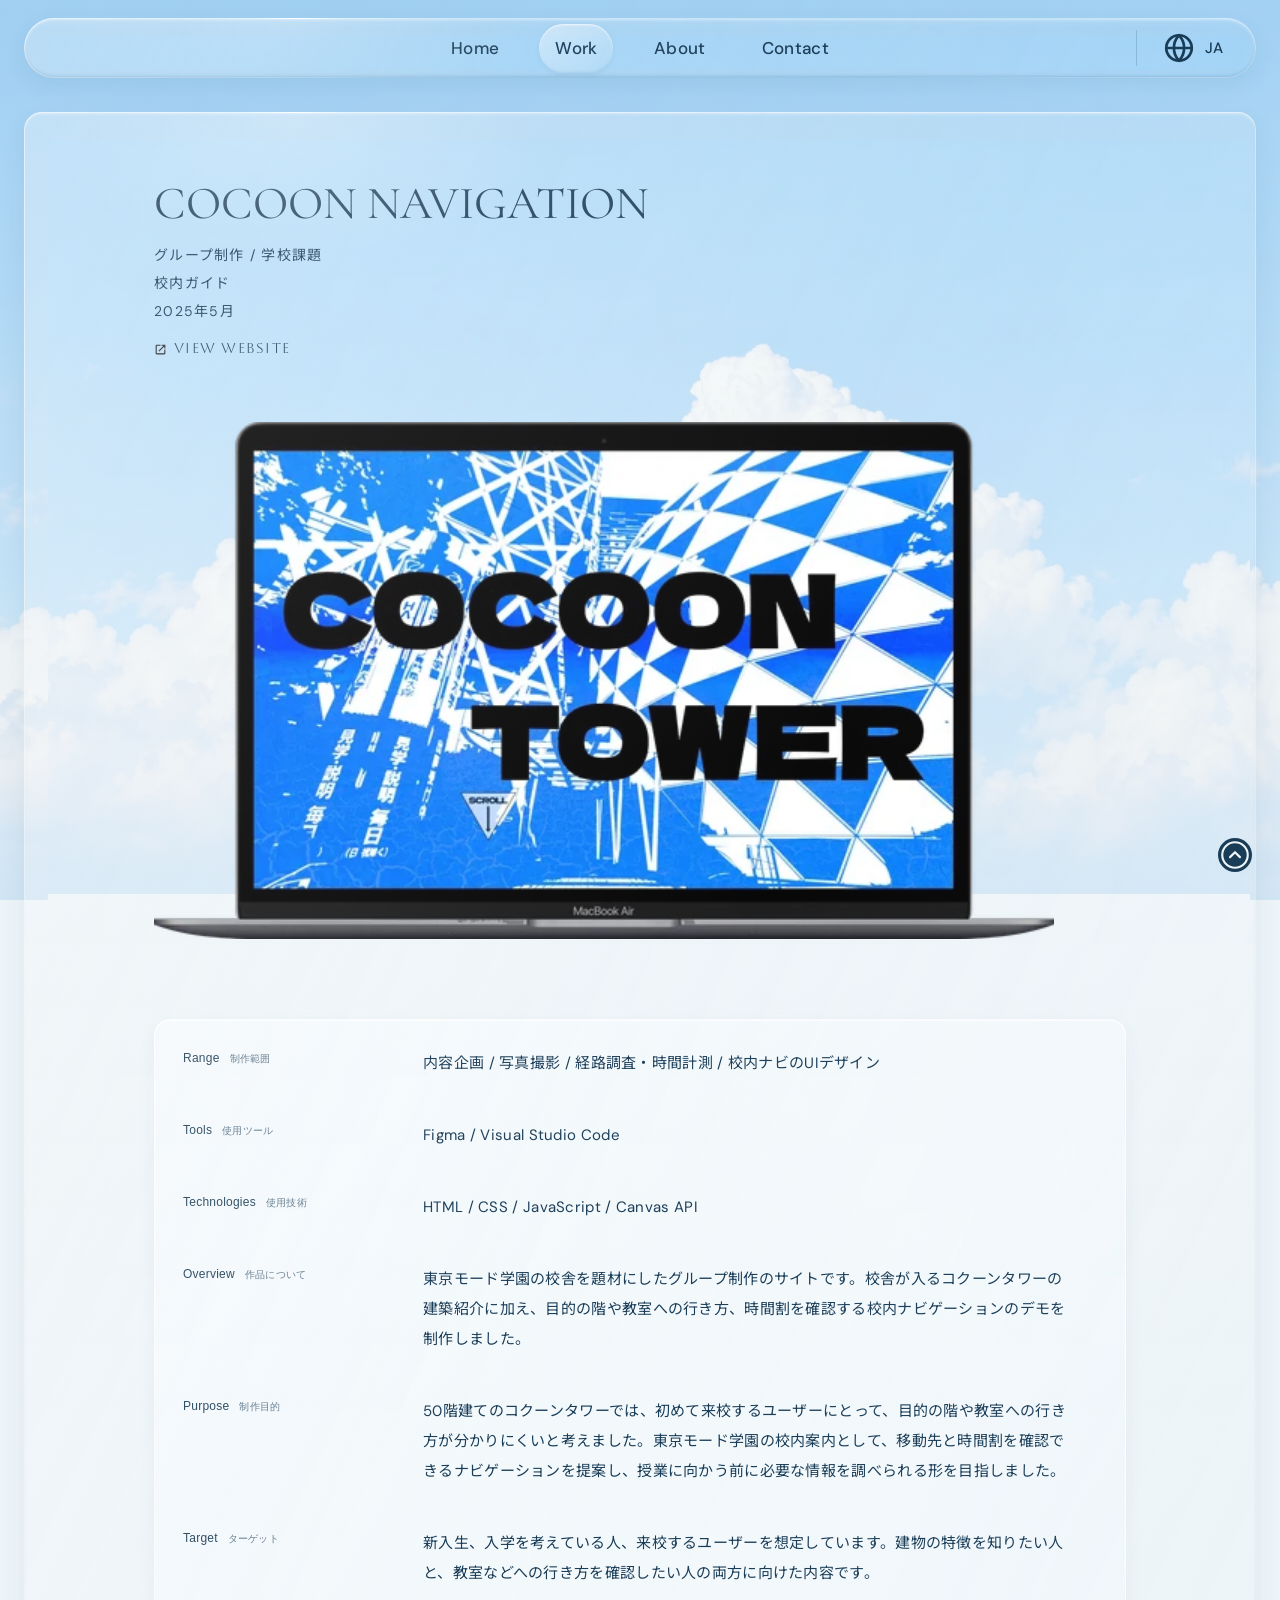
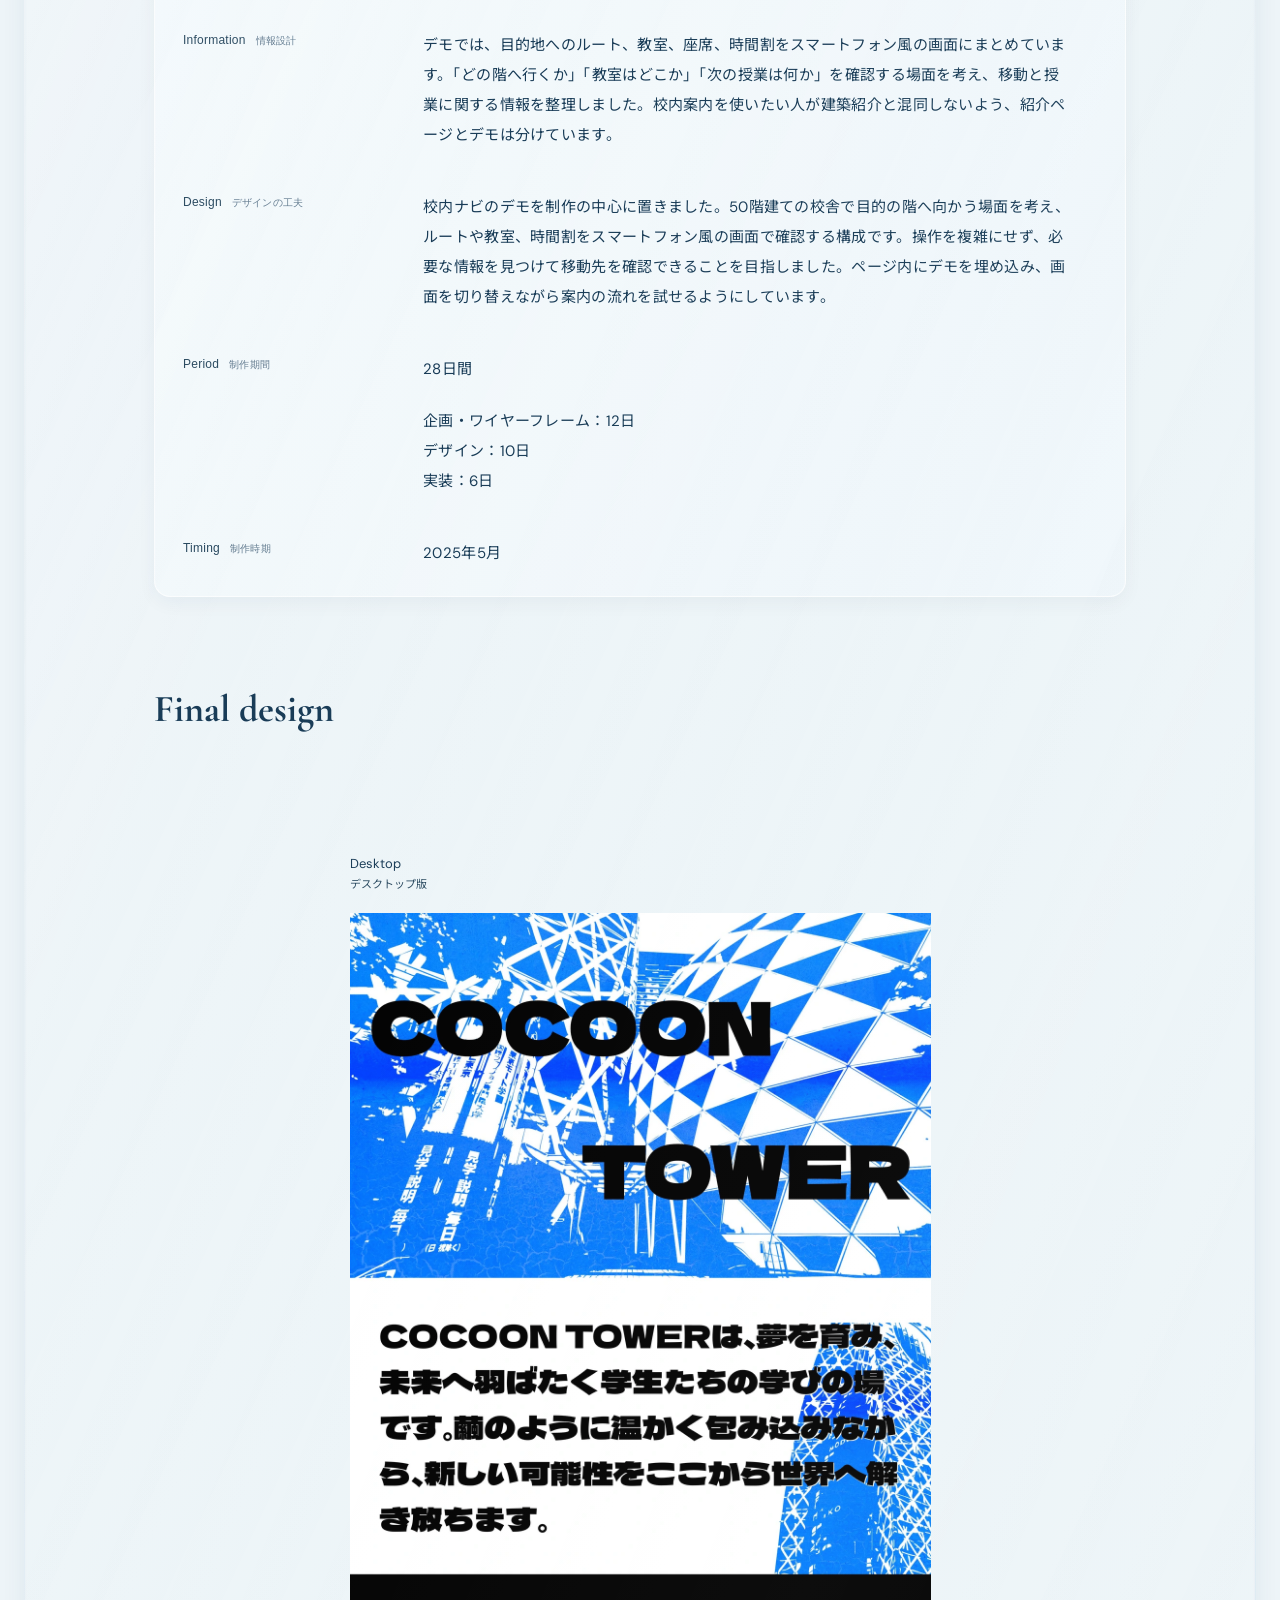
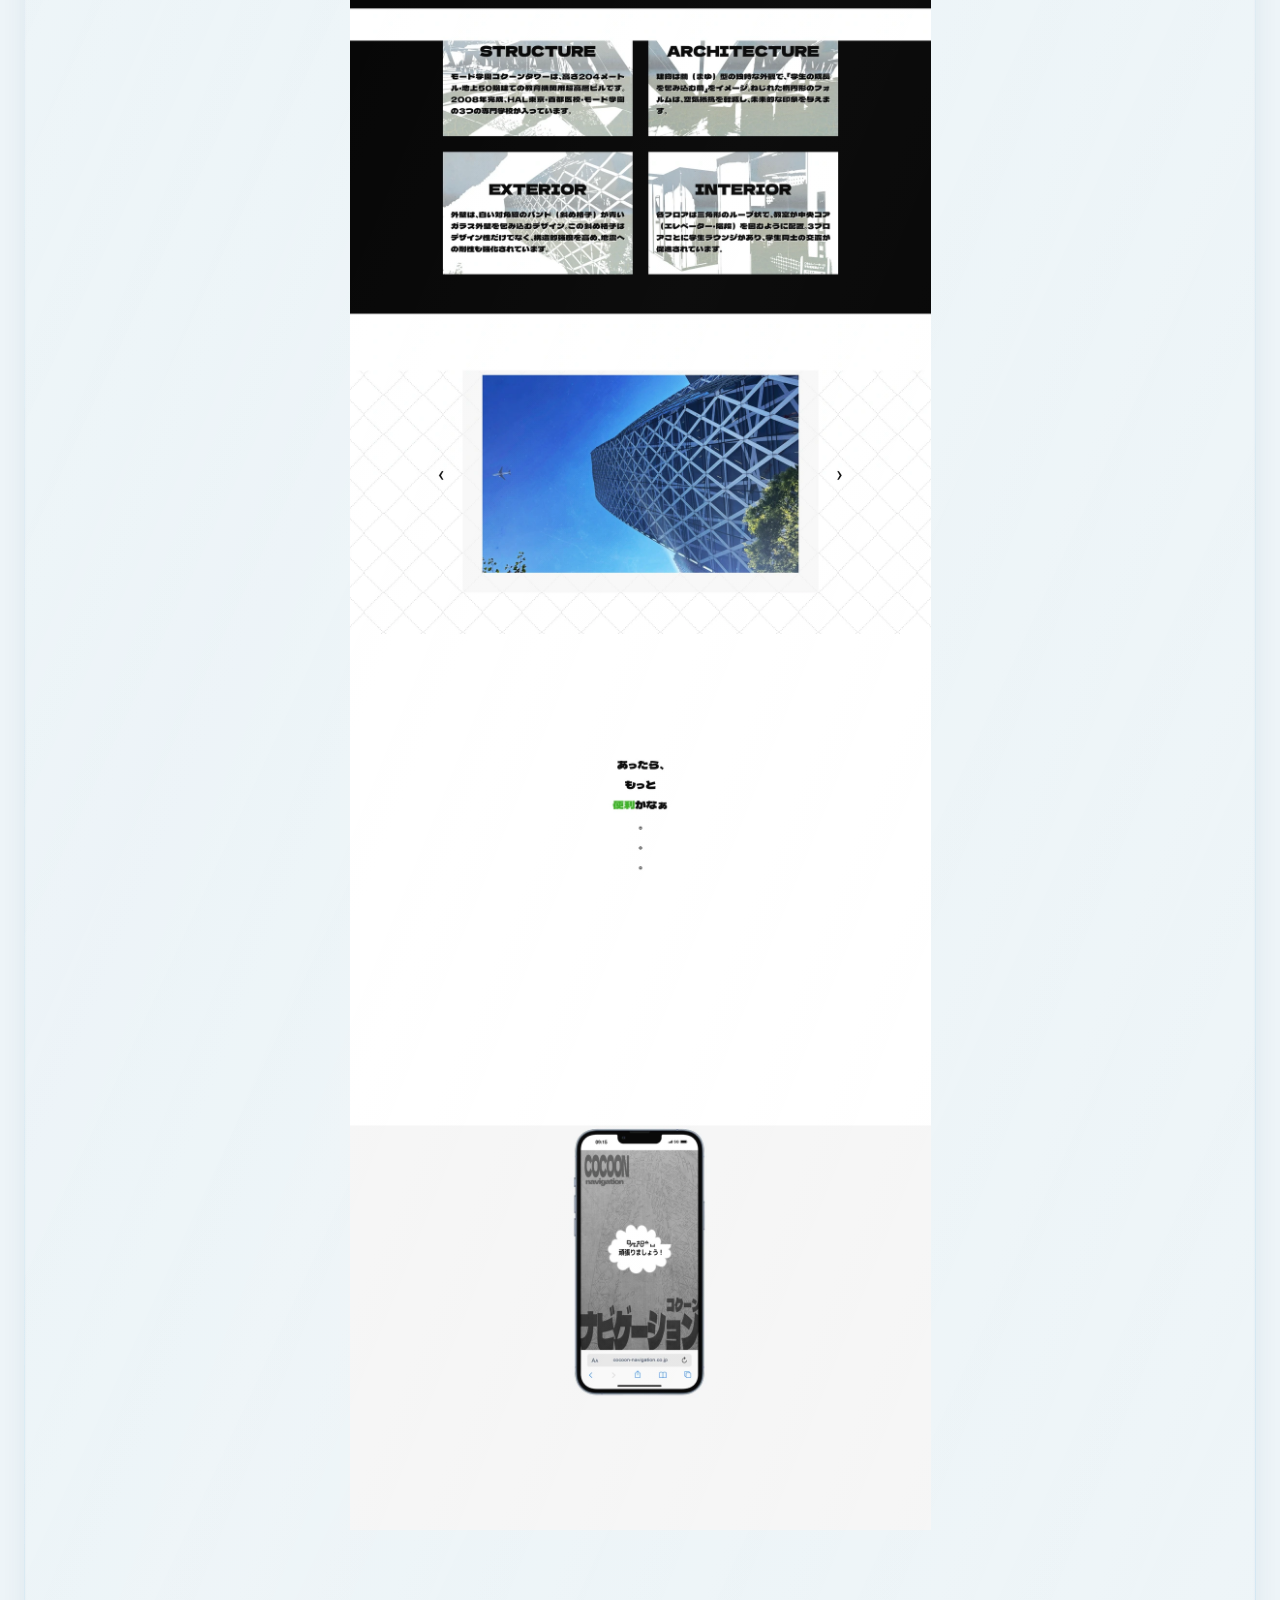
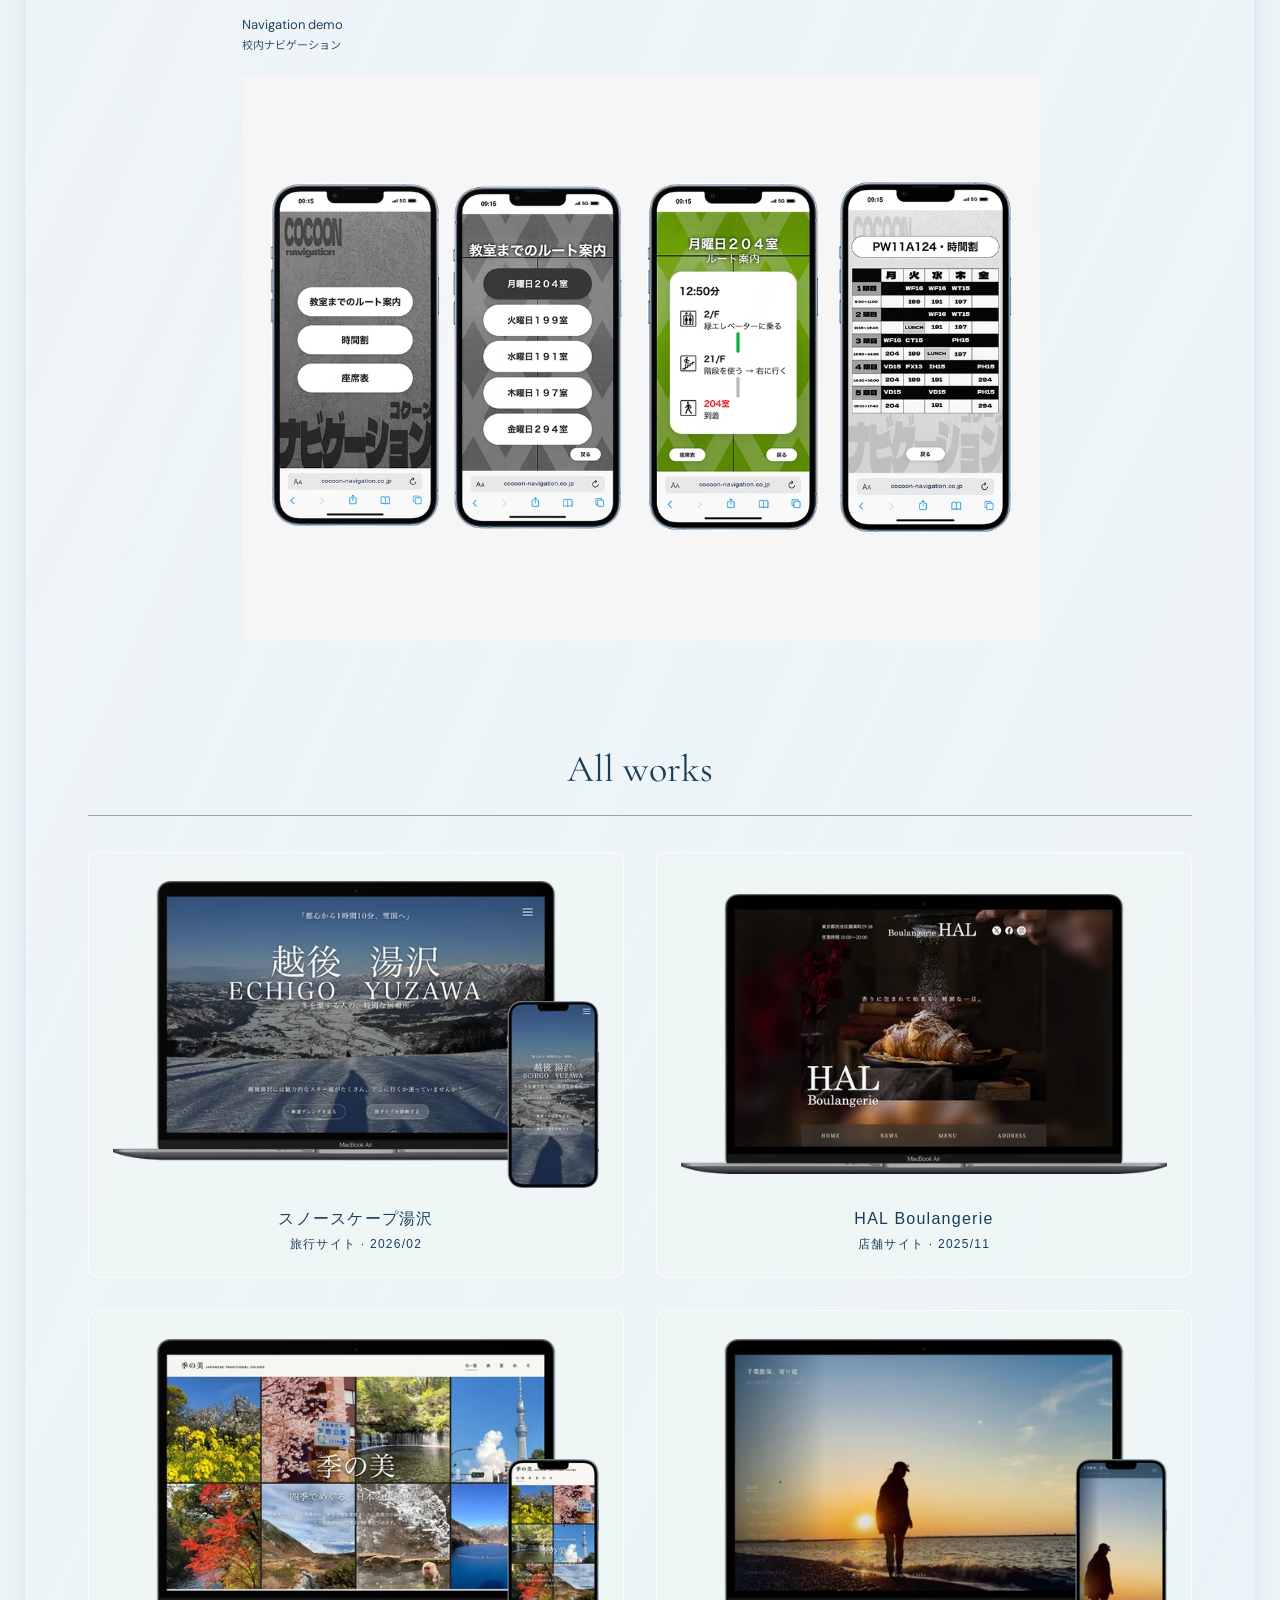
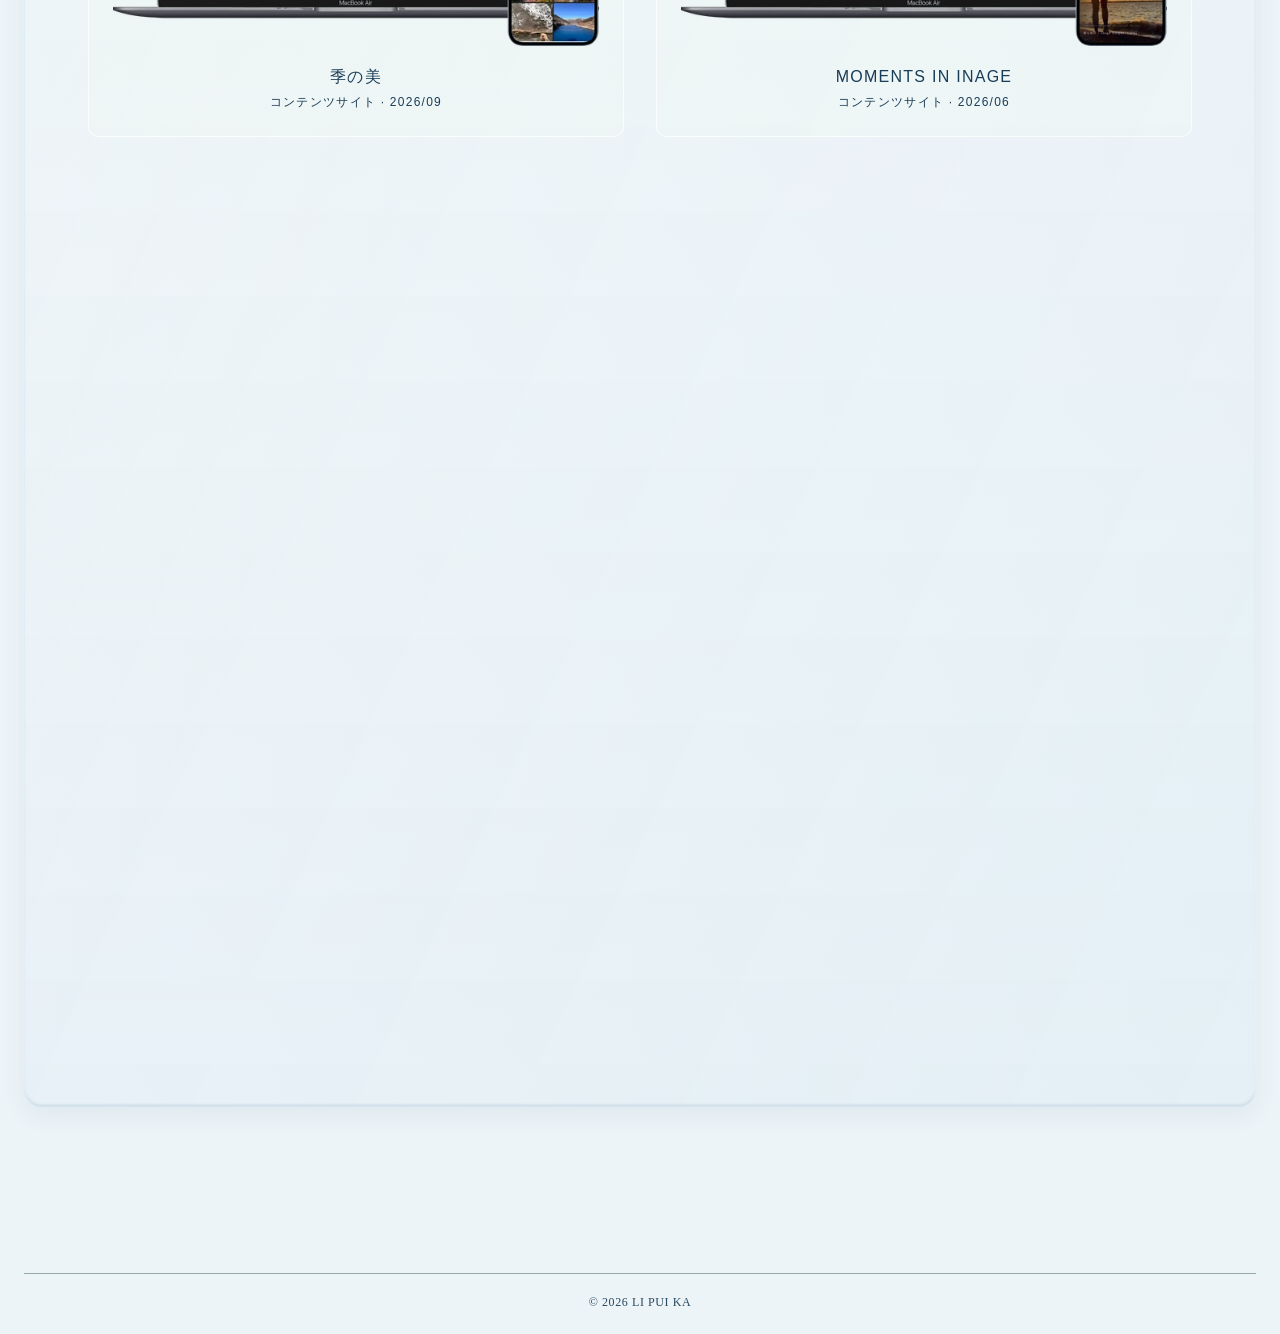
==== commit 64bddd79: "fix: improve mobile navigation and portfolio readability" ====
--- a/work01.html
+++ b/work01.html
@@ -8,14 +8,14 @@
     <link rel="icon" href="data:image/svg+xml,%3Csvg xmlns='http://www.w3.org/2000/svg' viewBox='0 0 64 64'%3E%3Crect width='64' height='64' rx='8' fill='%231d1d1d'/%3E%3Ctext x='32' y='40' text-anchor='middle' font-family='serif' font-size='25' fill='white'%3EKA%3C/text%3E%3C/svg%3E">
     <link rel="preconnect" href="https://fonts.googleapis.com">
     <link rel="preconnect" href="https://fonts.gstatic.com" crossorigin>
-    <link href="https://fonts.googleapis.com/css2?family=Aboreto&amp;family=DM+Sans:wght@400..500&amp;family=Cormorant+Garamond:wght@400;500;600&amp;display=swap" rel="stylesheet">
+    <link href="https://fonts.googleapis.com/css2?family=Aboreto&amp;family=DM+Sans:wght@400..500&amp;family=Noto+Sans+JP:wght@400;500;600&amp;family=Cormorant+Garamond:wght@400;500;600&amp;display=swap" rel="stylesheet">
     <link rel="stylesheet" href="css/style.css?v=20261015-audit-fixes">
     <link rel="stylesheet" href="css/responsive.css?v=20261015-audit-fixes">
     <link rel="stylesheet" href="css/work.css?v=20261015-audit-fixes">
 
             <script src="js/translations.js?v=20261015-audit-fixes" defer></script><script src="js/language.js?v=20261015-backtop" defer></script><script src="js/main.js?v=20261015-backtop" defer></script>
     <script src="js/work-detail.js?v=20261015-backtop" defer></script>
-  <script src="js/design-zoom.js?v=20261015-backtop" defer></script><link rel="stylesheet" href="css/review.css?v=20261015-backtop"><link rel="stylesheet" href="css/dreamcore.css?v=20261015-audit-fixes"></head>
+  <script src="js/design-zoom.js?v=20261015-backtop" defer></script><link rel="stylesheet" href="css/review.css?v=20261015-backtop"><link rel="stylesheet" href="css/dreamcore.css?v=20261016-single-fade"></head>
   <body class="work-detail-page" data-project-id="01">
     <a class="skip-link" href="#main" data-i18n="ui.skip" data-i18n-lang="en" lang="en">Skip to main content</a>
     <header class="site-header" data-header>
@@ -112,7 +112,7 @@
       <a class="back-to-top" href="#main" aria-label="ページの先頭へ戻る" data-i18n-aria-label="ui.backTop"><svg viewBox="0 0 24 24" aria-hidden="true"><circle cx="12" cy="12" r="9"/><path d="m8.5 13.5 3.5-3.5 3.5 3.5"/></svg></a>
     </main>
     <footer class="site-footer"><p>© 2026 LI PUI KA</p></footer>
-    <script src="js/glass-highlight.js?v=20261015-backtop" defer></script>
-  <script src="js/work-reveal.js?v=20261015-backtop" defer></script>
+    <script src="js/glass-highlight.js?v=20261016-fuller-nav-pill" defer></script>
+  <script src="js/work-reveal.js?v=20261016-single-fade" defer></script>
 </body>
 </html>
--- a/css/dreamcore.css
+++ b/css/dreamcore.css
@@ -254,8 +254,8 @@
 .works-overview-card img, .works-overview-card:hover img, .works-overview-card:focus-visible img { background: transparent; box-shadow: none; border-radius: 0; transition: transform 280ms cubic-bezier(.2,.65,.25,1); }
 .works-overview-card:hover img, .works-overview-card:focus-visible img { transform: scale(1.06); }
 .project-card--main:hover img, .project-card--main:focus-visible img { transform: scale(1.045); }
-.has-work-reveal { opacity: .12; }
-.has-work-reveal.is-work-visible { opacity: 1; animation: var(--work-flicker, work-lamp-a) var(--work-duration, 1700ms) linear var(--work-delay, 0ms) both; }
+.has-work-reveal { opacity: 0; transition: opacity 650ms ease-out; }
+.has-work-reveal.is-work-visible { opacity: 1; }
 @media(prefers-reduced-motion:reduce) {
   .has-work-reveal { opacity: 1; transition: none; }
   .works-overview-card img { transition: none; }
@@ -304,15 +304,7 @@
   .header-tools { padding-left: 12px; }
 }
 
-/* Each lamp settles once; only the image receives the mirror sweep. */
-@keyframes work-lamp-a {
-  0% { opacity: .12; } 10% { opacity: .68; } 19% { opacity: .26; }
-  43% { opacity: .82; } 56% { opacity: .52; } 100% { opacity: 1; }
-}
-@keyframes work-lamp-b {
-  0% { opacity: .12; } 18% { opacity: .32; } 36% { opacity: .86; }
-  49% { opacity: .4; } 70% { opacity: .75; } 100% { opacity: 1; }
-}
+/* Only the mockup image receives the hover reflection. */
 .work-mockup { position: relative; display: block; width: 100%; flex-shrink: 0; transition: transform 280ms cubic-bezier(.2,.65,.25,1); }
 .work-mockup img { display: block; width: 100%; height: auto; }
 .work-mockup::after {
@@ -430,3 +422,63 @@
   .site-header { padding-block: 6px; }
   .site-nav a { display: flex; align-items: center; justify-content: center; min-width: 44px; height: 44px; padding: 0 6px; font-size: 12px; }
 }
+
+/* Mobile: a compact oval navigation bar with a raised blue-grey selection. */
+.back-top-label-mobile { display: none; }
+@media (max-width: 620px) and (prefers-reduced-motion: no-preference) {
+  .dream-hero { height: 150svh; }
+}
+@media (max-width: 620px) {
+  .site-header { display: flex; justify-content: center; width: min(350px, calc(100% - 12px)); height: 58px; padding: 3px 4px; gap: 4px; border: 1px solid rgb(255 255 255 / 80%); border-radius: 999px; background: linear-gradient(135deg, rgb(248 253 253 / 92%), rgb(228 240 240 / 82%)); box-shadow: inset 0 1px 2px rgb(255 255 255 / 95%), inset 0 -1px 2px rgb(33 83 121 / 16%), 0 4px 16px rgb(25 60 87 / 12%); backdrop-filter: blur(6px) saturate(.85); -webkit-backdrop-filter: blur(6px) saturate(.85); }
+  .site-nav { --nav-slider-inset: 0px; flex: 1 1 auto; width: auto; justify-content: center; gap: 1px; }
+  .site-nav a { flex: 1 1 0; min-width: 0; height: 50px; padding-inline: 6px; border: 0; border-radius: 999px; background: transparent; box-shadow: none; letter-spacing: 0; }
+  .site-nav a.is-active, .site-nav a:hover, .site-nav a:focus-visible { background: transparent; box-shadow: none; }
+  .nav-slider { border: 1px solid rgb(255 255 255 / 88%); border-radius: 999px; background: linear-gradient(155deg, #eef5fa 0%, #cbdce9 48%, #adc5d8 100%); box-shadow: inset 0 2px 3px rgb(255 255 255 / 90%), inset 0 -2px 4px rgb(62 91 118 / 24%), 0 3px 8px rgb(65 94 120 / 20%); }
+  .header-tools { flex: 0 0 auto; border-left: 1px solid rgb(25 60 87 / 14%); padding-left: 4px; }
+  .language-picker [data-language-toggle] { width: 44px; height: 44px; padding: 3px; border: 0; border-radius: 999px; background: transparent; box-shadow: none; }
+  .language-picker [data-language-toggle]:hover, .language-picker [data-language-toggle][aria-expanded='true'] { background: rgb(255 255 255 / 35%); }
+  .home-back-top { min-height: 44px; gap: 5px; padding: 8px 10px; }
+  .home-back-top .back-top-label-desktop { display: none; }
+  .home-back-top .back-top-label-mobile { display: inline; }
+}
+
+/* Local reading surfaces keep the sky visible without competing with long copy. */
+.about-content, .project-information {
+  min-width: 0;
+  padding: 28px;
+  border: 1px solid rgb(255 255 255 / 65%);
+  border-radius: 16px;
+  color: var(--text);
+  background: linear-gradient(135deg, rgb(249 253 255 / 50%), rgb(241 248 252 / 50%));
+  backdrop-filter: saturate(.65);
+  -webkit-backdrop-filter: saturate(.65);
+  box-shadow: inset 0 1px 1px rgb(255 255 255 / 75%), 0 6px 18px rgb(25 60 87 / 5%);
+}
+.about-content .profile-name { margin-top: 0; }
+.project-information .project-fact:last-child { margin-bottom: 0; }
+@media (max-width: 620px) {
+  .about-content, .project-information { padding: 18px 16px; border-radius: 14px; }
+}
+
+/* Japanese reading typography, following the reference site's regular weight and spacing. */
+html[lang="ja"] body {
+  font-family: "DM Sans", "Noto Sans JP", "Hiragino Kaku Gothic ProN", "Yu Gothic", sans-serif;
+}
+html[lang="ja"] .bio,
+html[lang="ja"] .profile-details p,
+html[lang="ja"] .project-fact dd,
+html[lang="ja"] .decision-note {
+  font-size: 15px;
+  font-weight: 400;
+  line-height: 2;
+  letter-spacing: .02em;
+}
+html[lang="ja"] .profile-details h3,
+html[lang="ja"] .project-fact dt {
+  font-weight: 500;
+  letter-spacing: .02em;
+}
+html[lang="ja"] .profile-name span[lang="ja"] {
+  font-family: "Noto Sans JP", "Hiragino Kaku Gothic ProN", sans-serif;
+  font-weight: 400;
+}
